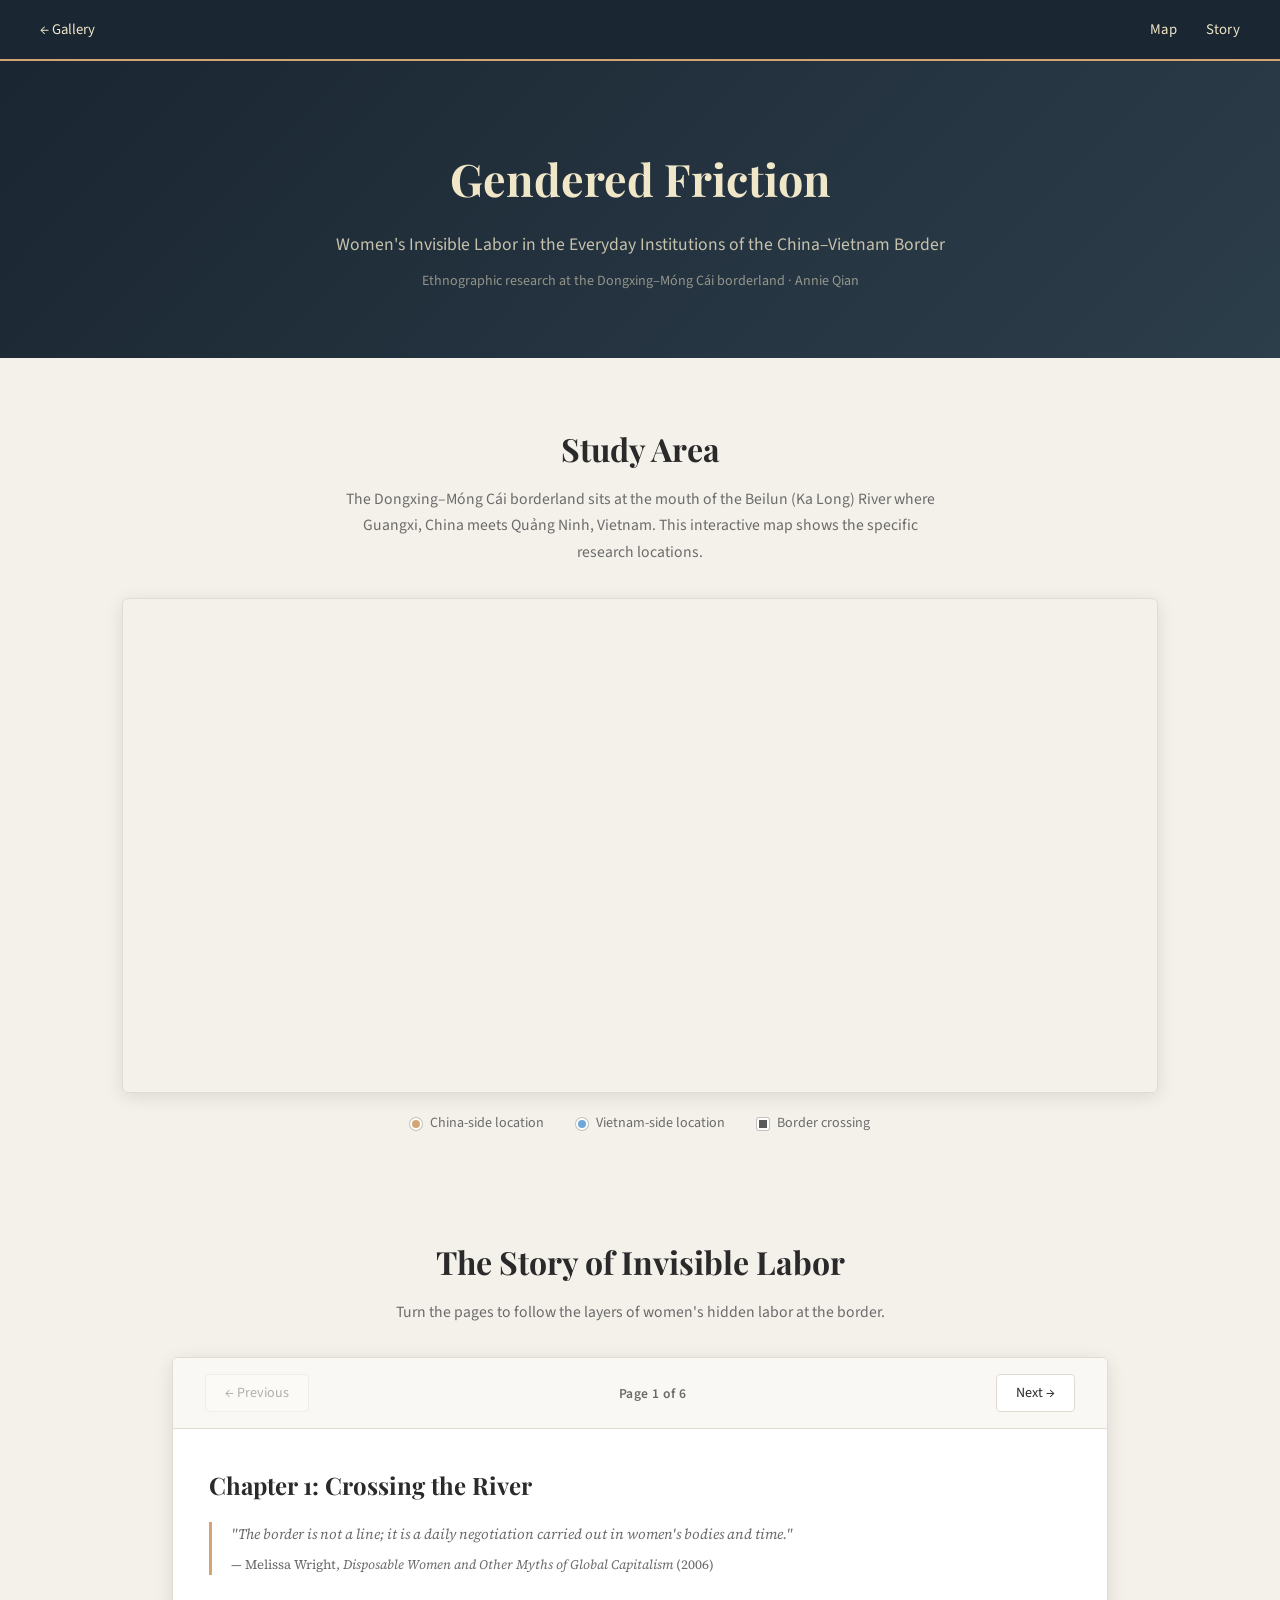
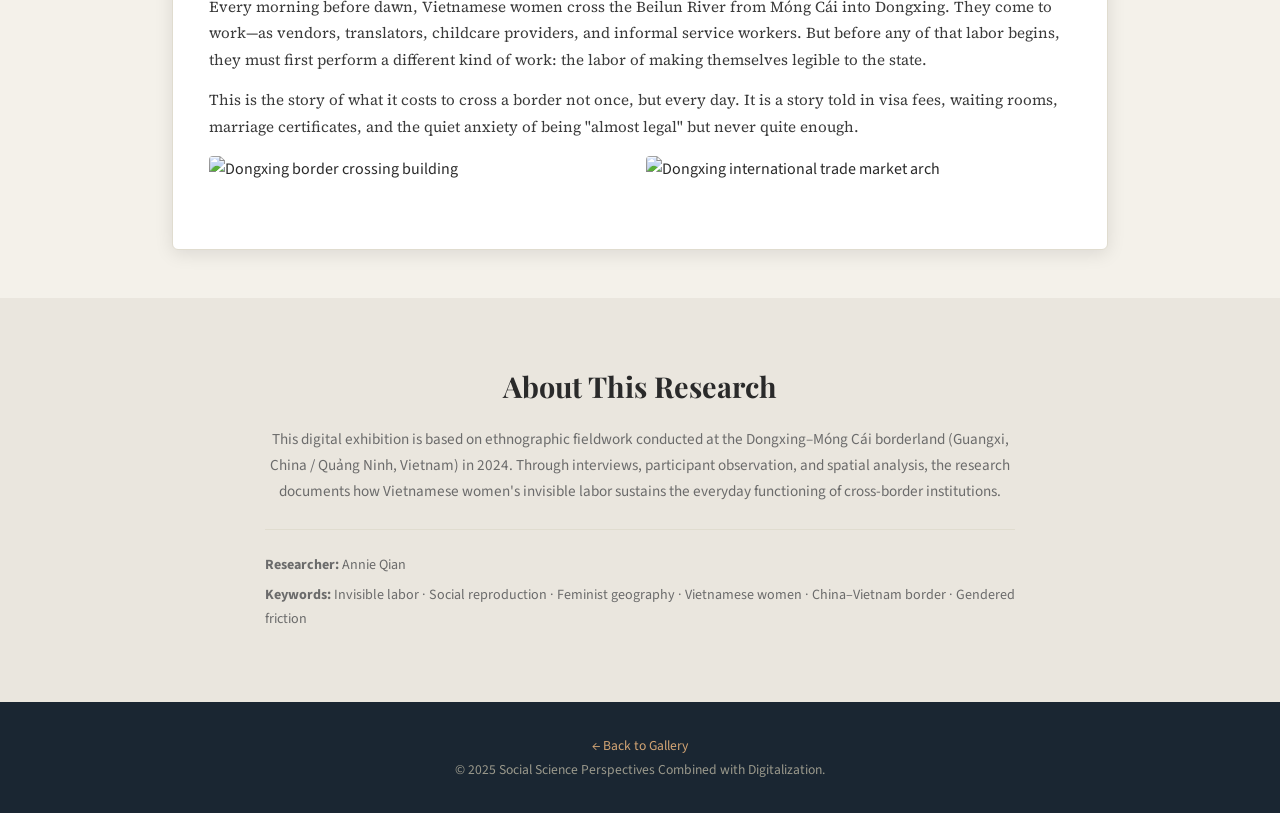
==== border-women.html @ a6c9d5c2 "Remove labeled composite, delete researcher photo, clean thesis images. - Delete fieldwork-researche" ====
<!DOCTYPE html>
<html lang="en">
<head>
    <meta charset="UTF-8">
    <meta name="viewport" content="width=device-width, initial-scale=1.0">
    <title>Gendered Friction — Women's Invisible Labor Along the China–Vietnam Border</title>
    <link rel="stylesheet" href="css/style.css">
    <link href="https://fonts.googleapis.com/css2?family=Playfair+Display:wght@400;600;700&family=Source+Sans+Pro:wght@300;400;600&family=Source+Serif+Pro:wght@400;600&display=swap" rel="stylesheet">
    <link href="https://unpkg.com/maplibre-gl@4.7.1/dist/maplibre-gl.css" rel="stylesheet" />
    <script src="https://unpkg.com/maplibre-gl@4.7.1/dist/maplibre-gl.js"></script>
</head>
<body class="project-page">
    <!-- Navigation -->
    <nav class="main-nav">
        <div class="nav-brand">
            <a href="index.html" class="back-link">&larr; Gallery</a>
        </div>
        <div class="nav-links">
            <a href="#map-section">Map</a>
            <a href="#story-section">Story</a>
        </div>
    </nav>

    <!-- Project Header -->
    <header class="project-hero">
        <div class="project-hero-content">
            <h1>Gendered Friction</h1>
            <p class="project-hero-sub">Women's Invisible Labor in the Everyday Institutions of the China–Vietnam Border</p>
            <p class="project-hero-meta">Ethnographic research at the Dongxing–Móng Cái borderland &middot; Annie Qian</p>
        </div>
    </header>

    <!-- Map Section -->
    <section id="map-section" class="map-section">
        <div class="section-header">
            <h2>Study Area</h2>
            <p>The Dongxing–Móng Cái borderland sits at the mouth of the Beilun (Ka Long) River where Guangxi, China meets Quảng Ninh, Vietnam. This interactive map shows the specific research locations.</p>
        </div>
        <div id="map" class="map-container"></div>
        <div class="map-legend">
            <div class="legend-item"><span class="legend-dot cn"></span> China-side location</div>
            <div class="legend-item"><span class="legend-dot vn"></span> Vietnam-side location</div>
            <div class="legend-item"><span class="legend-dot bridge"></span> Border crossing</div>
        </div>
    </section>

    <!-- Storytelling Section -->
    <section id="story-section" class="story-section">
        <div class="section-header">
            <h2>The Story of Invisible Labor</h2>
            <p>Turn the pages to follow the layers of women's hidden labor at the border.</p>
        </div>

        <div class="book-container">
            <div class="book-controls">
                <button class="book-btn book-prev" id="prevPage" disabled>&larr; Previous</button>
                <span class="book-progress" id="pageIndicator">Page 1 of 6</span>
                <button class="book-btn book-next" id="nextPage">Next &rarr;</button>
            </div>

            <div class="book-pages" id="bookPages">
                <!-- Page 1: Setting the Scene -->
                <div class="book-page active" data-page="1">
                    <div class="page-content">
                        <div class="page-text">
                            <h3>Chapter 1: Crossing the River</h3>
                            <p class="page-epigraph">"The border is not a line; it is a daily negotiation carried out in women's bodies and time."<br><span class="epigraph-attr">— Melissa Wright, <em>Disposable Women and Other Myths of Global Capitalism</em> (2006)</span></p>
                            <p>Every morning before dawn, Vietnamese women cross the Beilun River from Móng Cái into Dongxing. They come to work—as vendors, translators, childcare providers, and informal service workers. But before any of that labor begins, they must first perform a different kind of work: the labor of making themselves legible to the state.</p>
                            <p>This is the story of what it costs to cross a border not once, but every day. It is a story told in visa fees, waiting rooms, marriage certificates, and the quiet anxiety of being "almost legal" but never quite enough.</p>
                            <div class="page-photo-grid">
                                <img src="images/fieldwork-border-building.jpg" alt="Dongxing border crossing building">
                                <img src="images/fieldwork-market-arch.jpg" alt="Dongxing international trade market arch">
                            </div>
                        </div>
                    </div>
                </div>

                <!-- Page 2: Administrative Labor -->
                <div class="book-page" data-page="2">
                    <div class="page-content">
                        <div class="page-text">
                            <h3>Chapter 2: The Weight of Papers</h3>
                            <p class="page-epigraph">"Bureaucratic encounters are never neutral; they are sites where gender, race, and citizenship intersect to produce differential vulnerabilities."<br><span class="epigraph-attr">— Aihwa Ong, <em>Flexible Citizenship</em> (1999)</span></p>
                            <p>Administrative labor [行政劳动] is the first and most persistent form of invisible work. Vietnamese women must continuously renew visas, register temporary residence, obtain marriage certificates if married to Chinese men, and translate documents between languages. Each task requires its own queue, its own fee, its own set of intermediaries.</p>
                            <p>One interviewee, a woman who had lived in Dongxing for eight years, described spending three full days each quarter navigating the visa renewal process—days she could not work, could not earn, could not care for her children.</p>
                            <p class="page-quote">"Every three months, I lose three days. That's twelve days a year just to prove I'm allowed to be here. My husband doesn't understand why I'm always anxious when the date approaches."<br><span class="quote-attr">— Interviewee, Vietnamese woman married to Chinese man, Dongxing, 2024</span></p>
                            <p>Language brokering adds another dimension: women serve as unpaid translators for family members, fellow migrants, and even local businesses. This linguistic labor is never counted as "work," yet without it, cross-border commerce would grind to a halt.</p>
                        </div>
                        <div class="page-image">
                            <div class="page-photo-grid">
                                <img src="images/fieldwork-vendor-by-wall.jpg" alt="Vietnamese vendor sitting by the border wall">
                                <img src="images/fieldwork-women-buying.jpg" alt="Women buying goods from a street vendor">
                            </div>
                        </div>
                    </div>
                </div>

                <!-- Page 3: Reproductive & Care Labor -->
                <div class="book-page" data-page="3">
                    <div class="page-content">
                        <div class="page-text">
                            <h3>Chapter 3: Caring Across Borders</h3>
                            <p class="page-epigraph">"The work of social reproduction—of maintaining life itself—has always been feminized, devalued, and rendered invisible within capitalist economies."<br><span class="epigraph-attr">— Silvia Federici, <em>Revolution at Point Zero</em> (2012)</span></p>
                            <p>Reproductive labor [再生产劳动] encompasses the daily tasks of maintaining households, raising children, caring for the elderly, and building community networks that span the border. Vietnamese women married to Chinese men bear a double burden: they must meet the expectations of Chinese familial norms while maintaining transnational ties with their Vietnamese families.</p>
                            <p>Childcare arrangements are particularly complex. Women must navigate two educational systems, two languages, and two sets of cultural expectations. Those with children enrolled in Chinese schools must attend parent meetings, communicate with teachers in Mandarin, and help with homework in a language that may not be their strongest.</p>
                            <p class="page-quote">"I wake at 5 AM to prepare food for my mother-in-law, then take the children to school, then cross the bridge to check on my own mother in Móng Cái. By noon I haven't started my own work yet."<br><span class="quote-attr">— Interviewee, Vietnamese woman, Dongxing market vendor, 2024</span></p>
                        </div>
                    </div>
                </div>

                <!-- Page 4: Risk & Emotional Labor -->
                <div class="book-page" data-page="4">
                    <div class="page-content">
                        <div class="page-text">
                            <h3>Chapter 4: Living with Uncertainty</h3>
                            <p class="page-epigraph">"To be undocumented is to live in a state of permanent temporariness, where the future is always conditional and the present always precarious."<br><span class="epigraph-attr">— Nicholas De Genova, <em>Working the Boundaries</em> (2005)</span></p>
                            <p>Risk management labor [风险管理劳动] and emotional labor [情感劳动] form the hidden substrate of border life. Vietnamese women must constantly calculate: Which route is safest today? Will there be a crackdown? Can I afford the fine if caught working without the right permit? Should I invest in a more expensive but "safer" visa arrangement?</p>
                            <p>The emotional toll is immense. Women describe chronic anxiety about their legal status, fear of random enforcement, and the psychic weight of social stigma. In Dongxing, Vietnamese women—regardless of their actual activities—are frequently stereotyped and subjected to moral judgment by local Chinese residents.</p>
                            <p class="page-quote">"When the police car passes, my heart stops even though my papers are in order. You never know if 'in order' will be enough today."<br><span class="quote-attr">— Interviewee, Vietnamese cross-border trader, 2024</span></p>
                            <p>This constant vigilance—the need to be alert, composed, and strategically docile in the face of authority—is itself a form of labor. It drains energy, forecloses spontaneity, and shapes every decision from where to live to whom to trust.</p>
                            <div class="page-photo-grid single">
                                <img src="images/fieldwork-researcher-interviewing-vendor.jpg" alt="Researcher interviewing a Vietnamese vendor near the border">
                            </div>
                        </div>
                    </div>
                </div>

                <!-- Page 5: Voices from Huaxi Community -->
                <div class="book-page" data-page="5">
                    <div class="page-content">
                        <div class="page-text">
                            <h3>Chapter 5: Voices from Huaxi Community</h3>
                            <p class="page-epigraph">"The community center is where stories become strategies, where individual troubles are woven into collective knowledge."<br><span class="epigraph-attr">— Field notes, Huaxi Community, Dongxing, 2024</span></p>
                            <p>Huaxi Community [花溪社区] sits at the heart of Dongxing's everyday cross-border life. It is here that many Vietnamese women gather—not as traders at the port, but as neighbors, mothers, and wives trying to build a life on the Chinese side of the river. The community room, marked by its wall of photographs under the title "Harmonious Home" [和谐之家 / Nhà Hài Hoà], records years of women's activities: holiday celebrations, parenting workshops, language classes, and legal information sessions.</p>
                            <p>During fieldwork, interviews conducted in this space revealed how community networks function as an informal infrastructure of care. Women share practical knowledge about visa renewals, school enrollment, medical clinics, and trustworthy intermediaries. These conversations are themselves a form of labor: listening, translating experience, reassuring newcomers, and negotiating differences between Vietnamese and Chinese family expectations.</p>
                            <p class="page-quote">"When I first came here, I didn't know anything. The sisters in the community told me which office to go to, what papers to prepare, even how to talk to the staff. Without them, I would have been lost."<br><span class="quote-attr">— Interviewee, Vietnamese woman, Huaxi Community, Dongxing, 2024</span></p>
                            <div class="page-photo-grid single">
                                <img src="images/fieldwork-huaxi-wall.jpg" alt="Huaxi Community 'Harmonious Home' photo wall">
                            </div>
                        </div>
                        <div class="page-image">
                            <img src="images/fieldwork-huaxi-interview.jpg" alt="Group interview with Vietnamese women at Huaxi Community center">
                            <span class="img-caption">Group interview at the Huaxi Community center, where Vietnamese women share experiences of cross-border life under the "Harmonious Home" wall.</span>
                            <img src="images/fieldwork-dongxing-innovation-center.jpg" alt="Researchers at the China-Vietnam Dongxing innovation center" style="margin-top: 1.5rem;">
                            <span class="img-caption">At the China-Vietnam (Dongxing) Offshore Talent Innovation and Entrepreneurship Base, where cross-border professional opportunities are reshaping women's economic roles.</span>
                        </div>
                    </div>
                </div>

                <!-- Page 6: Agency & Differentiation -->
                <div class="book-page" data-page="6">
                    <div class="page-content">
                        <div class="page-text">
                            <h3>Chapter 6: Not One Story, But Many</h3>
                            <p class="page-epigraph">"We must resist the tendency to treat 'Third World women' as a homogeneous category defined solely by their oppression."<br><span class="epigraph-attr">— Chandra Mohanty, <em>Under Western Eyes</em> (1988)</span></p>
                            <p>Not all Vietnamese women at the border share the same experience. Their positions are differentiated by class, education, marital status, length of residence, and the specific nature of their cross-border activities. A woman married to a Chinese businessman navigates different institutions—and possesses different resources—than a daily vendor who returns to Móng Cái each evening.</p>
                            <p>Some women have leveraged their bilingual abilities into professional careers as interpreters or trade consultants. Others remain trapped in cycles of informal labor with no path to stability. The concept of "differentiated positions" [差异化位置] captures this spectrum without flattening it into a single narrative of victimhood.</p>
                            <p>Agency exists within constraint. Women develop sophisticated strategies: pooling information through WeChat groups, cultivating relationships with specific border officials, timing their crossings to avoid peak enforcement hours, and building reputations as reliable workers to secure repeat clients.</p>
                        </div>
                        <div class="page-image">
                            <div class="page-photo-grid">
                                <img src="images/fieldwork-vendor-goods-bags.jpg" alt="Vietnamese vendor goods displayed in bags">
                                <img src="images/fieldwork-vendor-goods-closeup.jpg" alt="Close-up of Vietnamese vendor goods">
                            </div>
                        </div>
                    </div>
                </div>

                <!-- Page 7: Gendered Friction -->
                <div class="book-page" data-page="7">
                    <div class="page-content">
                        <div class="page-photo-grid">
                            <img src="images/fieldwork-a-trade-space.png" alt="Border trade service space at Dongxing">
                            <img src="images/fieldwork-b-visa-ads.png" alt="Street vendors and cross-border services near the border gate">
                            <img src="images/fieldwork-c-vendors.png" alt="Vietnamese women vendors in Dongxing market">
                            <img src="images/fieldwork-d-streetscape.png" alt="Border stalls and passport service streetscape">
                        </div>
                        <div class="page-text">
                            <h3>Chapter 7: Gendered Friction</h3>
                            <p class="page-epigraph">"Friction reminds us that heterogeneous and unequal encounters can lead to new arrangements of culture and power."<br><span class="epigraph-attr">— Anna Tsing, <em>Friction: An Ethnography of Global Connection</em> (2005)</span></p>
                            <p>The concept of <strong>gendered friction</strong> [性别化摩擦] synthesizes the findings of this research. Drawing on Anna Tsing's notion of "friction" as the grip of worldly encounter, this study extends it to reveal how the resistances, delays, and costs of border-crossing are not distributed equally—they are absorbed disproportionately by women through their invisible labor.</p>
                            <p>Borders appear to function smoothly precisely because women's work—administrative, reproductive, emotional, risk-absorbing—oils the machinery of cross-border life. When a visa is renewed, a child is enrolled in school, a family is fed, a bribe is calculated, a smile is performed for an official—these are all acts of labor that make the border "work." Yet they remain systematically unrecognized by state accounting, economic statistics, and even the women's own families.</p>
                            <p>Gendered friction is not merely an academic concept. It is a call to make visible what has been rendered invisible—to count the uncounted costs of borders borne by women's bodies, time, and emotional reserves.</p>
                        </div>
                    </div>
                </div>
            </div>
        </div>
    </section>

    <!-- About Section -->
    <section class="about-section">
        <div class="about-content">
            <h2>About This Research</h2>
            <p>This digital exhibition is based on ethnographic fieldwork conducted at the Dongxing–Móng Cái borderland (Guangxi, China / Quảng Ninh, Vietnam) in 2024. Through interviews, participant observation, and spatial analysis, the research documents how Vietnamese women's invisible labor sustains the everyday functioning of cross-border institutions.</p>
            <div class="about-meta">
                <p><strong>Researcher:</strong> Annie Qian</p>
                <p><strong>Keywords:</strong> Invisible labor &middot; Social reproduction &middot; Feminist geography &middot; Vietnamese women &middot; China–Vietnam border &middot; Gendered friction</p>
            </div>
        </div>
    </section>

    <footer class="site-footer">
        <p><a href="index.html">&larr; Back to Gallery</a></p>
        <p>&copy; 2025 Social Science Perspectives Combined with Digitalization.</p>
    </footer>

    <script>
    // MapLibre Map
    const map = new maplibregl.Map({
        container: 'map',
        style: 'https://tiles.openfreemap.org/styles/positron',
        center: [107.972, 21.535],
        zoom: 12,
        maxZoom: 16,
        minZoom: 6,
        maxBounds: [[107.85, 21.42], [108.10, 21.65]],
        attributionControl: false
    });

    map.addControl(new maplibregl.NavigationControl({ visualizePitch: false }), 'top-right');
    map.addControl(new maplibregl.ScaleControl({ unit: 'metric' }), 'bottom-left');
    map.addControl(new maplibregl.AttributionControl({
        compact: true,
        customAttribution: '&copy; <a href="https://openfreemap.org/">OpenFreeMap</a> &middot; <a href="https://www.openstreetmap.org/copyright">OSM</a>'
    }), 'bottom-right');

    const landmarks = [
        { name: 'Dongxing', sub: '东兴市', lng: 107.9719, lat: 21.5547, side: 'cn' },
        { name: 'Móng Cái', sub: 'Quảng Ninh, Vietnam', lng: 107.9706, lat: 21.5267, side: 'vn' },
        { name: 'Beilun River Bridge', sub: '北仑河大桥 / Cầu Bắc Luân', lng: 107.9712, lat: 21.5318, side: 'bridge' },
        { name: 'Beilun Bridge II', sub: '北仑河二桥', lng: 108.0080, lat: 21.5125, side: 'bridge' },
        { name: 'Dongxing Port', sub: '东兴口岸', lng: 107.9718, lat: 21.5340, side: 'cn' },
        { name: 'Mong Cai Border Gate', sub: 'Cửa khẩu Móng Cái', lng: 107.9695, lat: 21.5290, side: 'vn' }
    ];

    map.on('load', () => {
        map.addSource('study-area', {
            type: 'geojson',
            data: { type: 'Feature', geometry: { type: 'Polygon', coordinates: [[[107.93,21.48],[108.05,21.48],[108.05,21.60],[107.93,21.60],[107.93,21.48]]] } }
        });
        map.addLayer({ id: 'study-fill', type: 'fill', source: 'study-area', paint: { 'fill-color': '#d4a574', 'fill-opacity': 0.1 } });
        map.addLayer({ id: 'study-outline', type: 'line', source: 'study-area', paint: { 'line-color': '#d4a574', 'line-width': 1.5, 'line-dasharray': [3,2] } });

        map.addSource('river', {
            type: 'geojson',
            data: { type: 'Feature', geometry: { type: 'LineString', coordinates: [[107.94,21.58],[107.955,21.555],[107.965,21.545],[107.970,21.535],[107.975,21.525],[107.99,21.515],[108.005,21.505],[108.020,21.498],[108.030,21.490]] } }
        });
        map.addLayer({ id: 'river-line', type: 'line', source: 'river', paint: { 'line-color': '#4a7a9a', 'line-width': 2, 'line-dasharray': [2,2] } });

        landmarks.forEach(p => {
            const el = document.createElement('div');
            el.className = 'map-marker ' + p.side;
            const popup = new maplibregl.Popup({ offset: 12, maxWidth: '240px' })
                .setHTML('<strong>' + p.name + '</strong><br><small>' + p.sub + '</small>');
            new maplibregl.Marker({ element: el }).setLngLat([p.lng, p.lat]).setPopup(popup).addTo(map);
        });
    });

    // Book page turning
    const pages = document.querySelectorAll('.book-page');
    const prevBtn = document.getElementById('prevPage');
    const nextBtn = document.getElementById('nextPage');
    const indicator = document.getElementById('pageIndicator');
    let currentPage = 1;
    const totalPages = pages.length;

    function showPage(n) {
        pages.forEach(p => p.classList.remove('active', 'exit-left', 'exit-right'));
        const target = document.querySelector('[data-page="' + n + '"]');
        if (target) {
            target.classList.add('active');
        }
        currentPage = n;
        prevBtn.disabled = (n === 1);
        nextBtn.disabled = (n === totalPages);
        indicator.textContent = 'Page ' + n + ' of ' + totalPages;
    }

    prevBtn.addEventListener('click', () => { if (currentPage > 1) showPage(currentPage - 1); });
    nextBtn.addEventListener('click', () => { if (currentPage < totalPages) showPage(currentPage + 1); });

    // Keyboard navigation
    document.addEventListener('keydown', (e) => {
        if (e.key === 'ArrowLeft' && currentPage > 1) showPage(currentPage - 1);
        if (e.key === 'ArrowRight' && currentPage < totalPages) showPage(currentPage + 1);
    });
    </script>
</body>
</html>
---- css/style.css ----
/* ==========================================================================
   Social Science Perspectives Combined with Digitalization
   Global Stylesheet
   ========================================================================== */

:root {
    --bg: #f4f1ea;
    --bg-dark: #1a2632;
    --ink: #2a2a2a;
    --muted: #6b6b6b;
    --accent: #d4a574;
    --accent-light: rgba(212, 165, 116, 0.15);
    --blue: #6fa8d8;
    --blue-light: rgba(111, 168, 216, 0.15);
    --neutral: #5a5a5a;
    --card-bg: #ffffff;
    --card-border: #e0dccf;
    --serif: 'Playfair Display', Georgia, serif;
    --sans: 'Source Sans Pro', -apple-system, BlinkMacSystemFont, sans-serif;
    --body-serif: 'Source Serif Pro', Georgia, serif;
    --shadow-sm: 0 2px 8px rgba(0,0,0,0.06);
    --shadow-md: 0 4px 18px rgba(0,0,0,0.10);
    --shadow-lg: 0 8px 32px rgba(0,0,0,0.14);
    --radius: 6px;
    --transition: 0.3s ease;
}

* { box-sizing: border-box; margin: 0; padding: 0; }
html { scroll-behavior: smooth; }
body {
    font-family: var(--sans);
    background: var(--bg);
    color: var(--ink);
    line-height: 1.7;
    min-height: 100vh;
}

/* Navigation */
.main-nav {
    display: flex;
    justify-content: space-between;
    align-items: center;
    padding: 1rem 2.5rem;
    background: var(--bg-dark);
    color: #f0e6c8;
    position: sticky;
    top: 0;
    z-index: 1000;
    border-bottom: 2px solid var(--accent);
}
.nav-brand { display: flex; align-items: center; gap: 0.6rem; font-family: var(--serif); }
.nav-icon { color: var(--accent); font-size: 1.1rem; }
.nav-title { font-size: 1rem; font-weight: 600; letter-spacing: 0.3px; }
.nav-links a {
    color: #f0e6c8;
    text-decoration: none;
    margin-left: 1.6rem;
    font-size: 0.92rem;
    letter-spacing: 0.3px;
    transition: color var(--transition);
}
.nav-links a:hover { color: var(--accent); }
.back-link {
    color: #f0e6c8 !important;
    text-decoration: none;
    font-family: var(--sans);
    font-size: 0.92rem;
    margin-left: 0 !important;
}
.back-link:hover { color: var(--accent) !important; }

/* Hero Section */
.hero {
    position: relative;
    min-height: 55vh;
    display: flex;
    align-items: center;
    justify-content: center;
    background: linear-gradient(135deg, #1a2632 0%, #2c3e4a 50%, #1a2632 100%);
    text-align: center;
    padding: 4rem 2rem;
}
.hero-overlay {
    position: absolute;
    inset: 0;
    background: radial-gradient(ellipse at center, transparent 0%, rgba(0,0,0,0.3) 100%);
}
.hero-content { position: relative; z-index: 1; max-width: 800px; }
.hero-content h1 {
    font-family: var(--serif);
    font-size: 2.8rem;
    font-weight: 700;
    color: #f0e6c8;
    line-height: 1.25;
    margin-bottom: 1rem;
}
.hero-subtitle {
    font-size: 1.15rem;
    color: rgba(240, 230, 200, 0.8);
    font-weight: 300;
    max-width: 600px;
    margin: 0 auto;
}

/* Introduction Section */
.intro-section {
    max-width: 780px;
    margin: 0 auto;
    padding: 4rem 2rem 3rem;
    text-align: center;
}
.intro-lead {
    font-family: var(--body-serif);
    font-size: 1.2rem;
    color: var(--ink);
    margin-bottom: 1rem;
    line-height: 1.8;
}
.intro-section p {
    color: var(--muted);
    font-size: 1rem;
    line-height: 1.7;
}

/* Section Header */
.section-header {
    text-align: center;
    margin-bottom: 2rem;
    padding: 0 2rem;
}
.section-header h2 {
    font-family: var(--serif);
    font-size: 2rem;
    font-weight: 700;
    color: var(--ink);
    margin-bottom: 0.6rem;
}
.section-header p {
    color: var(--muted);
    font-size: 0.98rem;
    max-width: 600px;
    margin: 0 auto;
}

/* Globe Section */
.globe-section {
    padding: 4rem 0 5rem;
    background: #ece5d8;
    border-top: 1px solid #d6cdbf;
    border-bottom: 1px solid #d6cdbf;
}
.globe-section .section-header h2 {
    color: #2c2823;
}
.globe-section .section-header p {
    color: #6c6358;
}
.globe-container {
    position: relative;
    max-width: 800px;
    margin: 0 auto;
    padding: 0 2rem;
}
#globe-canvas {
    width: 100%;
    height: auto;
    display: block;
    cursor: grab;
    background: transparent;
}
#globe-canvas svg {
    display: block;
    width: 100%;
    height: auto;
}
#globe-canvas:active { cursor: grabbing; }
#globe-canvas:active { cursor: grabbing; }

/* Projects Section */
.projects-section {
    padding: 4rem 2rem;
    max-width: 1100px;
    margin: 0 auto;
}
.projects-grid {
    display: grid;
    grid-template-columns: 1fr;
    gap: 2rem;
}
.project-card {
    display: grid;
    grid-template-columns: 320px 1fr;
    background: var(--card-bg);
    border: 1px solid var(--card-border);
    border-radius: var(--radius);
    overflow: hidden;
    text-decoration: none;
    color: var(--ink);
    box-shadow: var(--shadow-sm);
    transition: transform var(--transition), box-shadow var(--transition);
}
.project-card:hover {
    transform: translateY(-4px);
    box-shadow: var(--shadow-lg);
}
.project-thumb {
    overflow: hidden;
    height: 100%;
    min-height: 220px;
}
.project-thumb img {
    width: 100%;
    height: 100%;
    object-fit: cover;
    transition: transform 0.5s ease;
}
.project-card:hover .project-thumb img { transform: scale(1.05); }
.project-info {
    padding: 2rem;
    display: flex;
    flex-direction: column;
    justify-content: center;
}
.project-info h3 {
    font-family: var(--serif);
    font-size: 1.6rem;
    font-weight: 700;
    margin-bottom: 0.4rem;
}
.project-tagline {
    font-size: 0.95rem;
    color: var(--accent);
    font-weight: 600;
    margin-bottom: 1rem;
}
.project-desc {
    font-size: 0.92rem;
    color: var(--muted);
    line-height: 1.65;
    margin-bottom: 1.2rem;
}
.project-cta {
    font-size: 0.9rem;
    font-weight: 600;
    color: var(--accent);
    letter-spacing: 0.3px;
}

/* Project Hero */
.project-hero {
    background: linear-gradient(135deg, #1a2632, #2c3e4a);
    padding: 5rem 2rem 4rem;
    text-align: center;
}
.project-hero-content { max-width: 750px; margin: 0 auto; }
.project-hero-content h1 {
    font-family: var(--serif);
    font-size: 2.8rem;
    color: #f0e6c8;
    margin-bottom: 0.8rem;
}
.project-hero-sub {
    font-size: 1.1rem;
    color: rgba(240,230,200,0.8);
    margin-bottom: 0.6rem;
}
.project-hero-meta {
    font-size: 0.88rem;
    color: rgba(240,230,200,0.55);
}

/* Map Section */
.map-section {
    padding: 4rem 2rem 2rem;
    max-width: 1100px;
    margin: 0 auto;
}
.map-container {
    width: 100%;
    height: 55vh;
    min-height: 420px;
    border-radius: var(--radius);
    border: 1px solid var(--card-border);
    box-shadow: var(--shadow-md);
}
.map-legend {
    display: flex;
    gap: 2rem;
    justify-content: center;
    padding: 1.2rem;
    flex-wrap: wrap;
}
.legend-item { display: flex; align-items: center; gap: 0.5rem; font-size: 0.88rem; color: var(--muted); }
.legend-dot {
    width: 12px; height: 12px;
    border-radius: 50%;
    border: 2px solid #fff;
    box-shadow: 0 0 0 1px rgba(0,0,0,0.2);
}
.legend-dot.cn { background: var(--accent); }
.legend-dot.vn { background: var(--blue); }
.legend-dot.bridge { background: var(--neutral); border-radius: 2px; }
.map-marker {
    width: 14px; height: 14px;
    border-radius: 50%;
    border: 2px solid #fff;
    box-shadow: 0 0 0 1px rgba(0,0,0,0.3), 0 2px 6px rgba(0,0,0,0.2);
    cursor: pointer;
}
.map-marker.cn { background: var(--accent); }
.map-marker.vn { background: var(--blue); }
.map-marker.bridge { background: var(--neutral); border-radius: 3px; }

/* Story Section */
.story-section {
    padding: 3rem 2rem;
    max-width: 1000px;
    margin: 0 auto;
}
.book-container {
    background: var(--card-bg);
    border: 1px solid var(--card-border);
    border-radius: var(--radius);
    box-shadow: var(--shadow-md);
    overflow: hidden;
}
.book-controls {
    display: flex;
    justify-content: space-between;
    align-items: center;
    padding: 1rem 2rem;
    background: #faf8f4;
    border-bottom: 1px solid var(--card-border);
}
.book-btn {
    font-family: var(--sans);
    font-size: 0.88rem;
    padding: 0.5rem 1.2rem;
    border: 1px solid var(--card-border);
    background: var(--card-bg);
    color: var(--ink);
    border-radius: 4px;
    cursor: pointer;
    transition: all var(--transition);
}
.book-btn:hover:not(:disabled) {
    background: var(--accent);
    color: #fff;
    border-color: var(--accent);
}
.book-btn:disabled { opacity: 0.35; cursor: not-allowed; }
.book-progress {
    font-size: 0.85rem;
    color: var(--muted);
    font-weight: 600;
    letter-spacing: 0.5px;
}
.book-pages { position: relative; min-height: 420px; }
.book-page {
    display: none;
    padding: 2.25rem;
    animation: fadeIn 0.4s ease;
}
.book-page.active { display: block; }

@keyframes fadeIn {
    from { opacity: 0; transform: translateX(20px); }
    to { opacity: 1; transform: translateX(0); }
}

.page-content {
    display: grid;
    grid-template-columns: 1fr;
    gap: 1.5rem;
    align-items: start;
}
.page-content:has(.page-image) { grid-template-columns: 1fr; }
.page-text h3 {
    font-family: var(--serif);
    font-size: 1.5rem;
    font-weight: 700;
    margin-bottom: 1rem;
    color: var(--ink);
}
.page-text p {
    font-family: var(--body-serif);
    font-size: 0.95rem;
    line-height: 1.75;
    margin-bottom: 0.85rem;
    color: #3a3a3a;
}
.page-epigraph {
    font-style: italic;
    color: var(--muted) !important;
    border-left: 3px solid var(--accent);
    padding-left: 1.2rem;
    margin-bottom: 1.15rem !important;
    font-size: 0.9rem !important;
    line-height: 1.7 !important;
}
.epigraph-attr {
    display: block;
    margin-top: 0.4rem;
    font-style: normal;
    font-size: 0.82rem;
    color: var(--muted);
}
.page-quote {
    background: var(--accent-light);
    border-radius: 4px;
    padding: 0.9rem 1.1rem;
    font-style: italic;
    font-size: 0.93rem !important;
    margin: 0.85rem 0 !important;
}
.quote-attr {
    display: block;
    margin-top: 0.5rem;
    font-style: normal;
    font-size: 0.8rem;
    color: var(--muted);
}
.page-image {
    margin: 1rem 0;
}
.page-image img {
    width: 100%;
    height: auto;
    border-radius: var(--radius);
    box-shadow: var(--shadow-sm);
    margin-bottom: 0.5rem;
}
.page-image img:last-child {
    margin-bottom: 0;
}
.img-caption {
    display: block;
    font-size: 0.8rem;
    color: var(--muted);
    margin-top: 0.35rem;
    margin-bottom: 0.5rem;
    line-height: 1.45;
}

.page-photo-grid {
    display: grid;
    grid-template-columns: repeat(2, 1fr);
    gap: 0.75rem;
    margin: 1rem 0;
}
.page-photo-grid img {
    width: 100%;
    height: auto;
    border-radius: 4px;
    display: block;
}
.page-photo-grid.single {
    grid-template-columns: 1fr;
    max-width: 680px;
    margin-left: auto;
    margin-right: auto;
}
.page-photo-grid.single img {
    height: auto;
}

/* About & Footer */
.about-section {
    padding: 4rem 2rem;
    background: #eae6de;
}
.about-content {
    max-width: 750px;
    margin: 0 auto;
    text-align: center;
}
.about-content h2 {
    font-family: var(--serif);
    font-size: 1.8rem;
    margin-bottom: 1rem;
}
.about-content p {
    font-size: 0.95rem;
    color: var(--muted);
    line-height: 1.7;
    margin-bottom: 0.8rem;
}
.about-meta {
    margin-top: 1.5rem;
    padding-top: 1.5rem;
    border-top: 1px solid var(--card-border);
    text-align: left;
}
.about-meta p { font-size: 0.88rem; margin-bottom: 0.4rem; }
.site-footer {
    text-align: center;
    padding: 2rem;
    background: var(--bg-dark);
    color: rgba(240, 230, 200, 0.6);
    font-size: 0.85rem;
}
.site-footer a { color: var(--accent); text-decoration: none; }
.site-footer a:hover { text-decoration: underline; }

/* Responsive */
@media (max-width: 900px) {
    .project-card { grid-template-columns: 1fr; }
    .project-thumb { min-height: 200px; max-height: 250px; }
    .page-content:has(.page-image) { grid-template-columns: 1fr; }
}
@media (max-width: 700px) {
    .main-nav { padding: 0.8rem 1.2rem; flex-wrap: wrap; gap: 0.4rem; }
    .nav-links a { margin-left: 0.8rem; font-size: 0.85rem; }
    .hero-content h1 { font-size: 1.8rem; }
    .hero { min-height: 40vh; padding: 3rem 1.5rem; }
    .project-hero-content h1 { font-size: 2rem; }
    #globe-canvas { height: 350px; }
    .book-page { padding: 1.5rem; }
    .book-controls { padding: 0.8rem 1rem; }
    .page-content:has(.page-image) { grid-template-columns: 1fr; }
    .map-container { height: 45vh; }
}
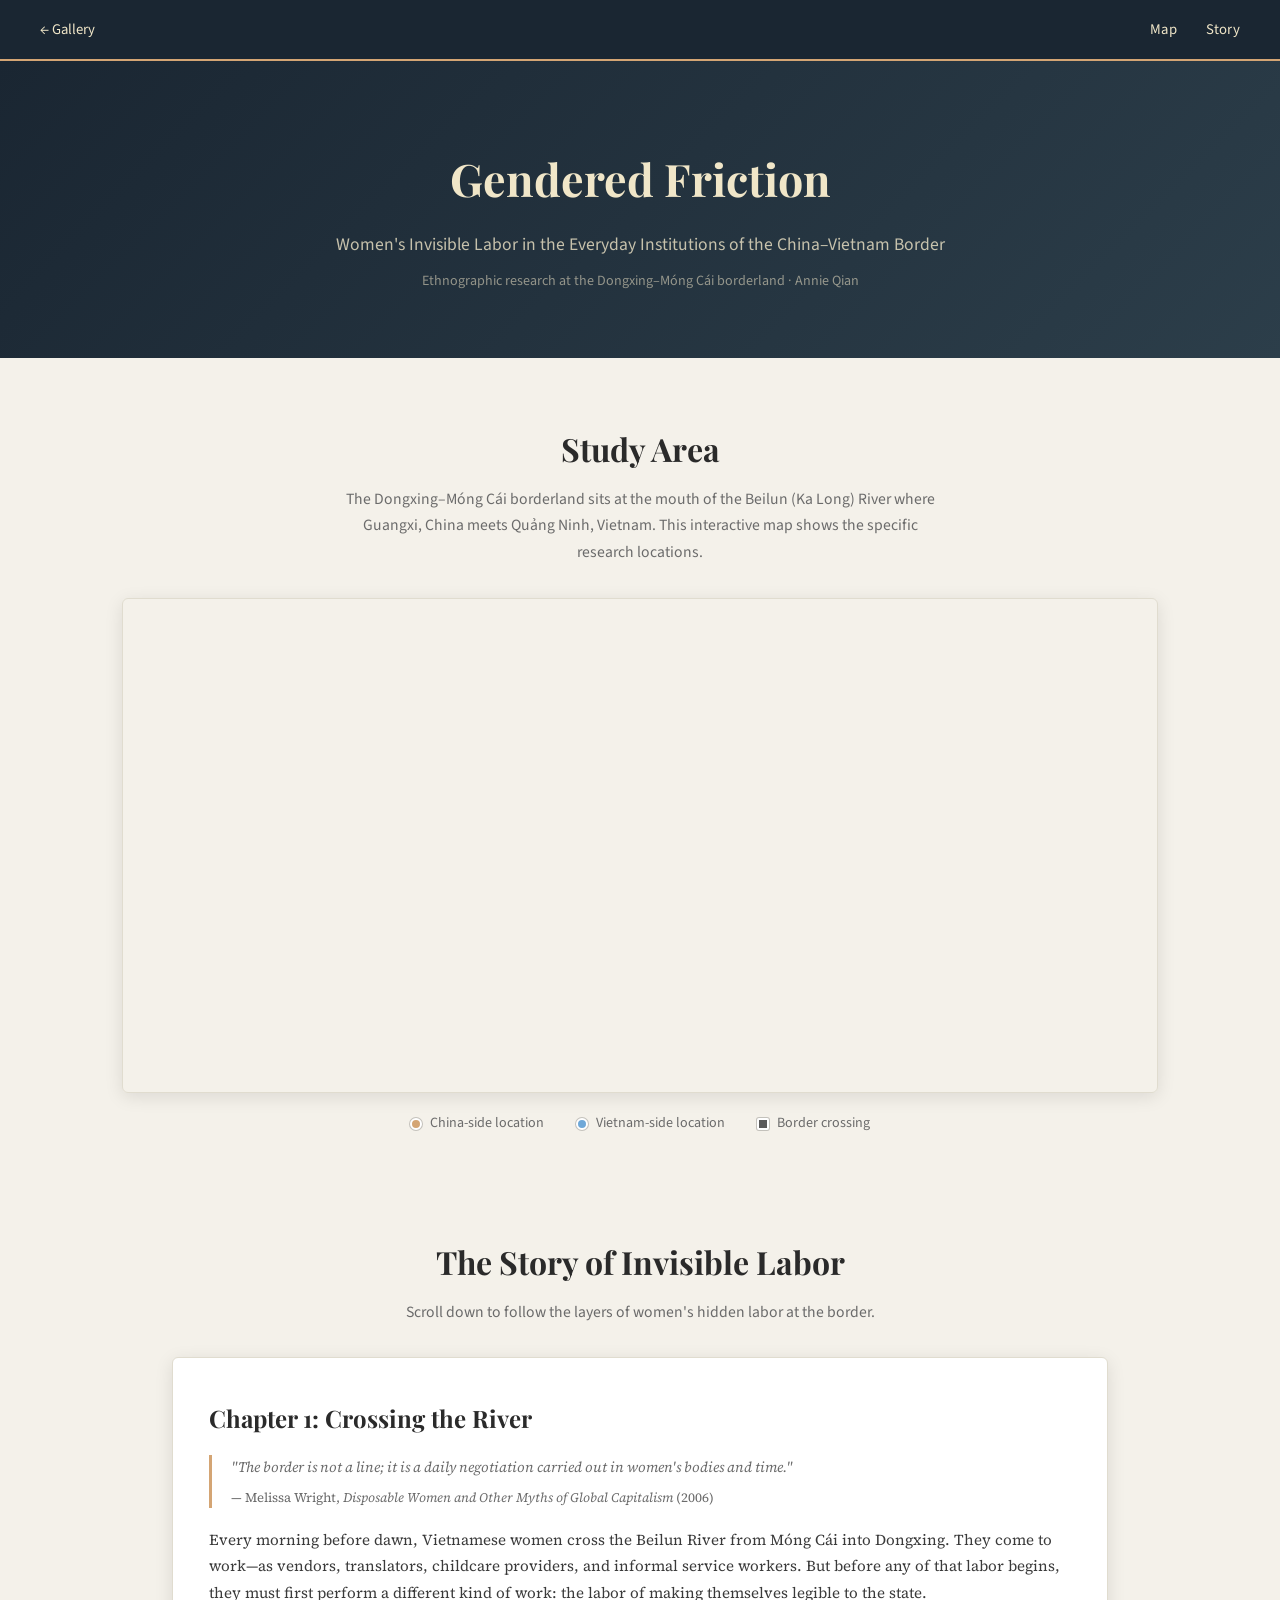
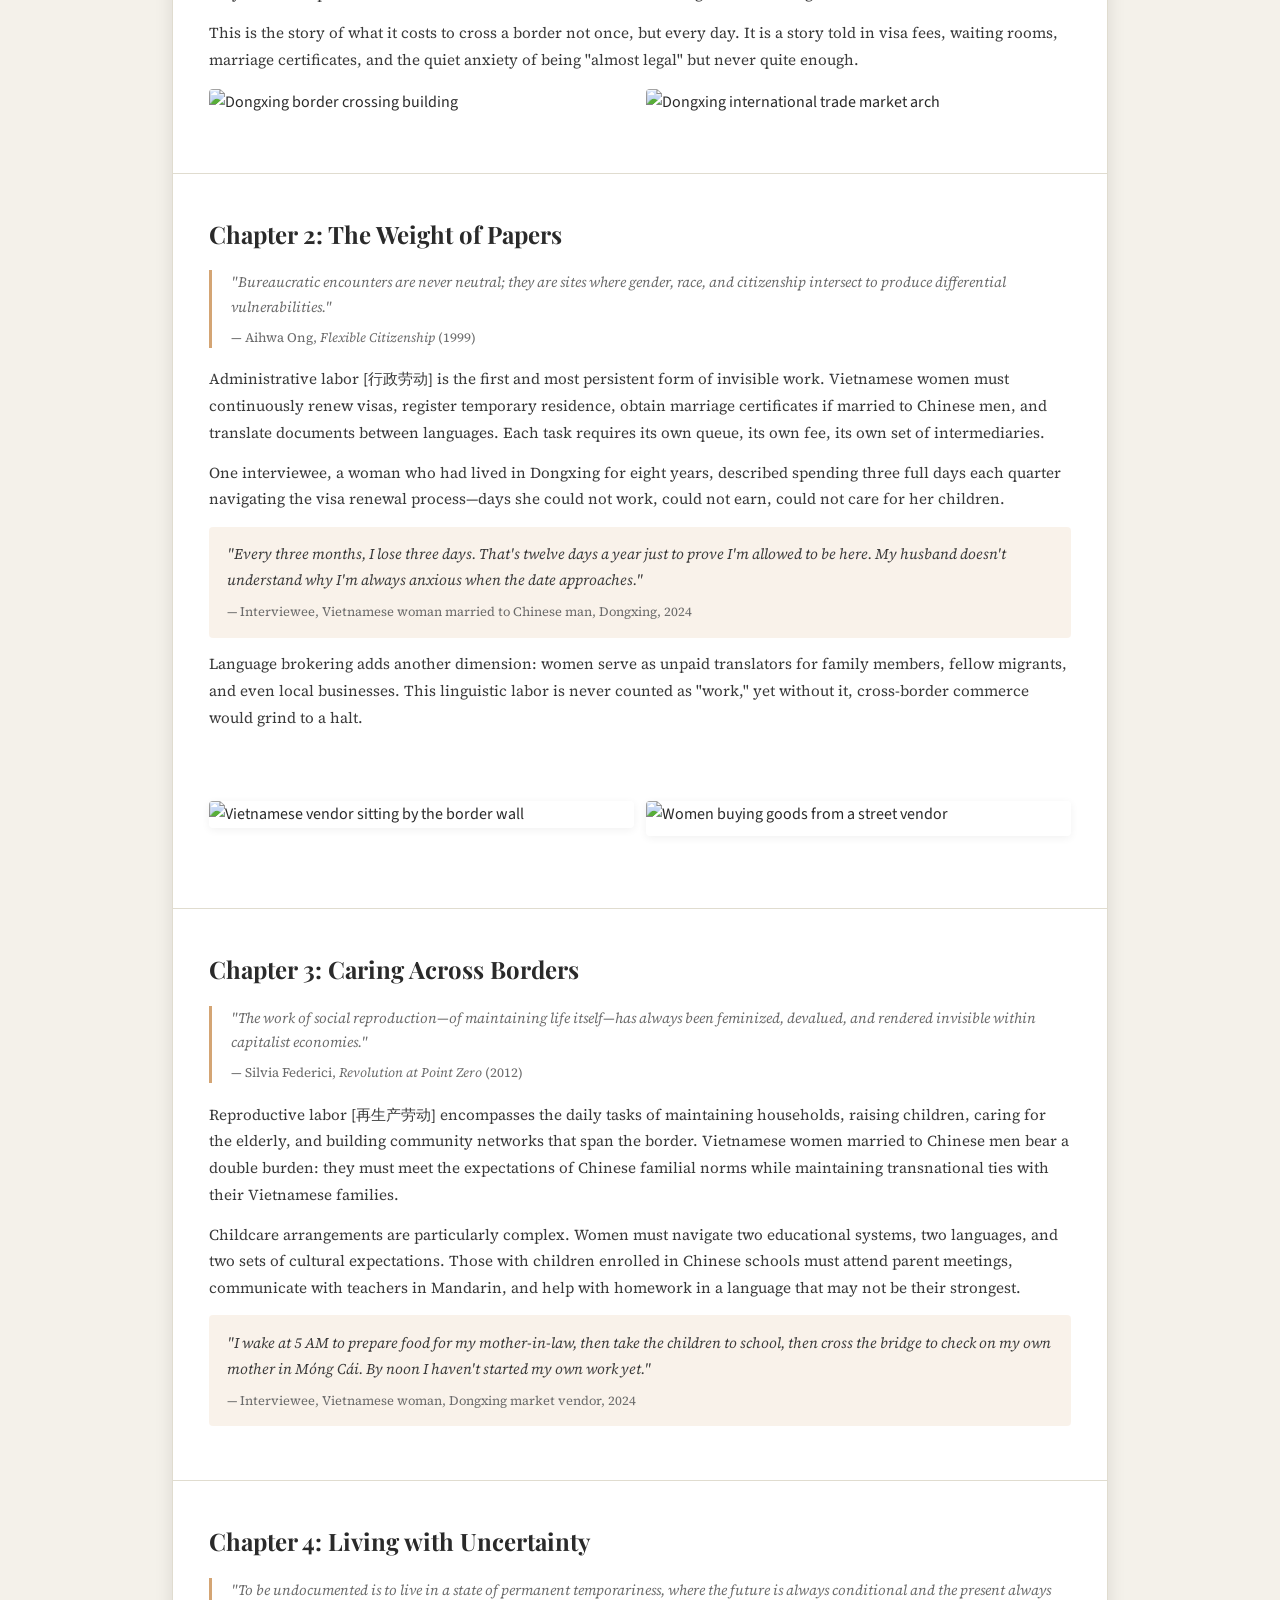
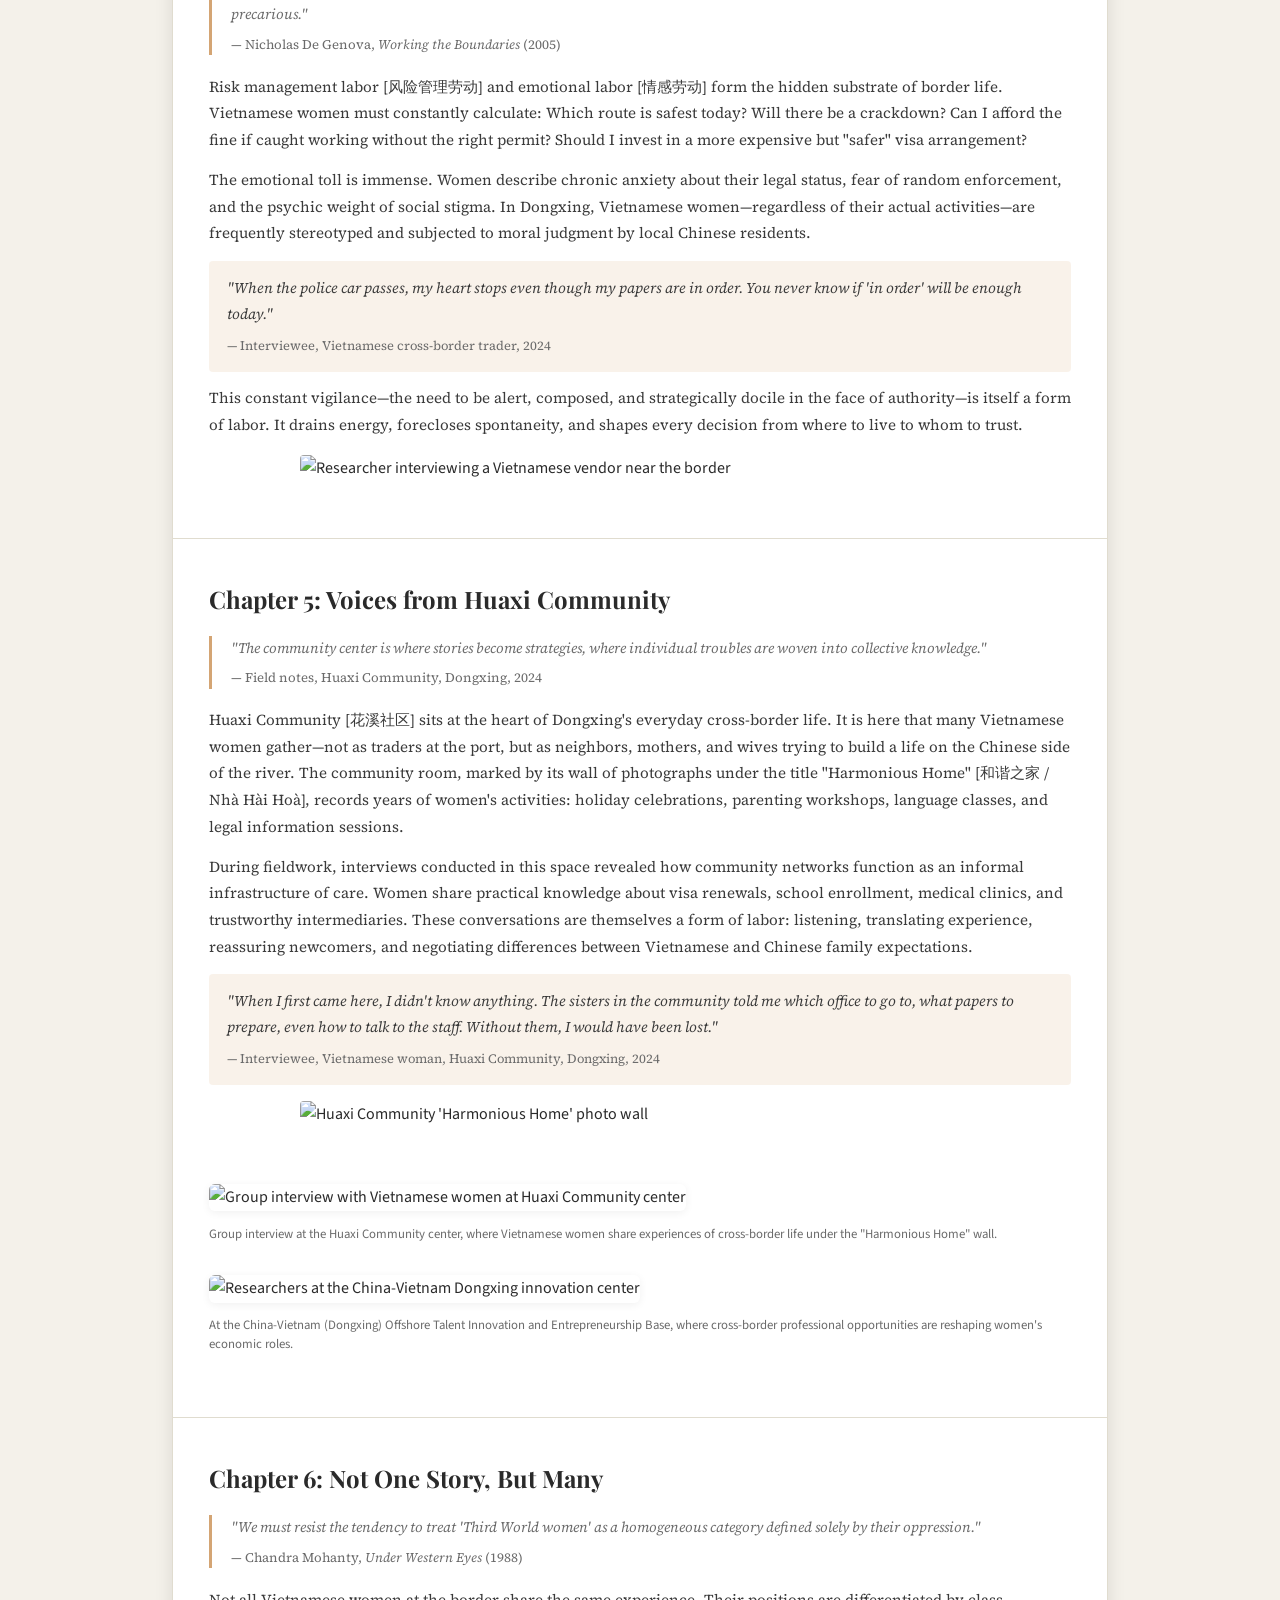
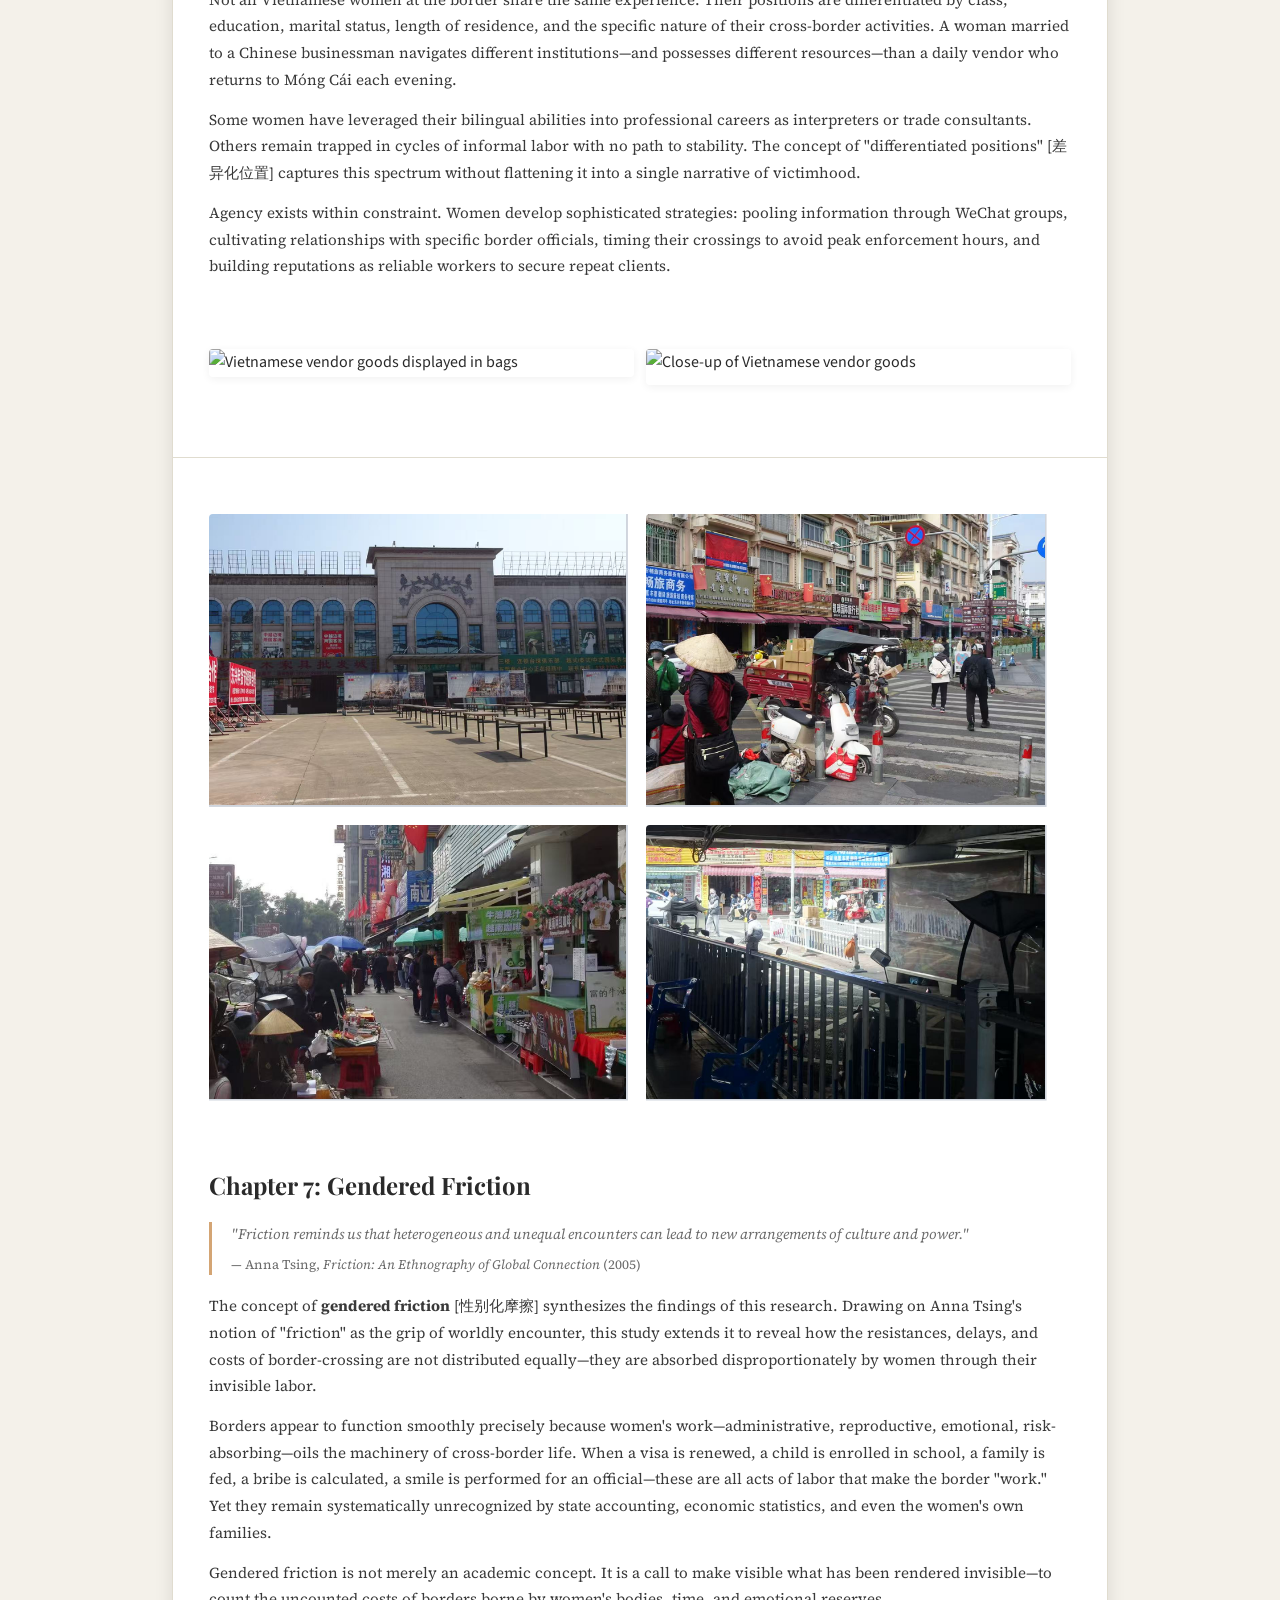
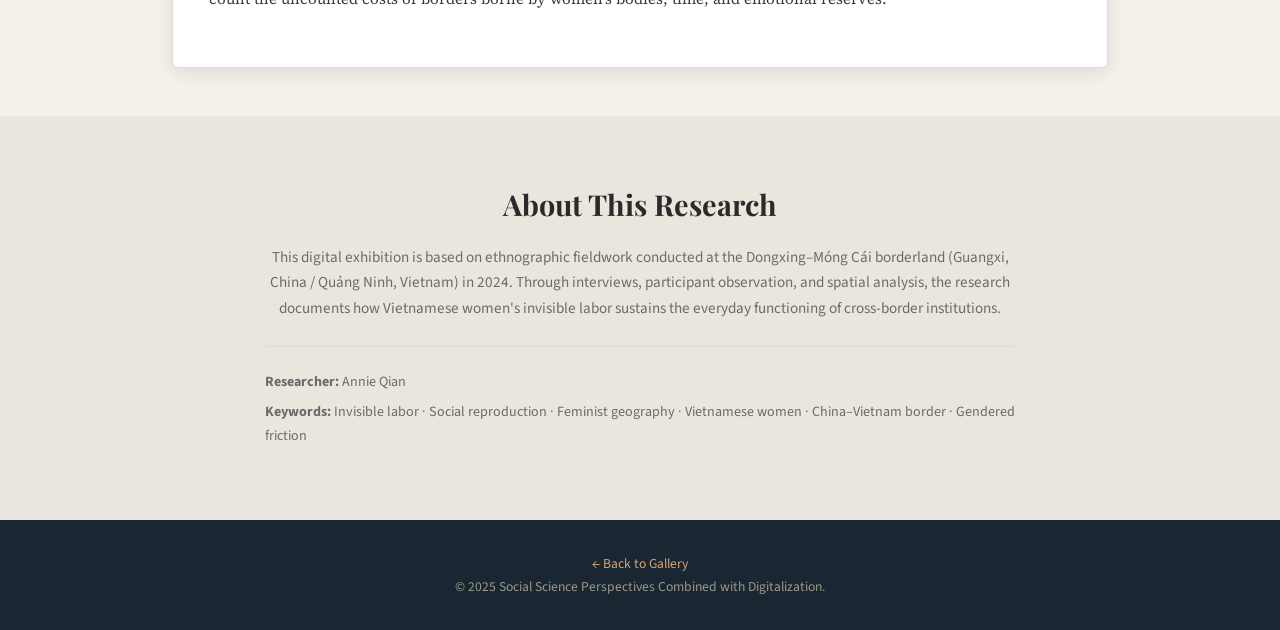
==== commit 14f82589: "Convert storytelling to continuous vertical scroll. - Replace paginated book layout with a single sc" ====
--- a/border-women.html
+++ b/border-women.html
@@ -48,19 +48,13 @@
     <section id="story-section" class="story-section">
         <div class="section-header">
             <h2>The Story of Invisible Labor</h2>
-            <p>Turn the pages to follow the layers of women's hidden labor at the border.</p>
-        </div>
-
-        <div class="book-container">
-            <div class="book-controls">
-                <button class="book-btn book-prev" id="prevPage" disabled>&larr; Previous</button>
-                <span class="book-progress" id="pageIndicator">Page 1 of 6</span>
-                <button class="book-btn book-next" id="nextPage">Next &rarr;</button>
-            </div>
-
-            <div class="book-pages" id="bookPages">
+            <p>Scroll down to follow the layers of women's hidden labor at the border.</p>
+        </div>
+
+        <div class="story-container">
+            <div class="story-chapters">
                 <!-- Page 1: Setting the Scene -->
-                <div class="book-page active" data-page="1">
+                <article class="story-chapter">
                     <div class="page-content">
                         <div class="page-text">
                             <h3>Chapter 1: Crossing the River</h3>
@@ -73,10 +67,10 @@
                             </div>
                         </div>
                     </div>
-                </div>
+                </article>
 
                 <!-- Page 2: Administrative Labor -->
-                <div class="book-page" data-page="2">
+                <article class="story-chapter">
                     <div class="page-content">
                         <div class="page-text">
                             <h3>Chapter 2: The Weight of Papers</h3>
@@ -93,10 +87,10 @@
                             </div>
                         </div>
                     </div>
-                </div>
+                </article>
 
                 <!-- Page 3: Reproductive & Care Labor -->
-                <div class="book-page" data-page="3">
+                <article class="story-chapter">
                     <div class="page-content">
                         <div class="page-text">
                             <h3>Chapter 3: Caring Across Borders</h3>
@@ -106,10 +100,10 @@
                             <p class="page-quote">"I wake at 5 AM to prepare food for my mother-in-law, then take the children to school, then cross the bridge to check on my own mother in Móng Cái. By noon I haven't started my own work yet."<br><span class="quote-attr">— Interviewee, Vietnamese woman, Dongxing market vendor, 2024</span></p>
                         </div>
                     </div>
-                </div>
+                </article>
 
                 <!-- Page 4: Risk & Emotional Labor -->
-                <div class="book-page" data-page="4">
+                <article class="story-chapter">
                     <div class="page-content">
                         <div class="page-text">
                             <h3>Chapter 4: Living with Uncertainty</h3>
@@ -123,10 +117,10 @@
                             </div>
                         </div>
                     </div>
-                </div>
+                </article>
 
                 <!-- Page 5: Voices from Huaxi Community -->
-                <div class="book-page" data-page="5">
+                <article class="story-chapter">
                     <div class="page-content">
                         <div class="page-text">
                             <h3>Chapter 5: Voices from Huaxi Community</h3>
@@ -145,10 +139,10 @@
                             <span class="img-caption">At the China-Vietnam (Dongxing) Offshore Talent Innovation and Entrepreneurship Base, where cross-border professional opportunities are reshaping women's economic roles.</span>
                         </div>
                     </div>
-                </div>
+                </article>
 
                 <!-- Page 6: Agency & Differentiation -->
-                <div class="book-page" data-page="6">
+                <article class="story-chapter">
                     <div class="page-content">
                         <div class="page-text">
                             <h3>Chapter 6: Not One Story, But Many</h3>
@@ -164,10 +158,10 @@
                             </div>
                         </div>
                     </div>
-                </div>
+                </article>
 
                 <!-- Page 7: Gendered Friction -->
-                <div class="book-page" data-page="7">
+                <article class="story-chapter">
                     <div class="page-content">
                         <div class="page-photo-grid">
                             <img src="images/fieldwork-a-trade-space.png" alt="Border trade service space at Dongxing">
@@ -183,7 +177,7 @@
                             <p>Gendered friction is not merely an academic concept. It is a call to make visible what has been rendered invisible—to count the uncounted costs of borders borne by women's bodies, time, and emotional reserves.</p>
                         </div>
                     </div>
-                </div>
+                </article>
             </div>
         </div>
     </section>
@@ -257,34 +251,7 @@
         });
     });
 
-    // Book page turning
-    const pages = document.querySelectorAll('.book-page');
-    const prevBtn = document.getElementById('prevPage');
-    const nextBtn = document.getElementById('nextPage');
-    const indicator = document.getElementById('pageIndicator');
-    let currentPage = 1;
-    const totalPages = pages.length;
-
-    function showPage(n) {
-        pages.forEach(p => p.classList.remove('active', 'exit-left', 'exit-right'));
-        const target = document.querySelector('[data-page="' + n + '"]');
-        if (target) {
-            target.classList.add('active');
-        }
-        currentPage = n;
-        prevBtn.disabled = (n === 1);
-        nextBtn.disabled = (n === totalPages);
-        indicator.textContent = 'Page ' + n + ' of ' + totalPages;
-    }
-
-    prevBtn.addEventListener('click', () => { if (currentPage > 1) showPage(currentPage - 1); });
-    nextBtn.addEventListener('click', () => { if (currentPage < totalPages) showPage(currentPage + 1); });
-
-    // Keyboard navigation
-    document.addEventListener('keydown', (e) => {
-        if (e.key === 'ArrowLeft' && currentPage > 1) showPage(currentPage - 1);
-        if (e.key === 'ArrowRight' && currentPage < totalPages) showPage(currentPage + 1);
-    });
+    // Story chapters are displayed as a continuous vertical scroll.
     </script>
 </body>
 </html>
--- a/css/style.css
+++ b/css/style.css
@@ -317,55 +317,23 @@
     max-width: 1000px;
     margin: 0 auto;
 }
-.book-container {
+.story-container {
     background: var(--card-bg);
     border: 1px solid var(--card-border);
     border-radius: var(--radius);
     box-shadow: var(--shadow-md);
     overflow: hidden;
 }
-.book-controls {
-    display: flex;
-    justify-content: space-between;
-    align-items: center;
-    padding: 1rem 2rem;
-    background: #faf8f4;
+.story-chapters {
+    position: relative;
+}
+.story-chapter {
+    display: block;
+    padding: 2.5rem 2.25rem;
     border-bottom: 1px solid var(--card-border);
 }
-.book-btn {
-    font-family: var(--sans);
-    font-size: 0.88rem;
-    padding: 0.5rem 1.2rem;
-    border: 1px solid var(--card-border);
-    background: var(--card-bg);
-    color: var(--ink);
-    border-radius: 4px;
-    cursor: pointer;
-    transition: all var(--transition);
-}
-.book-btn:hover:not(:disabled) {
-    background: var(--accent);
-    color: #fff;
-    border-color: var(--accent);
-}
-.book-btn:disabled { opacity: 0.35; cursor: not-allowed; }
-.book-progress {
-    font-size: 0.85rem;
-    color: var(--muted);
-    font-weight: 600;
-    letter-spacing: 0.5px;
-}
-.book-pages { position: relative; min-height: 420px; }
-.book-page {
-    display: none;
-    padding: 2.25rem;
-    animation: fadeIn 0.4s ease;
-}
-.book-page.active { display: block; }
-
-@keyframes fadeIn {
-    from { opacity: 0; transform: translateX(20px); }
-    to { opacity: 1; transform: translateX(0); }
+.story-chapter:last-child {
+    border-bottom: none;
 }
 
 .page-content {
@@ -515,8 +483,7 @@
     .hero { min-height: 40vh; padding: 3rem 1.5rem; }
     .project-hero-content h1 { font-size: 2rem; }
     #globe-canvas { height: 350px; }
-    .book-page { padding: 1.5rem; }
-    .book-controls { padding: 0.8rem 1rem; }
+    .story-chapter { padding: 1.5rem; }
     .page-content:has(.page-image) { grid-template-columns: 1fr; }
     .map-container { height: 45vh; }
 }
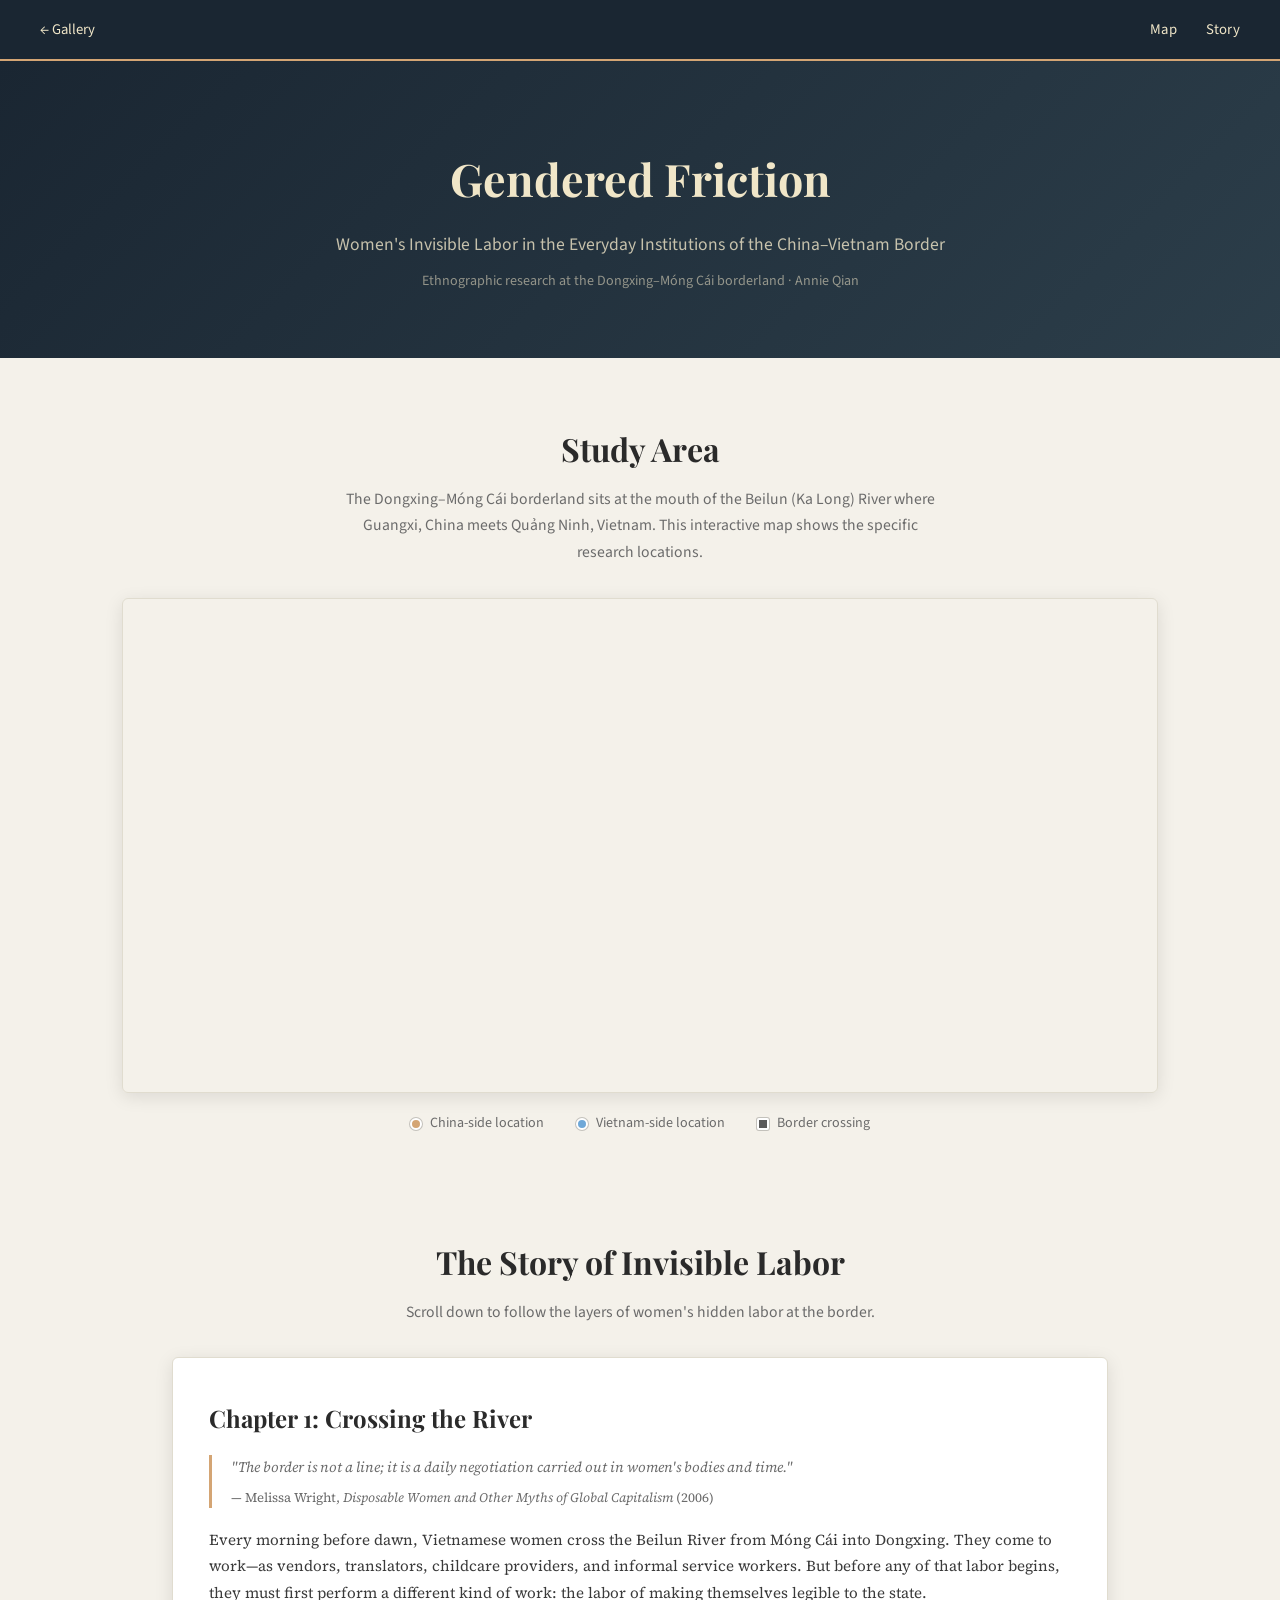
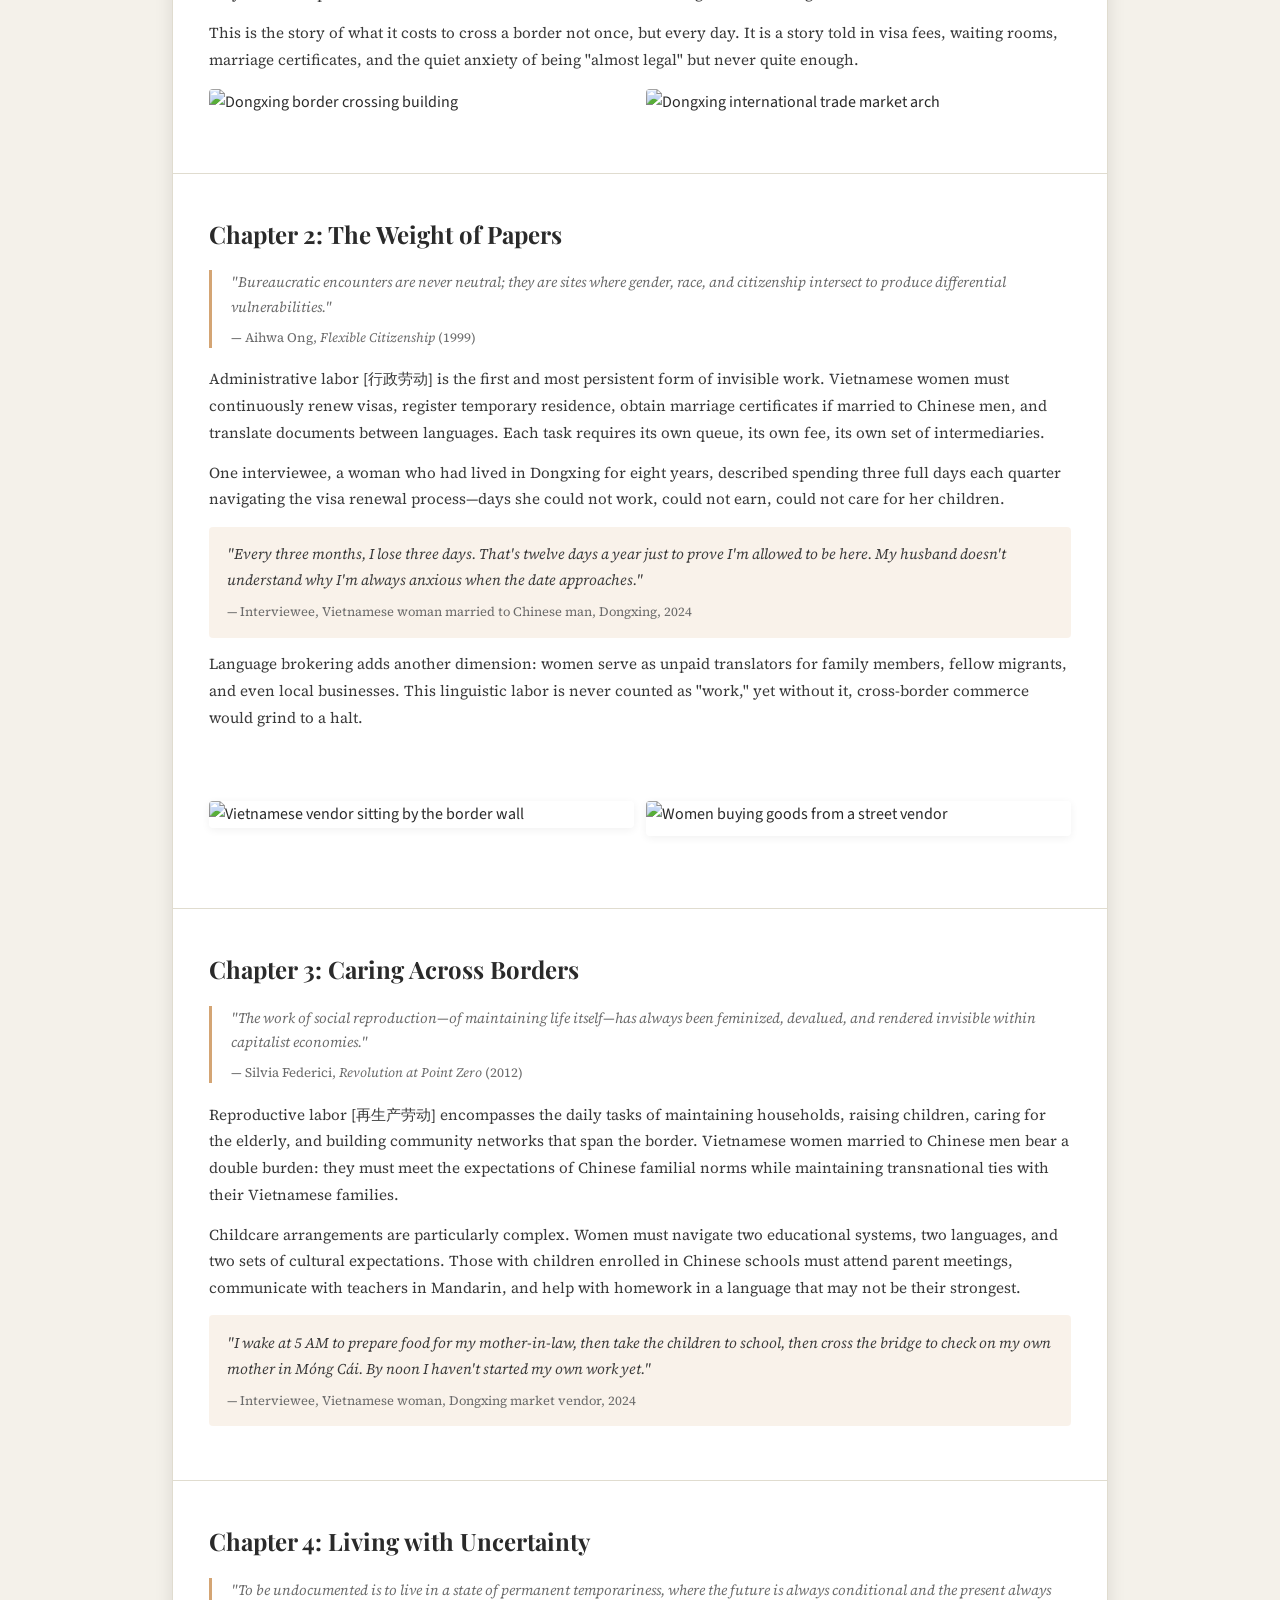
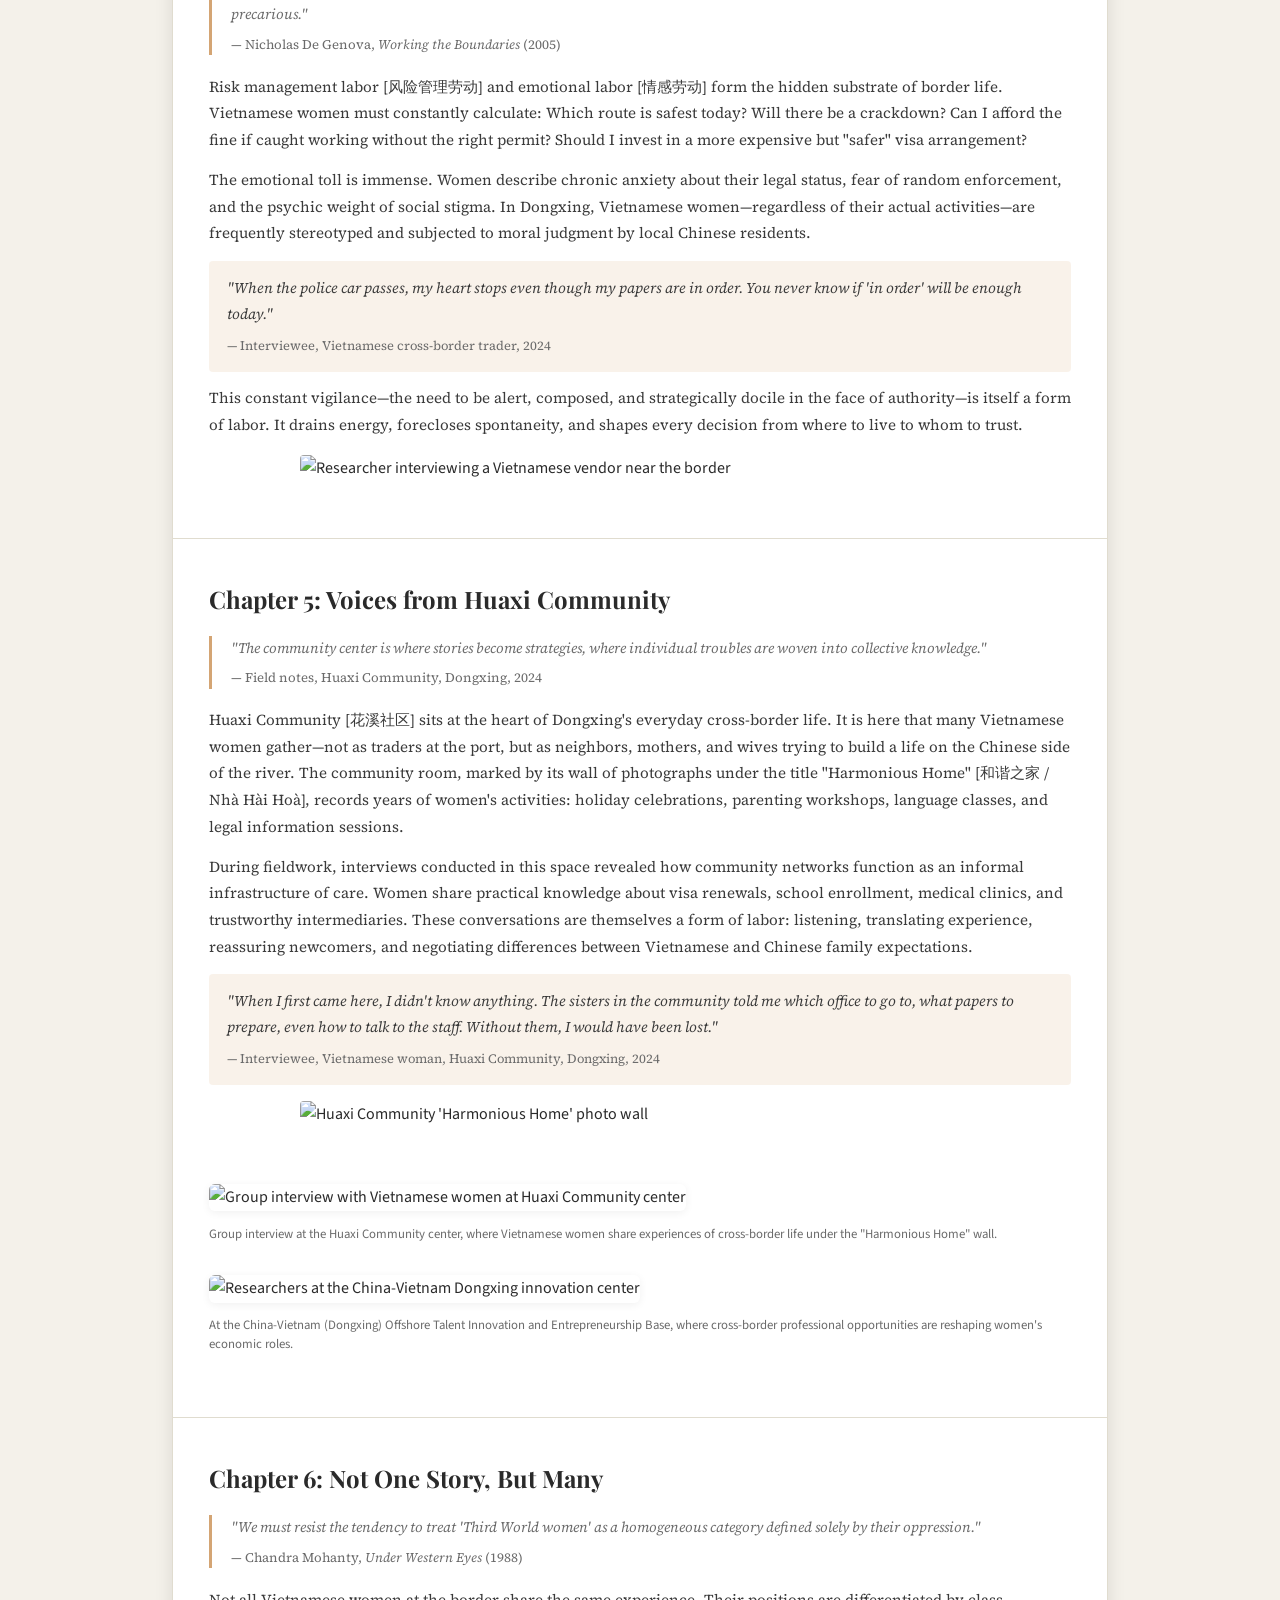
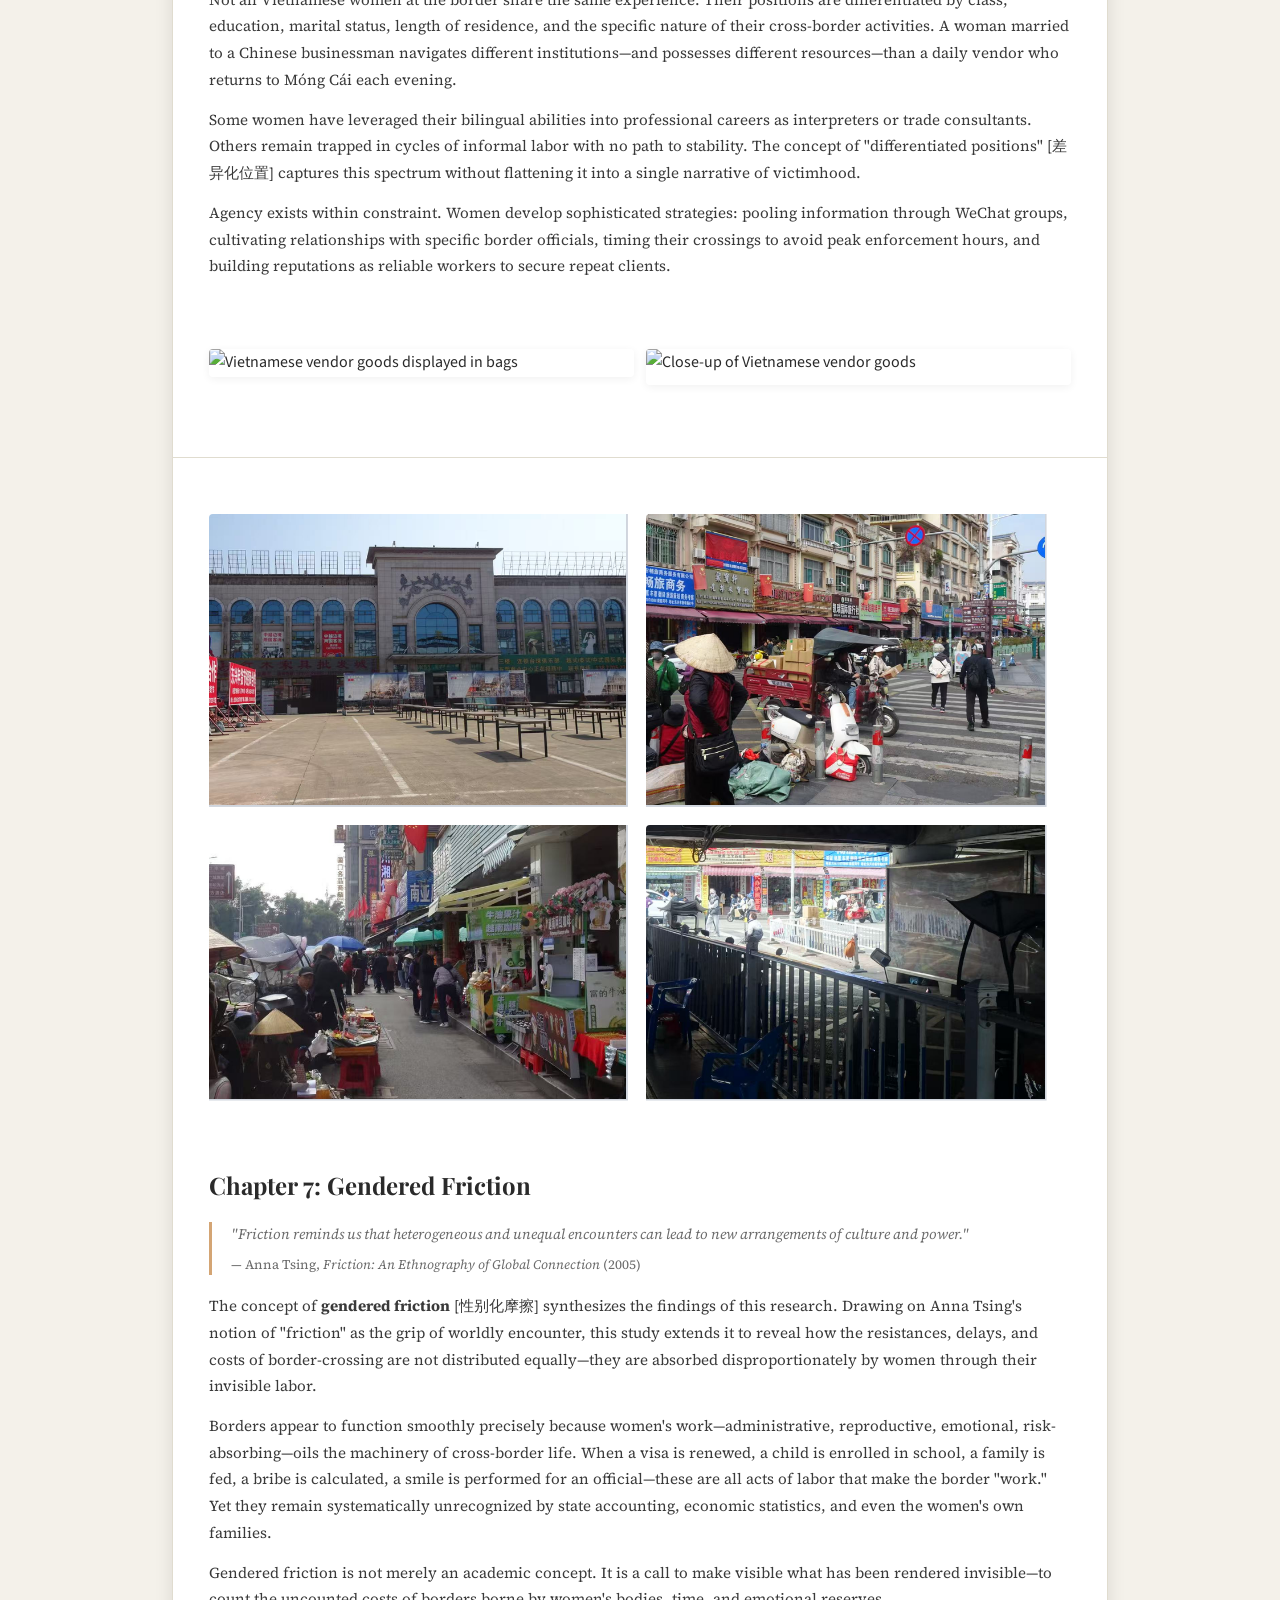
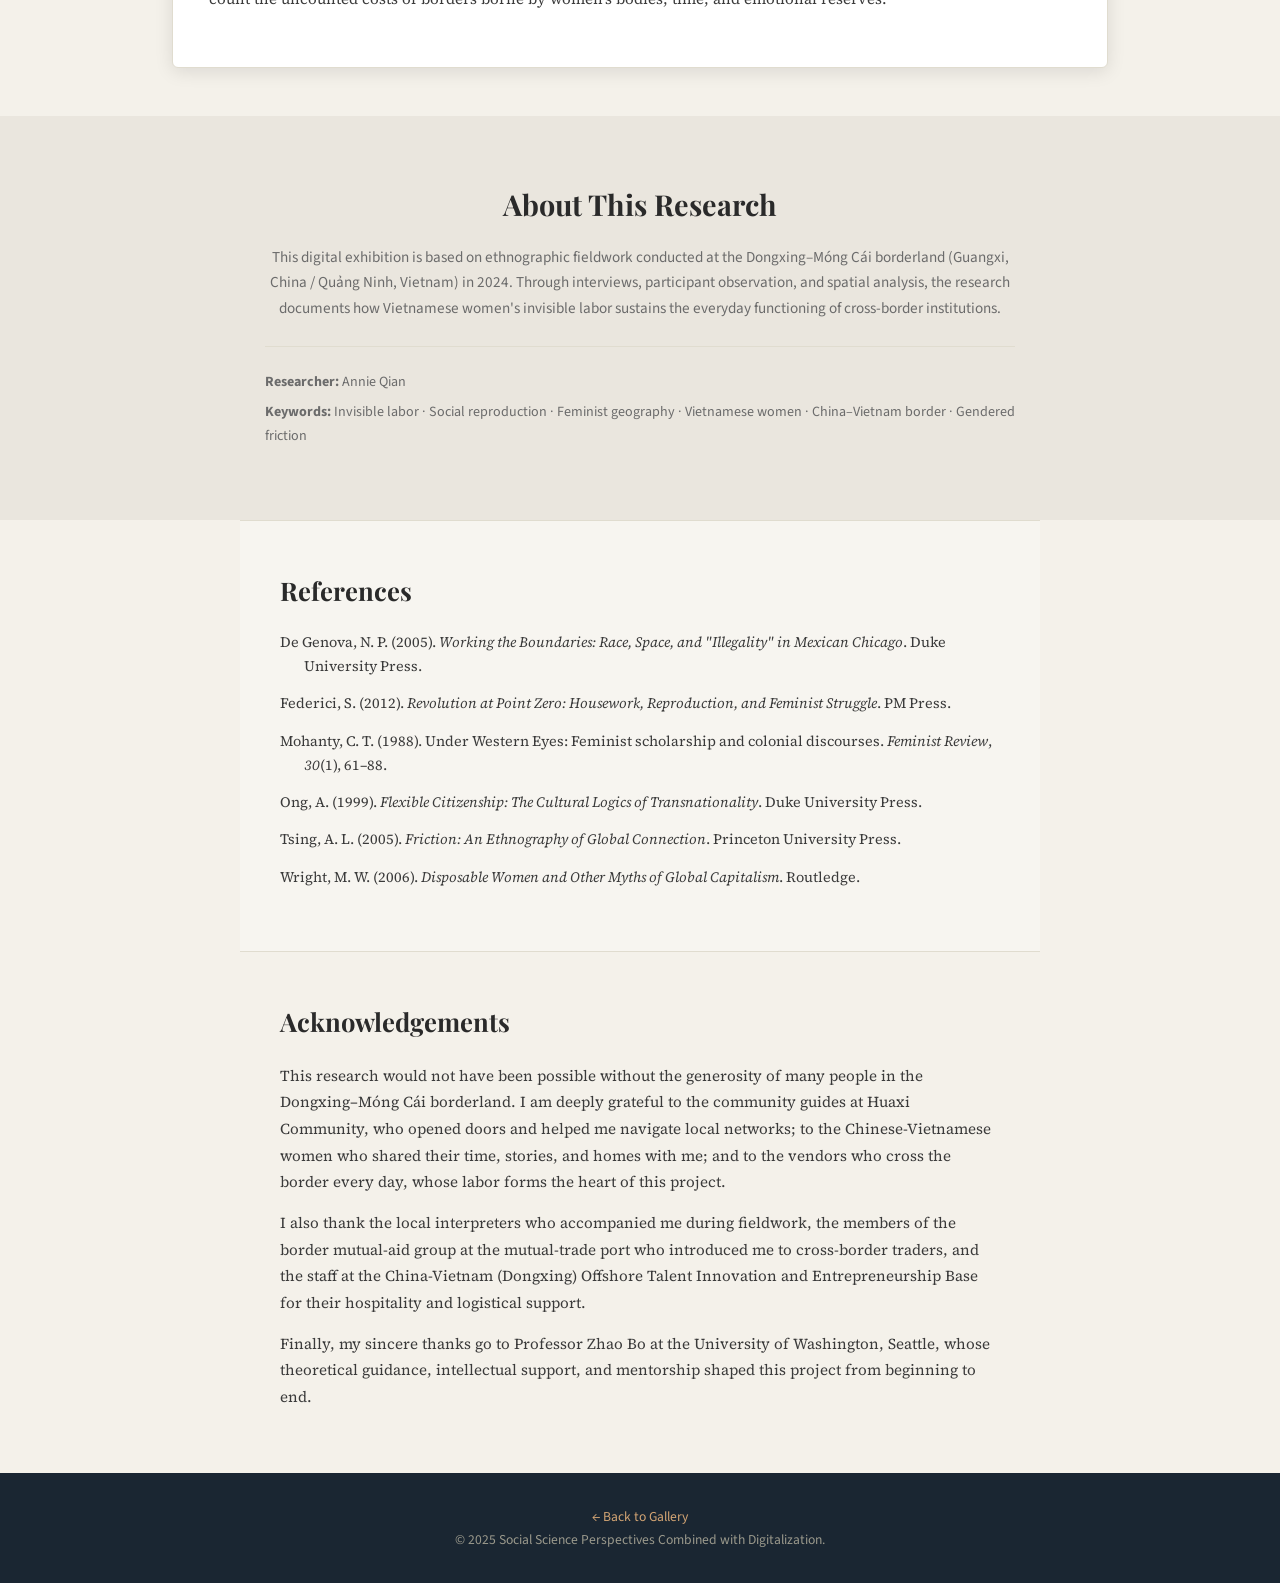
==== commit 1684035d: "Add References and Acknowledgements sections. - List cited works in a hanging-indent reference list " ====
--- a/border-women.html
+++ b/border-women.html
@@ -194,6 +194,31 @@
         </div>
     </section>
 
+    <!-- References -->
+    <section id="references" class="references-section">
+        <div class="references-content">
+            <h2>References</h2>
+            <ul class="reference-list">
+                <li>De Genova, N. P. (2005). <em>Working the Boundaries: Race, Space, and "Illegality" in Mexican Chicago</em>. Duke University Press.</li>
+                <li>Federici, S. (2012). <em>Revolution at Point Zero: Housework, Reproduction, and Feminist Struggle</em>. PM Press.</li>
+                <li>Mohanty, C. T. (1988). Under Western Eyes: Feminist scholarship and colonial discourses. <em>Feminist Review</em>, <em>30</em>(1), 61–88.</li>
+                <li>Ong, A. (1999). <em>Flexible Citizenship: The Cultural Logics of Transnationality</em>. Duke University Press.</li>
+                <li>Tsing, A. L. (2005). <em>Friction: An Ethnography of Global Connection</em>. Princeton University Press.</li>
+                <li>Wright, M. W. (2006). <em>Disposable Women and Other Myths of Global Capitalism</em>. Routledge.</li>
+            </ul>
+        </div>
+    </section>
+
+    <!-- Acknowledgements -->
+    <section id="acknowledgements" class="acknowledgements-section">
+        <div class="acknowledgements-content">
+            <h2>Acknowledgements</h2>
+            <p>This research would not have been possible without the generosity of many people in the Dongxing–Móng Cái borderland. I am deeply grateful to the community guides at Huaxi Community, who opened doors and helped me navigate local networks; to the Chinese-Vietnamese women who shared their time, stories, and homes with me; and to the vendors who cross the border every day, whose labor forms the heart of this project.</p>
+            <p>I also thank the local interpreters who accompanied me during fieldwork, the members of the border mutual-aid group at the mutual-trade port who introduced me to cross-border traders, and the staff at the China-Vietnam (Dongxing) Offshore Talent Innovation and Entrepreneurship Base for their hospitality and logistical support.</p>
+            <p>Finally, my sincere thanks go to Professor Zhao Bo at the University of Washington, Seattle, whose theoretical guidance, intellectual support, and mentorship shaped this project from beginning to end.</p>
+        </div>
+    </section>
+
     <footer class="site-footer">
         <p><a href="index.html">&larr; Back to Gallery</a></p>
         <p>&copy; 2025 Social Science Perspectives Combined with Digitalization.</p>
--- a/css/style.css
+++ b/css/style.css
@@ -470,6 +470,46 @@
 .site-footer a { color: var(--accent); text-decoration: none; }
 .site-footer a:hover { text-decoration: underline; }
 
+/* References & Acknowledgements */
+.references-section,
+.acknowledgements-section {
+    padding: 3rem 2rem;
+    max-width: 800px;
+    margin: 0 auto;
+}
+.references-section { background: #f7f5f0; border-top: 1px solid var(--card-border); }
+.acknowledgements-section { background: #f4f1ea; border-top: 1px solid var(--card-border); }
+.references-content,
+.acknowledgements-content { max-width: 720px; margin: 0 auto; }
+.references-content h2,
+.acknowledgements-content h2 {
+    font-family: var(--serif);
+    font-size: 1.6rem;
+    margin-bottom: 1.2rem;
+    color: var(--ink);
+}
+.reference-list {
+    list-style: none;
+    padding: 0;
+}
+.reference-list li {
+    font-family: var(--body-serif);
+    font-size: 0.9rem;
+    line-height: 1.65;
+    margin-bottom: 0.85rem;
+    padding-left: 1.5rem;
+    text-indent: -1.5rem;
+    color: #3a3a3a;
+}
+.reference-list li em { font-style: italic; }
+.acknowledgements-content p {
+    font-family: var(--body-serif);
+    font-size: 0.95rem;
+    line-height: 1.75;
+    margin-bottom: 0.9rem;
+    color: #3a3a3a;
+}
+
 /* Responsive */
 @media (max-width: 900px) {
     .project-card { grid-template-columns: 1fr; }
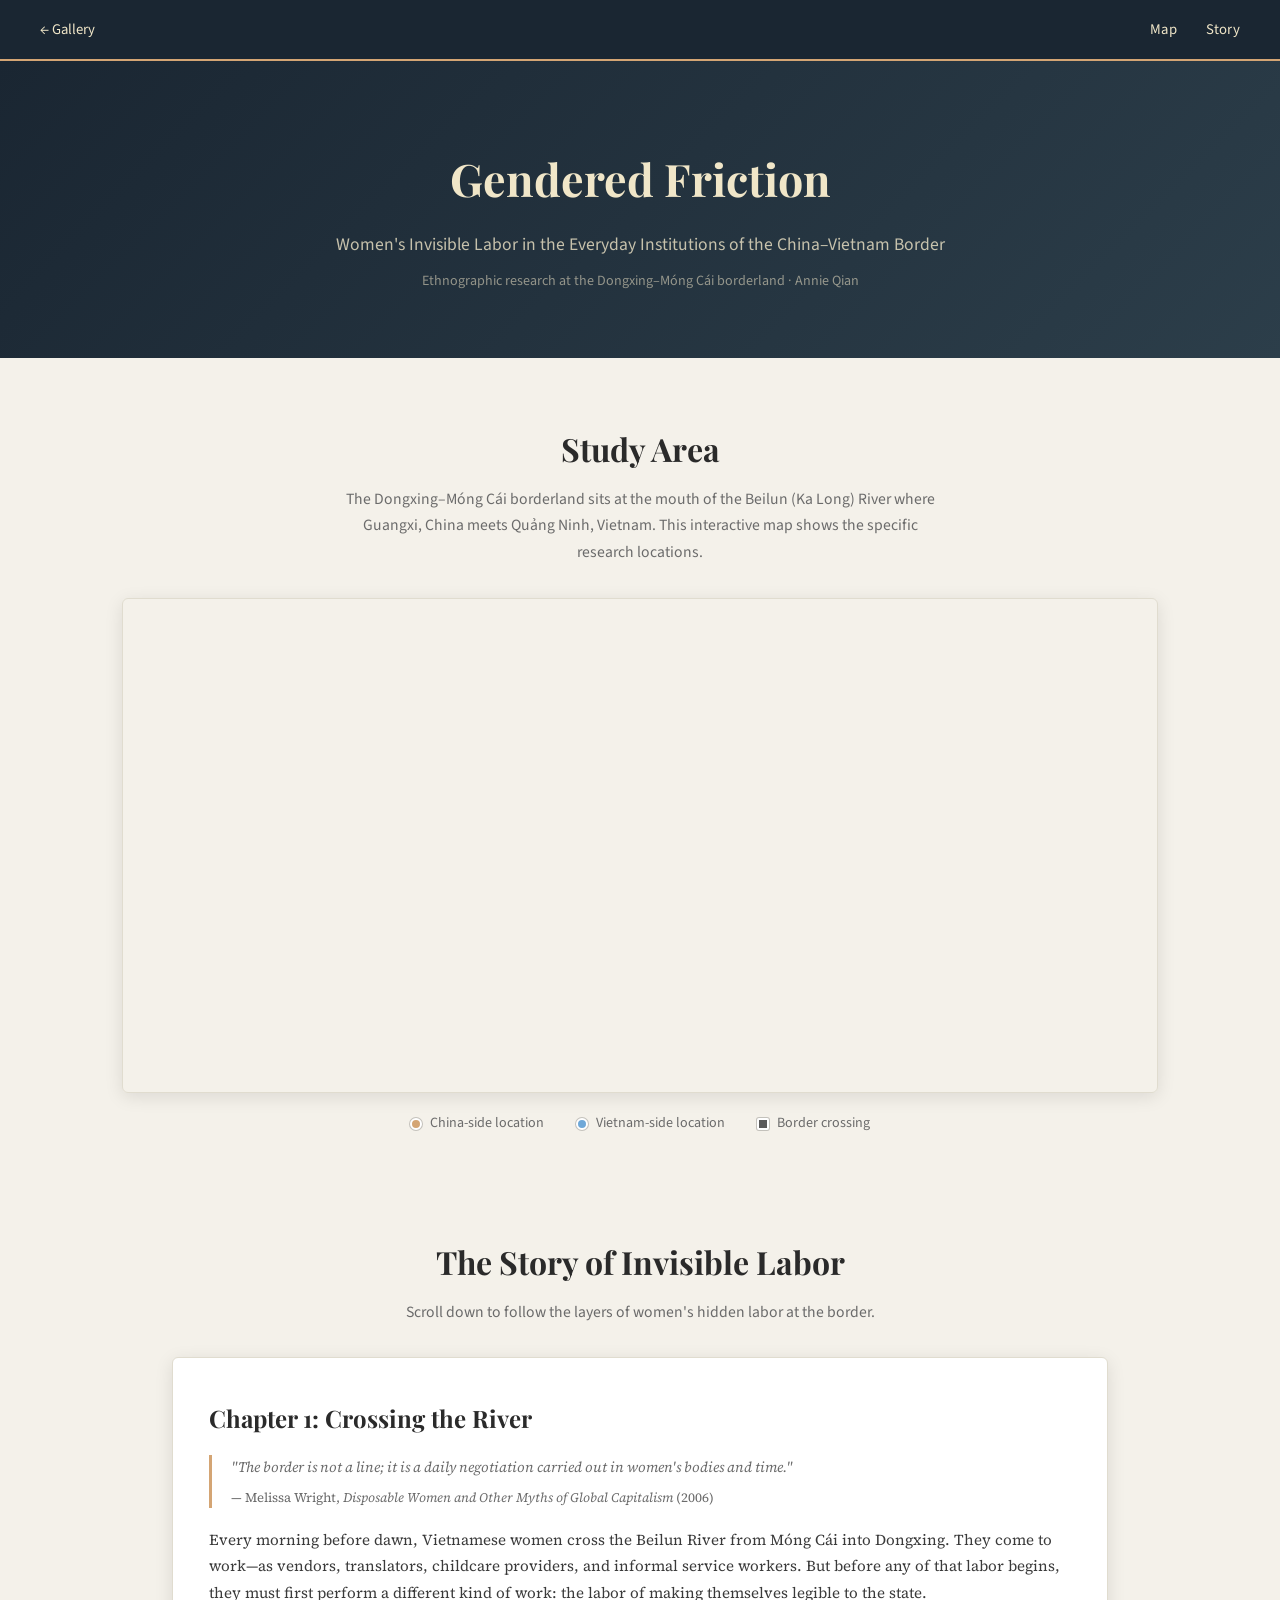
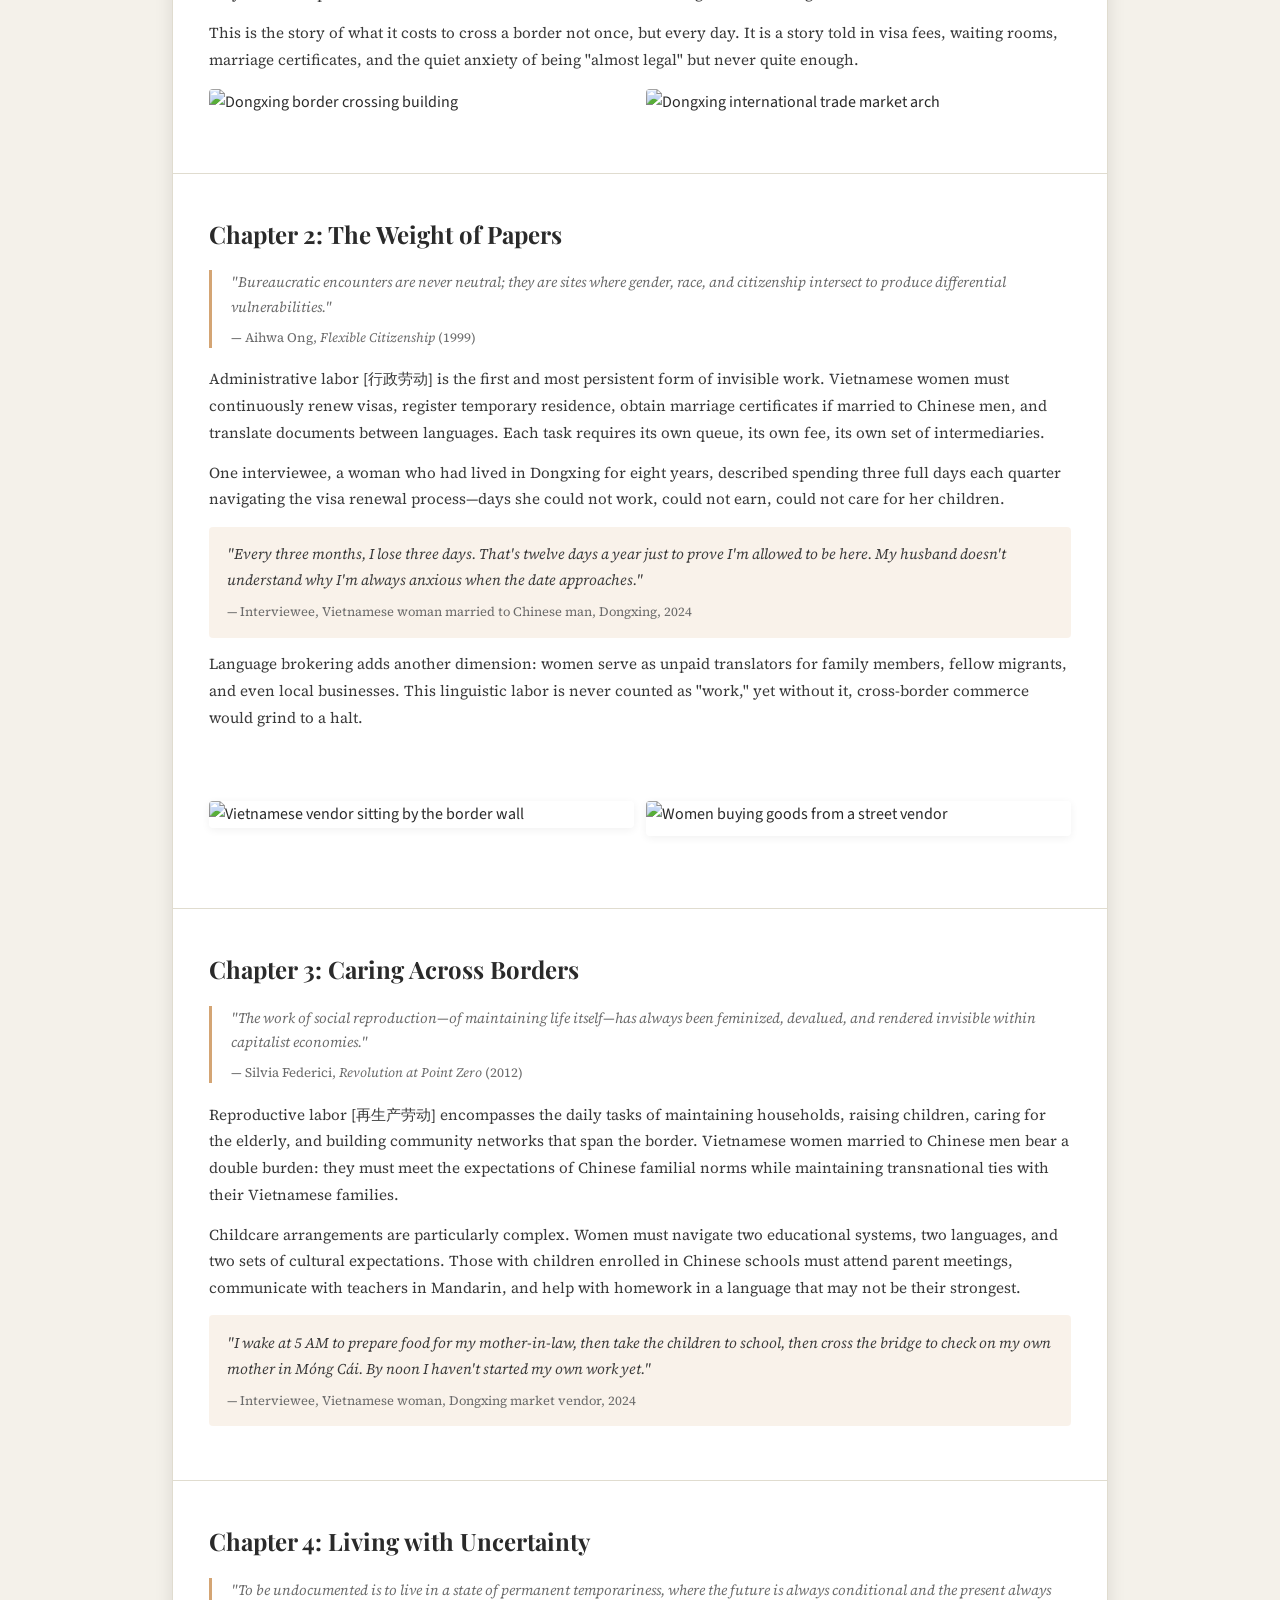
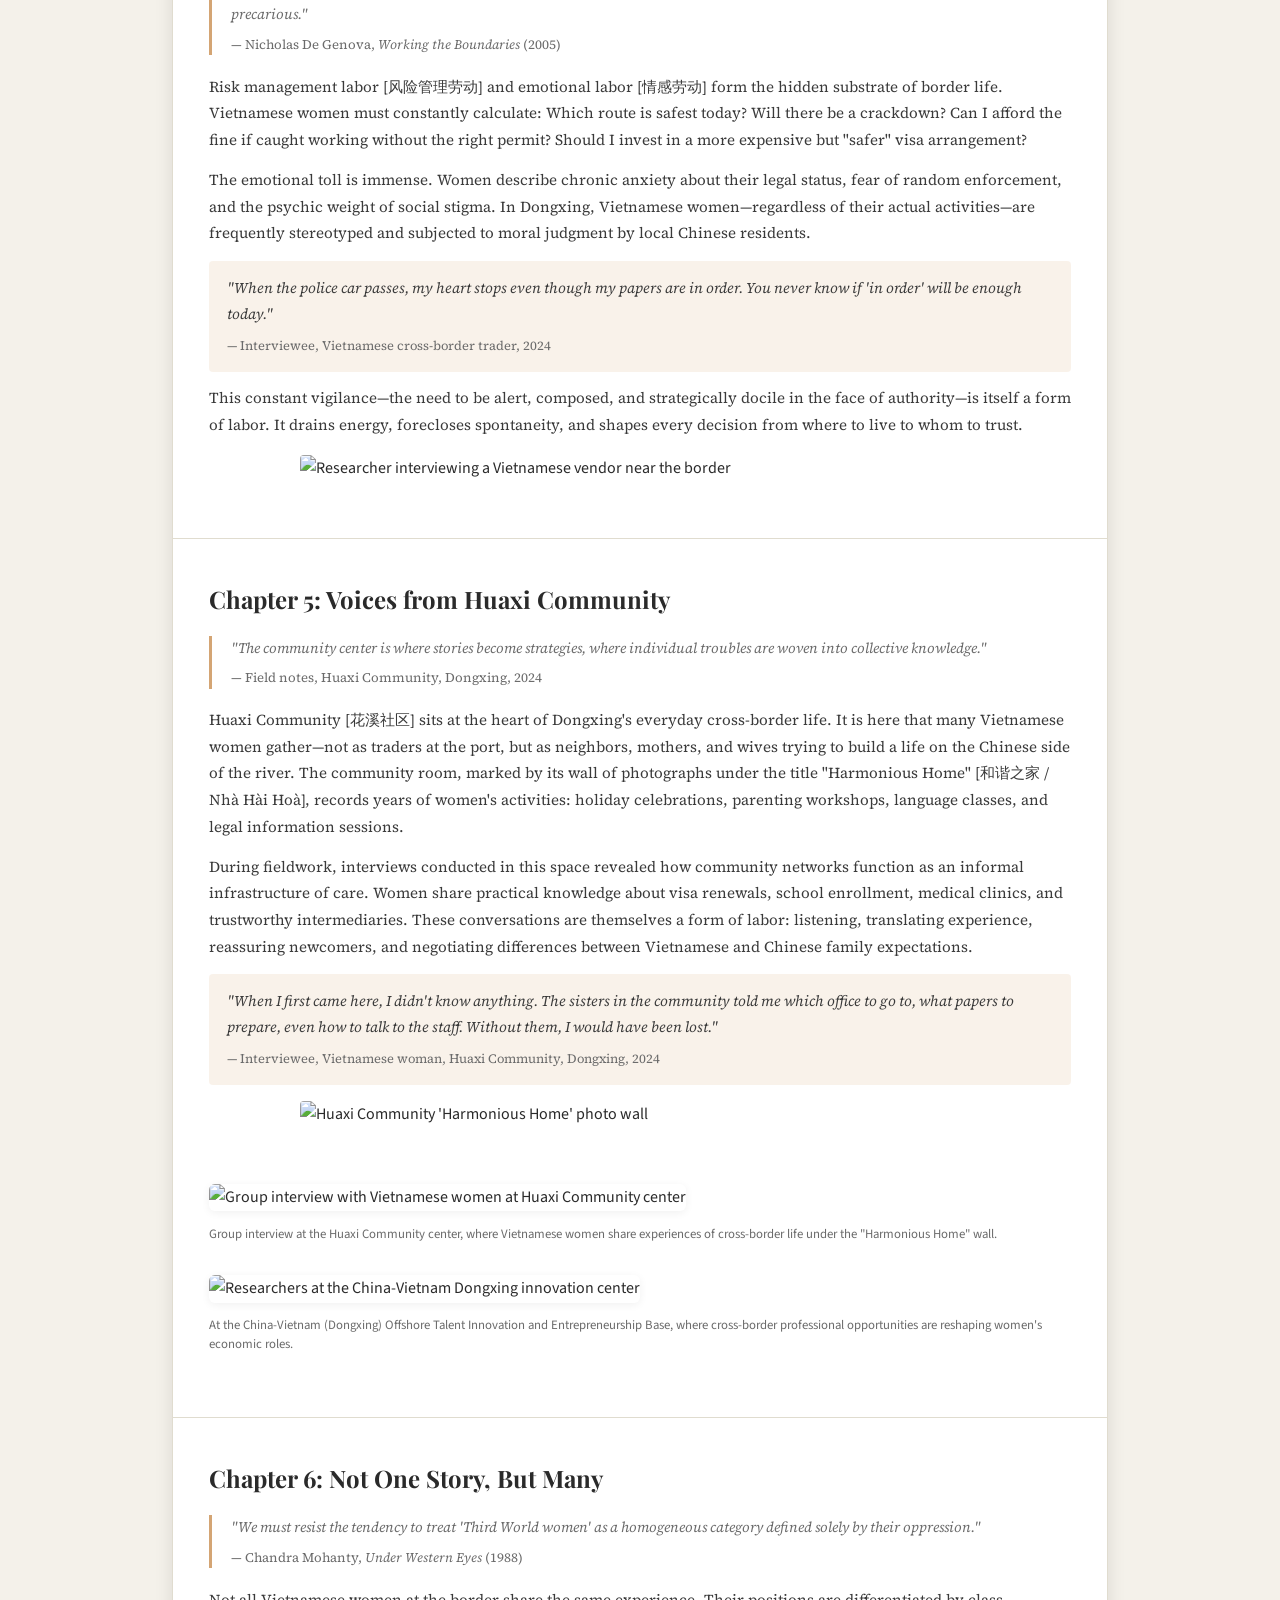
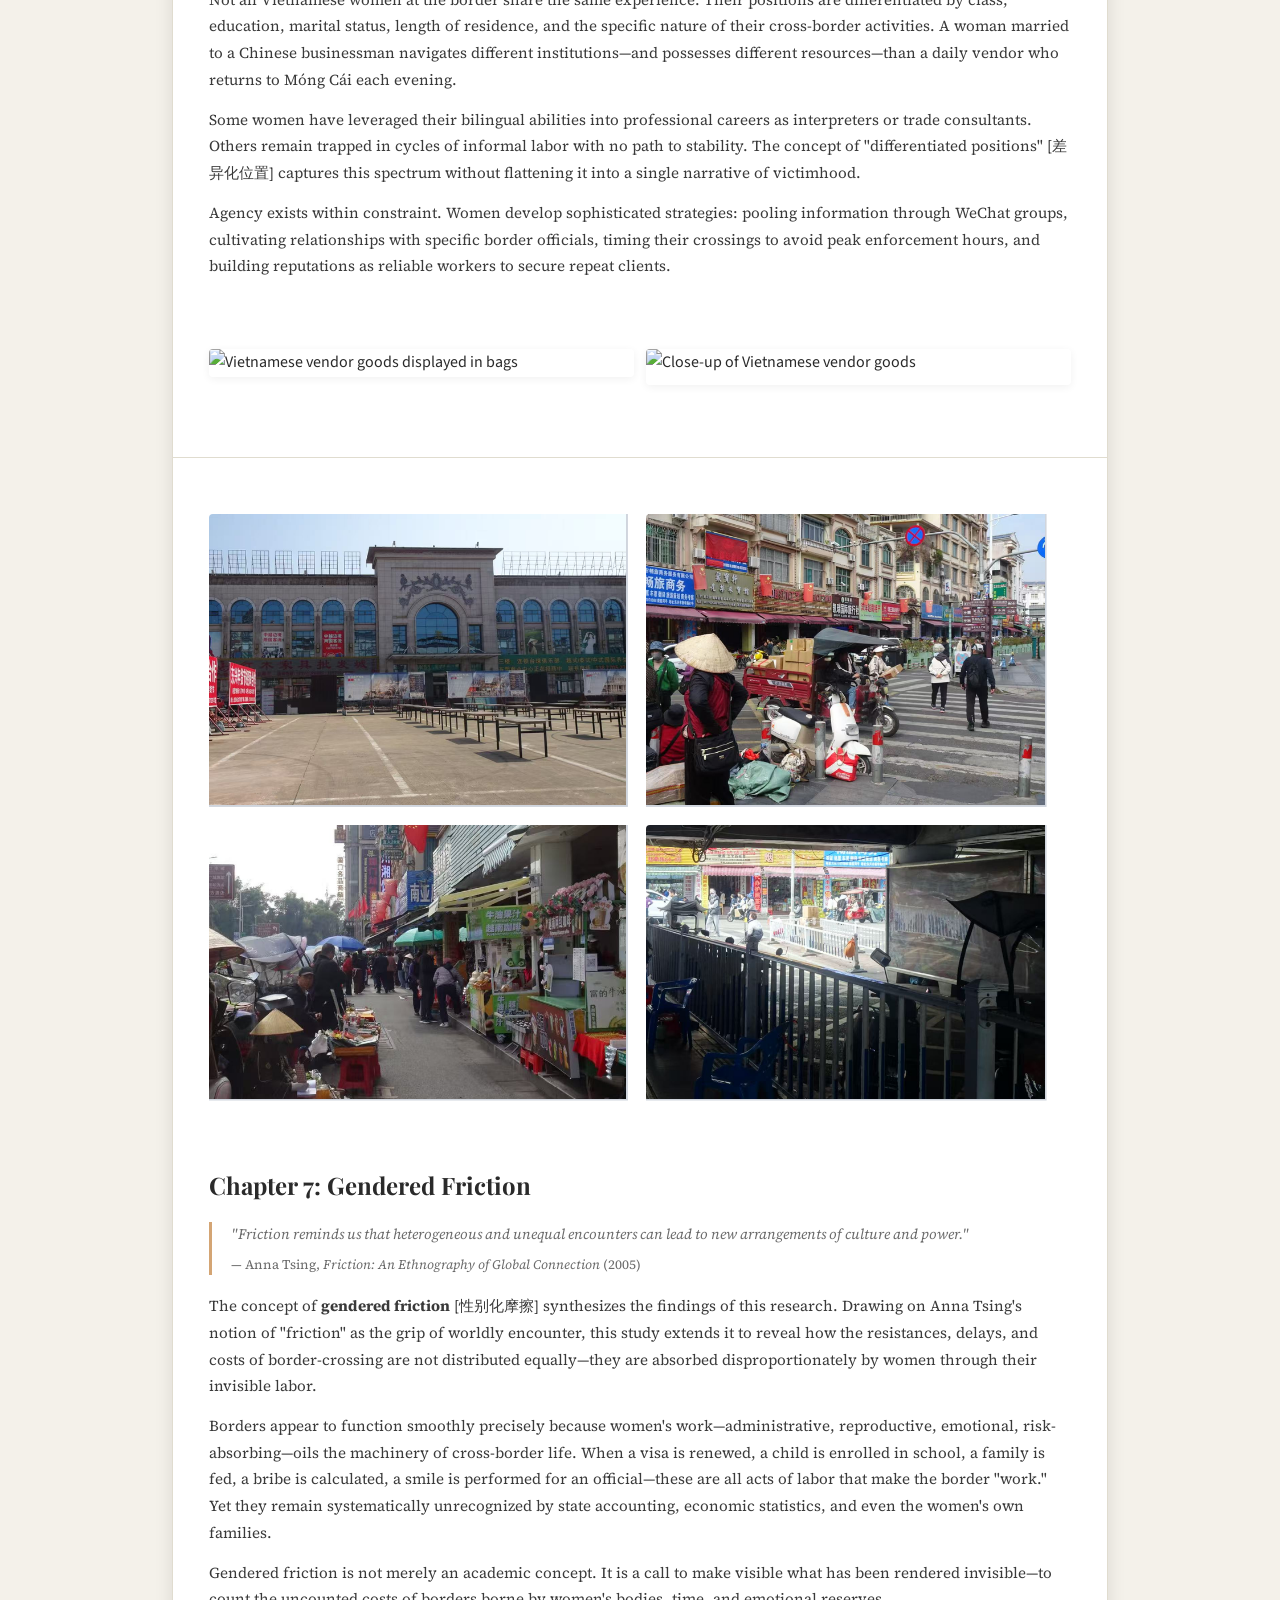
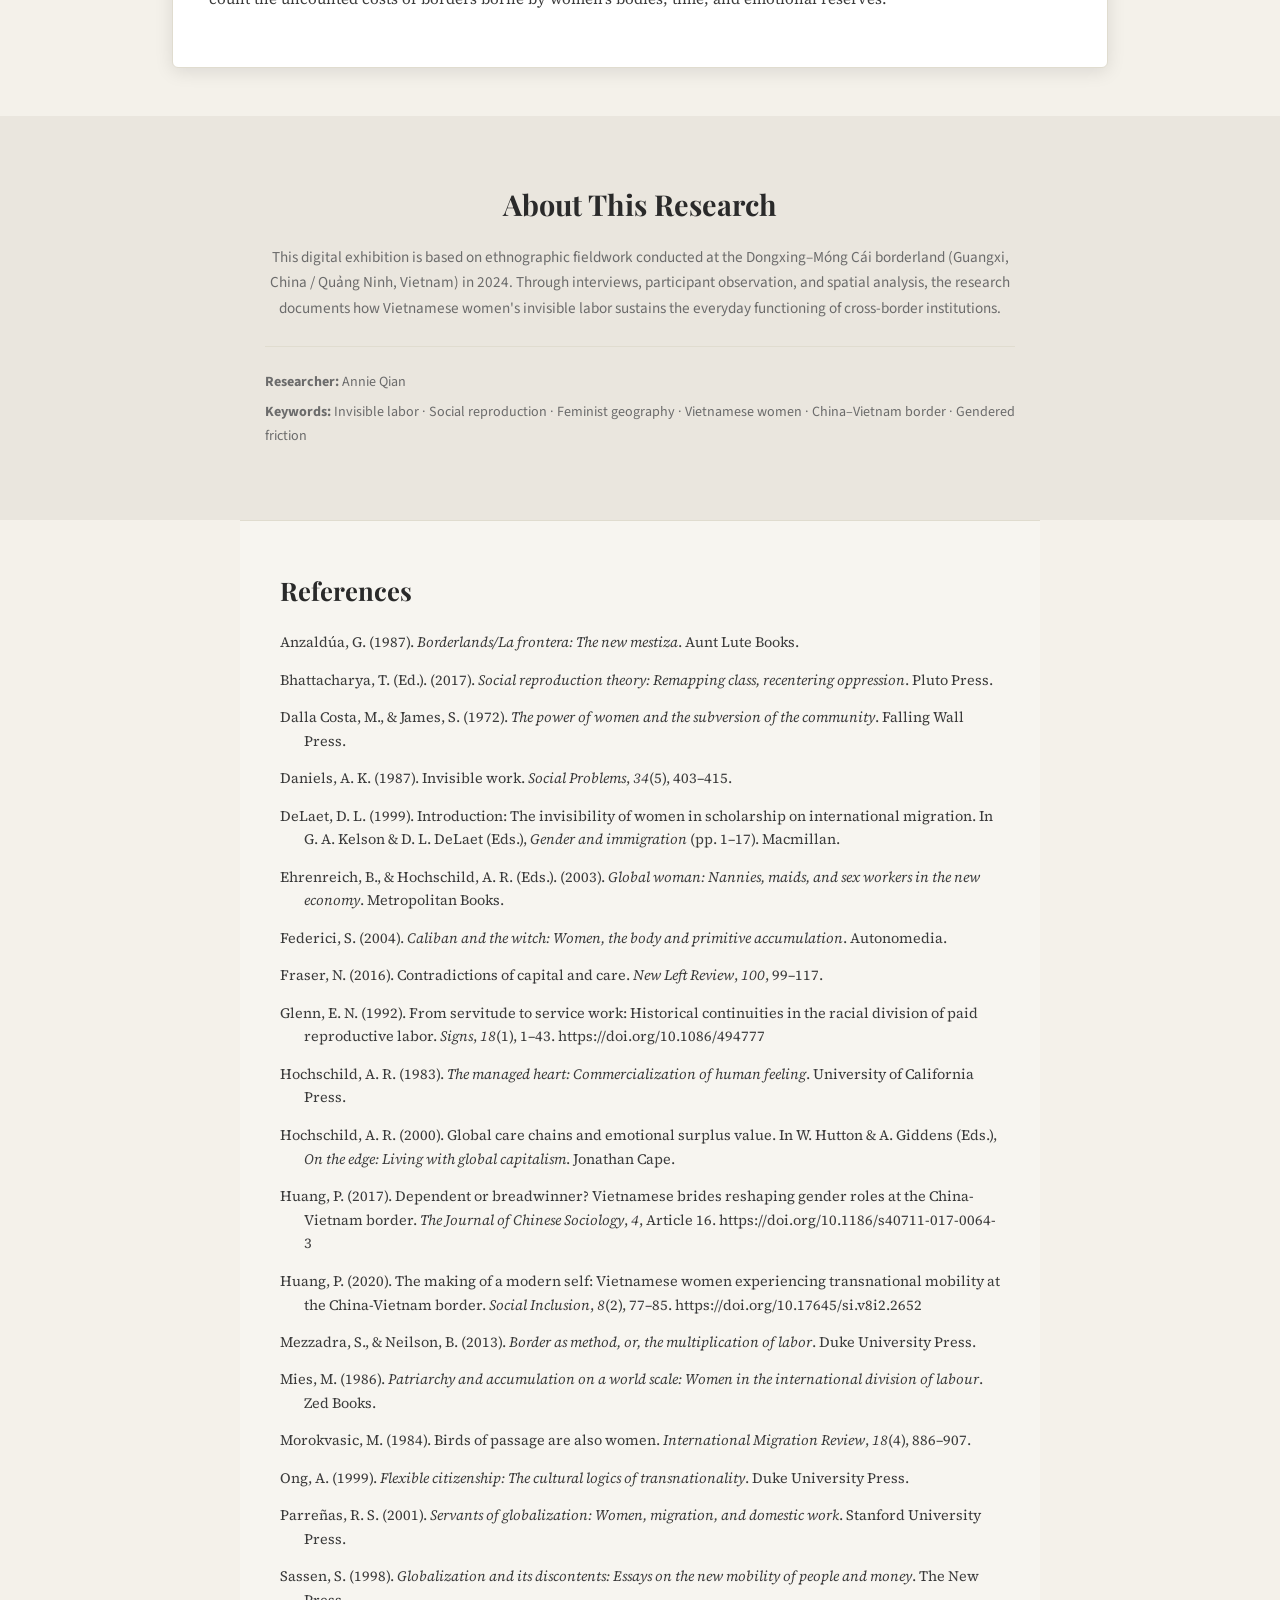
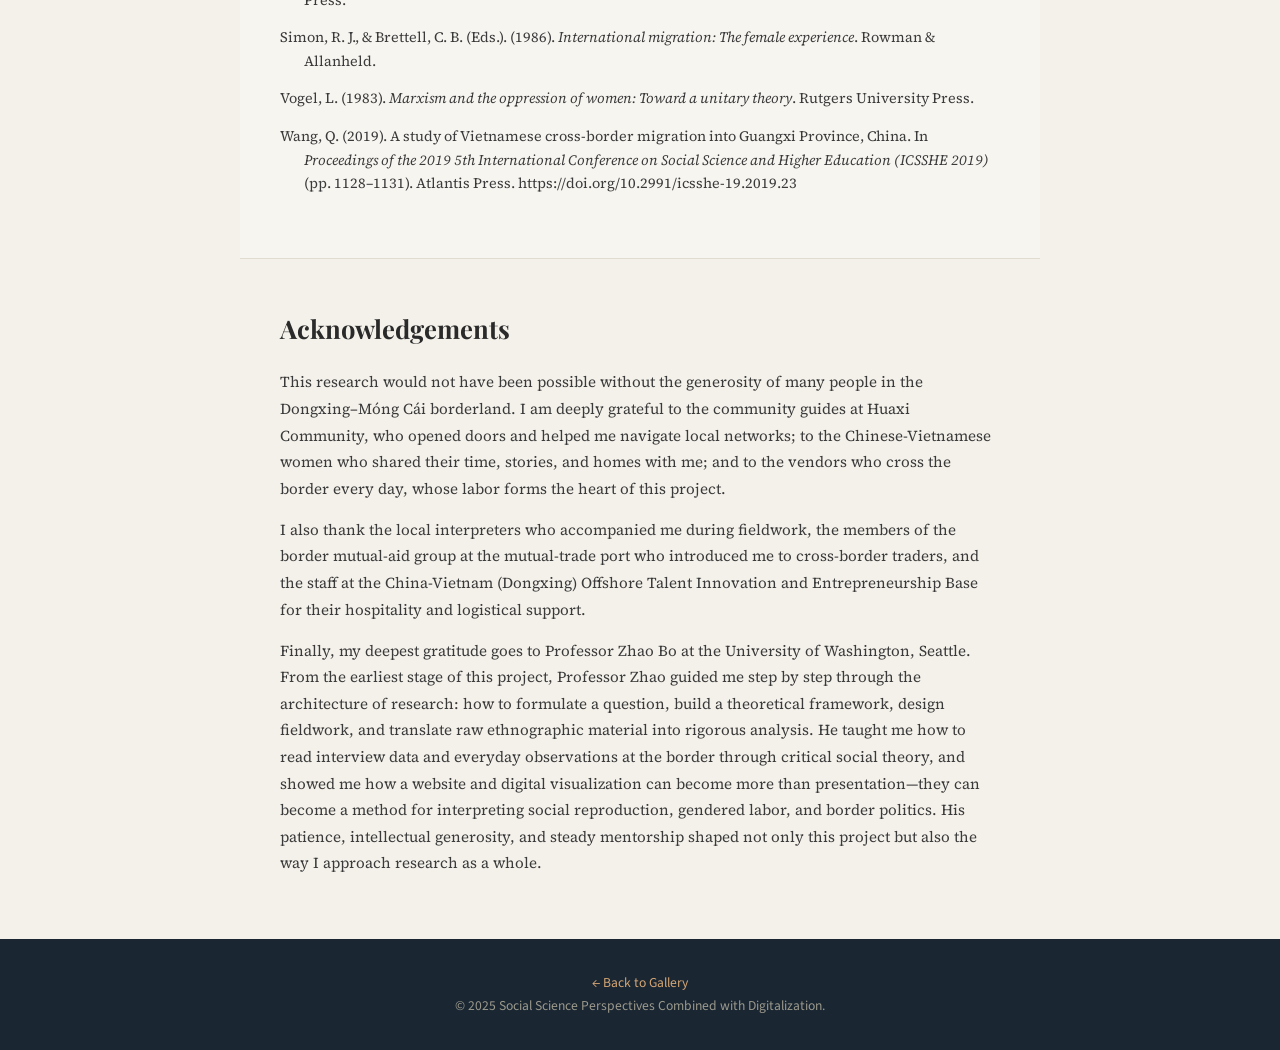
==== commit 687d3af7: "Expand Acknowledgements for Professor Zhao Bo. - Add detailed thanks for research design, theoretica" ====
--- a/border-women.html
+++ b/border-women.html
@@ -199,12 +199,28 @@
         <div class="references-content">
             <h2>References</h2>
             <ul class="reference-list">
-                <li>De Genova, N. P. (2005). <em>Working the Boundaries: Race, Space, and "Illegality" in Mexican Chicago</em>. Duke University Press.</li>
-                <li>Federici, S. (2012). <em>Revolution at Point Zero: Housework, Reproduction, and Feminist Struggle</em>. PM Press.</li>
-                <li>Mohanty, C. T. (1988). Under Western Eyes: Feminist scholarship and colonial discourses. <em>Feminist Review</em>, <em>30</em>(1), 61–88.</li>
-                <li>Ong, A. (1999). <em>Flexible Citizenship: The Cultural Logics of Transnationality</em>. Duke University Press.</li>
-                <li>Tsing, A. L. (2005). <em>Friction: An Ethnography of Global Connection</em>. Princeton University Press.</li>
-                <li>Wright, M. W. (2006). <em>Disposable Women and Other Myths of Global Capitalism</em>. Routledge.</li>
+                <li>Anzaldúa, G. (1987). <em>Borderlands/La frontera: The new mestiza</em>. Aunt Lute Books.</li>
+                <li>Bhattacharya, T. (Ed.). (2017). <em>Social reproduction theory: Remapping class, recentering oppression</em>. Pluto Press.</li>
+                <li>Dalla Costa, M., &amp; James, S. (1972). <em>The power of women and the subversion of the community</em>. Falling Wall Press.</li>
+                <li>Daniels, A. K. (1987). Invisible work. <em>Social Problems</em>, <em>34</em>(5), 403–415.</li>
+                <li>DeLaet, D. L. (1999). Introduction: The invisibility of women in scholarship on international migration. In G. A. Kelson &amp; D. L. DeLaet (Eds.), <em>Gender and immigration</em> (pp. 1–17). Macmillan.</li>
+                <li>Ehrenreich, B., &amp; Hochschild, A. R. (Eds.). (2003). <em>Global woman: Nannies, maids, and sex workers in the new economy</em>. Metropolitan Books.</li>
+                <li>Federici, S. (2004). <em>Caliban and the witch: Women, the body and primitive accumulation</em>. Autonomedia.</li>
+                <li>Fraser, N. (2016). Contradictions of capital and care. <em>New Left Review</em>, <em>100</em>, 99–117.</li>
+                <li>Glenn, E. N. (1992). From servitude to service work: Historical continuities in the racial division of paid reproductive labor. <em>Signs</em>, <em>18</em>(1), 1–43. https://doi.org/10.1086/494777</li>
+                <li>Hochschild, A. R. (1983). <em>The managed heart: Commercialization of human feeling</em>. University of California Press.</li>
+                <li>Hochschild, A. R. (2000). Global care chains and emotional surplus value. In W. Hutton &amp; A. Giddens (Eds.), <em>On the edge: Living with global capitalism</em>. Jonathan Cape.</li>
+                <li>Huang, P. (2017). Dependent or breadwinner? Vietnamese brides reshaping gender roles at the China-Vietnam border. <em>The Journal of Chinese Sociology</em>, <em>4</em>, Article 16. https://doi.org/10.1186/s40711-017-0064-3</li>
+                <li>Huang, P. (2020). The making of a modern self: Vietnamese women experiencing transnational mobility at the China-Vietnam border. <em>Social Inclusion</em>, <em>8</em>(2), 77–85. https://doi.org/10.17645/si.v8i2.2652</li>
+                <li>Mezzadra, S., &amp; Neilson, B. (2013). <em>Border as method, or, the multiplication of labor</em>. Duke University Press.</li>
+                <li>Mies, M. (1986). <em>Patriarchy and accumulation on a world scale: Women in the international division of labour</em>. Zed Books.</li>
+                <li>Morokvasic, M. (1984). Birds of passage are also women. <em>International Migration Review</em>, <em>18</em>(4), 886–907.</li>
+                <li>Ong, A. (1999). <em>Flexible citizenship: The cultural logics of transnationality</em>. Duke University Press.</li>
+                <li>Parreñas, R. S. (2001). <em>Servants of globalization: Women, migration, and domestic work</em>. Stanford University Press.</li>
+                <li>Sassen, S. (1998). <em>Globalization and its discontents: Essays on the new mobility of people and money</em>. The New Press.</li>
+                <li>Simon, R. J., &amp; Brettell, C. B. (Eds.). (1986). <em>International migration: The female experience</em>. Rowman &amp; Allanheld.</li>
+                <li>Vogel, L. (1983). <em>Marxism and the oppression of women: Toward a unitary theory</em>. Rutgers University Press.</li>
+                <li>Wang, Q. (2019). A study of Vietnamese cross-border migration into Guangxi Province, China. In <em>Proceedings of the 2019 5th International Conference on Social Science and Higher Education (ICSSHE 2019)</em> (pp. 1128–1131). Atlantis Press. https://doi.org/10.2991/icsshe-19.2019.23</li>
             </ul>
         </div>
     </section>
@@ -215,7 +231,7 @@
             <h2>Acknowledgements</h2>
             <p>This research would not have been possible without the generosity of many people in the Dongxing–Móng Cái borderland. I am deeply grateful to the community guides at Huaxi Community, who opened doors and helped me navigate local networks; to the Chinese-Vietnamese women who shared their time, stories, and homes with me; and to the vendors who cross the border every day, whose labor forms the heart of this project.</p>
             <p>I also thank the local interpreters who accompanied me during fieldwork, the members of the border mutual-aid group at the mutual-trade port who introduced me to cross-border traders, and the staff at the China-Vietnam (Dongxing) Offshore Talent Innovation and Entrepreneurship Base for their hospitality and logistical support.</p>
-            <p>Finally, my sincere thanks go to Professor Zhao Bo at the University of Washington, Seattle, whose theoretical guidance, intellectual support, and mentorship shaped this project from beginning to end.</p>
+            <p>Finally, my deepest gratitude goes to Professor Zhao Bo at the University of Washington, Seattle. From the earliest stage of this project, Professor Zhao guided me step by step through the architecture of research: how to formulate a question, build a theoretical framework, design fieldwork, and translate raw ethnographic material into rigorous analysis. He taught me how to read interview data and everyday observations at the border through critical social theory, and showed me how a website and digital visualization can become more than presentation—they can become a method for interpreting social reproduction, gendered labor, and border politics. His patience, intellectual generosity, and steady mentorship shaped not only this project but also the way I approach research as a whole.</p>
         </div>
     </section>
 
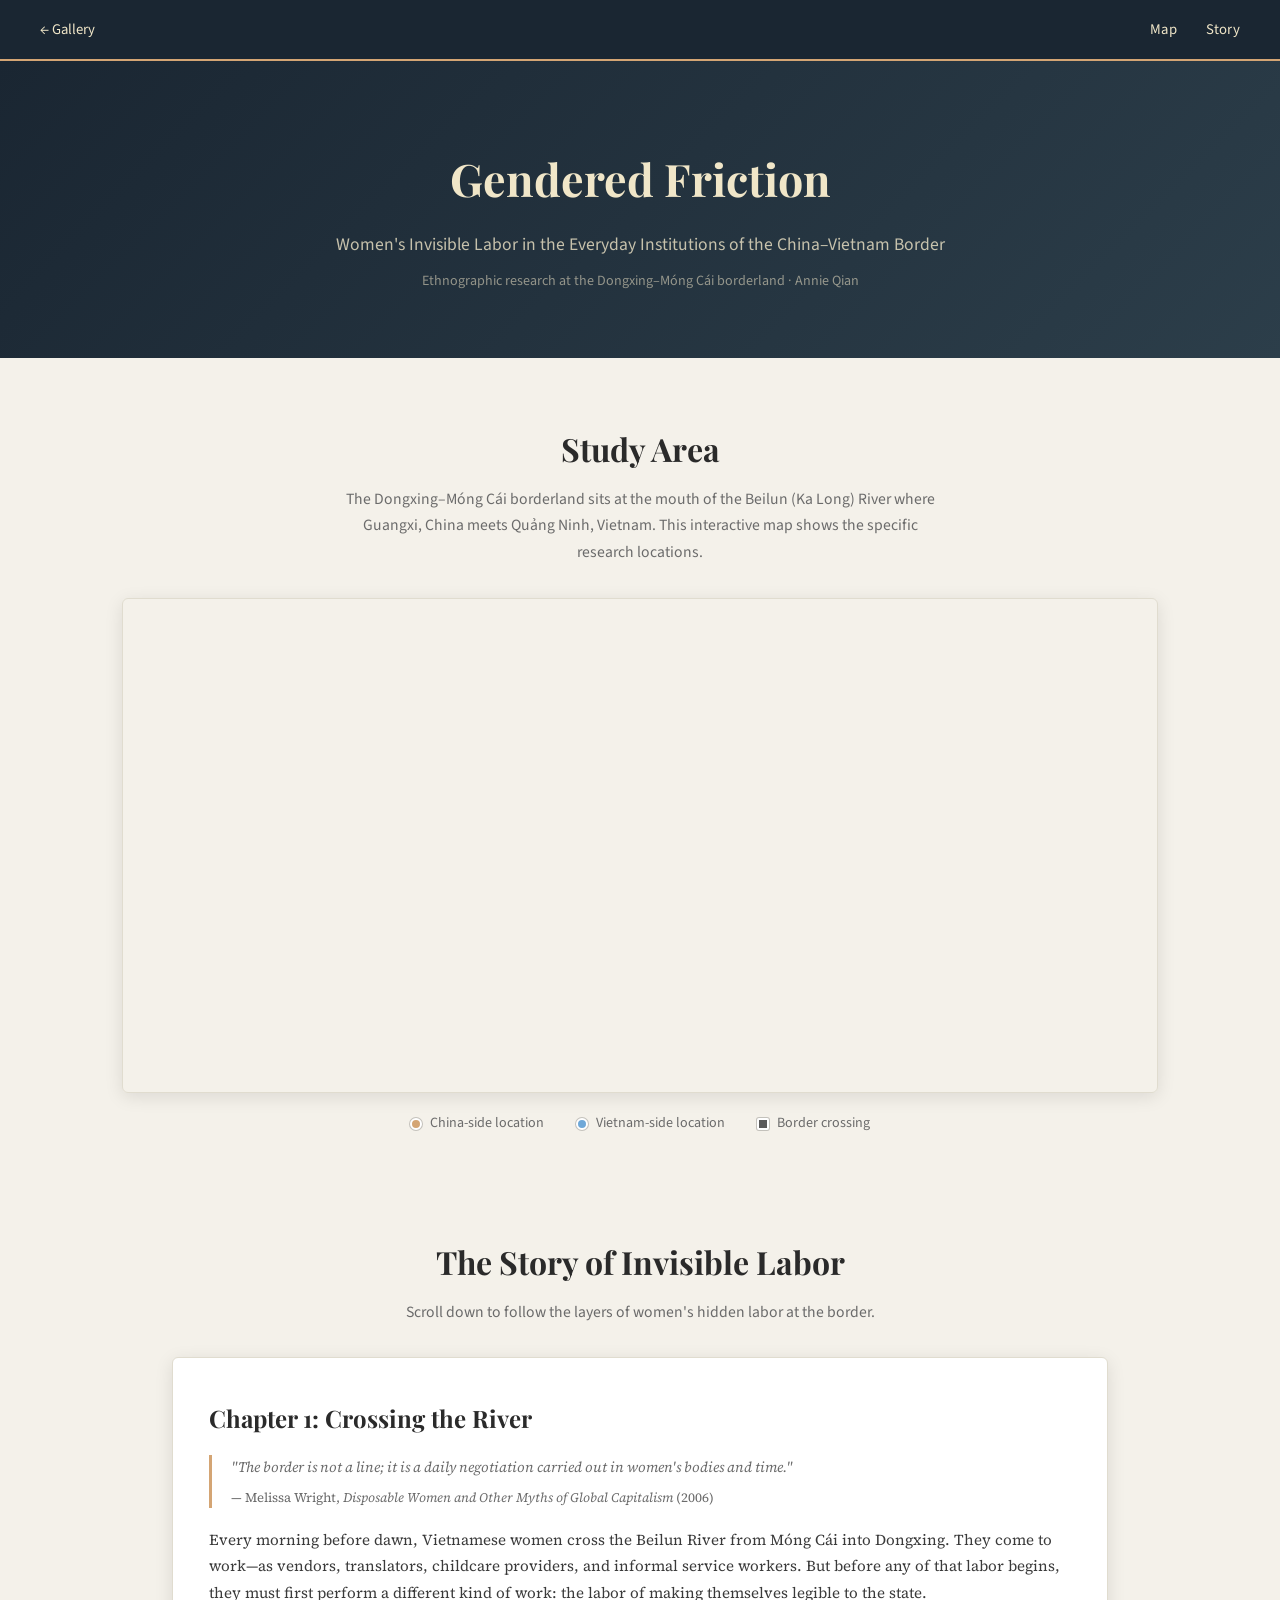
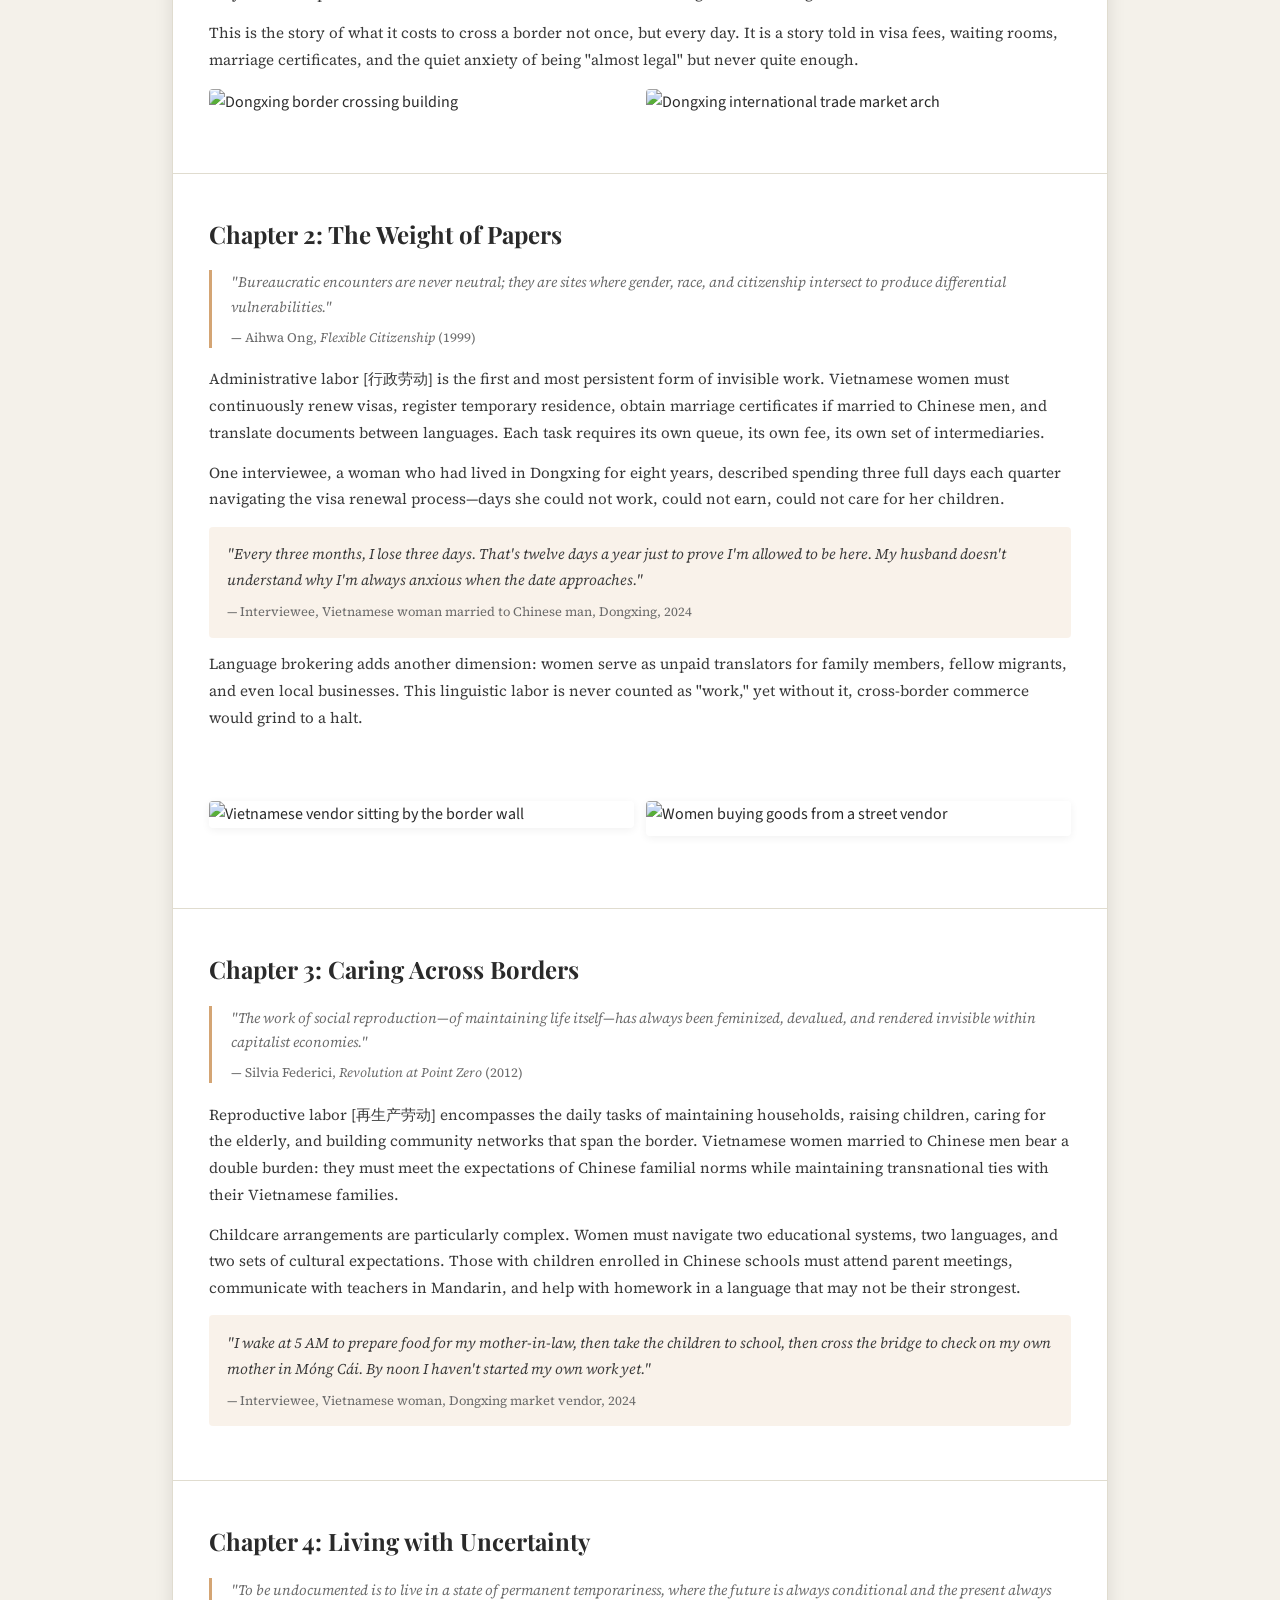
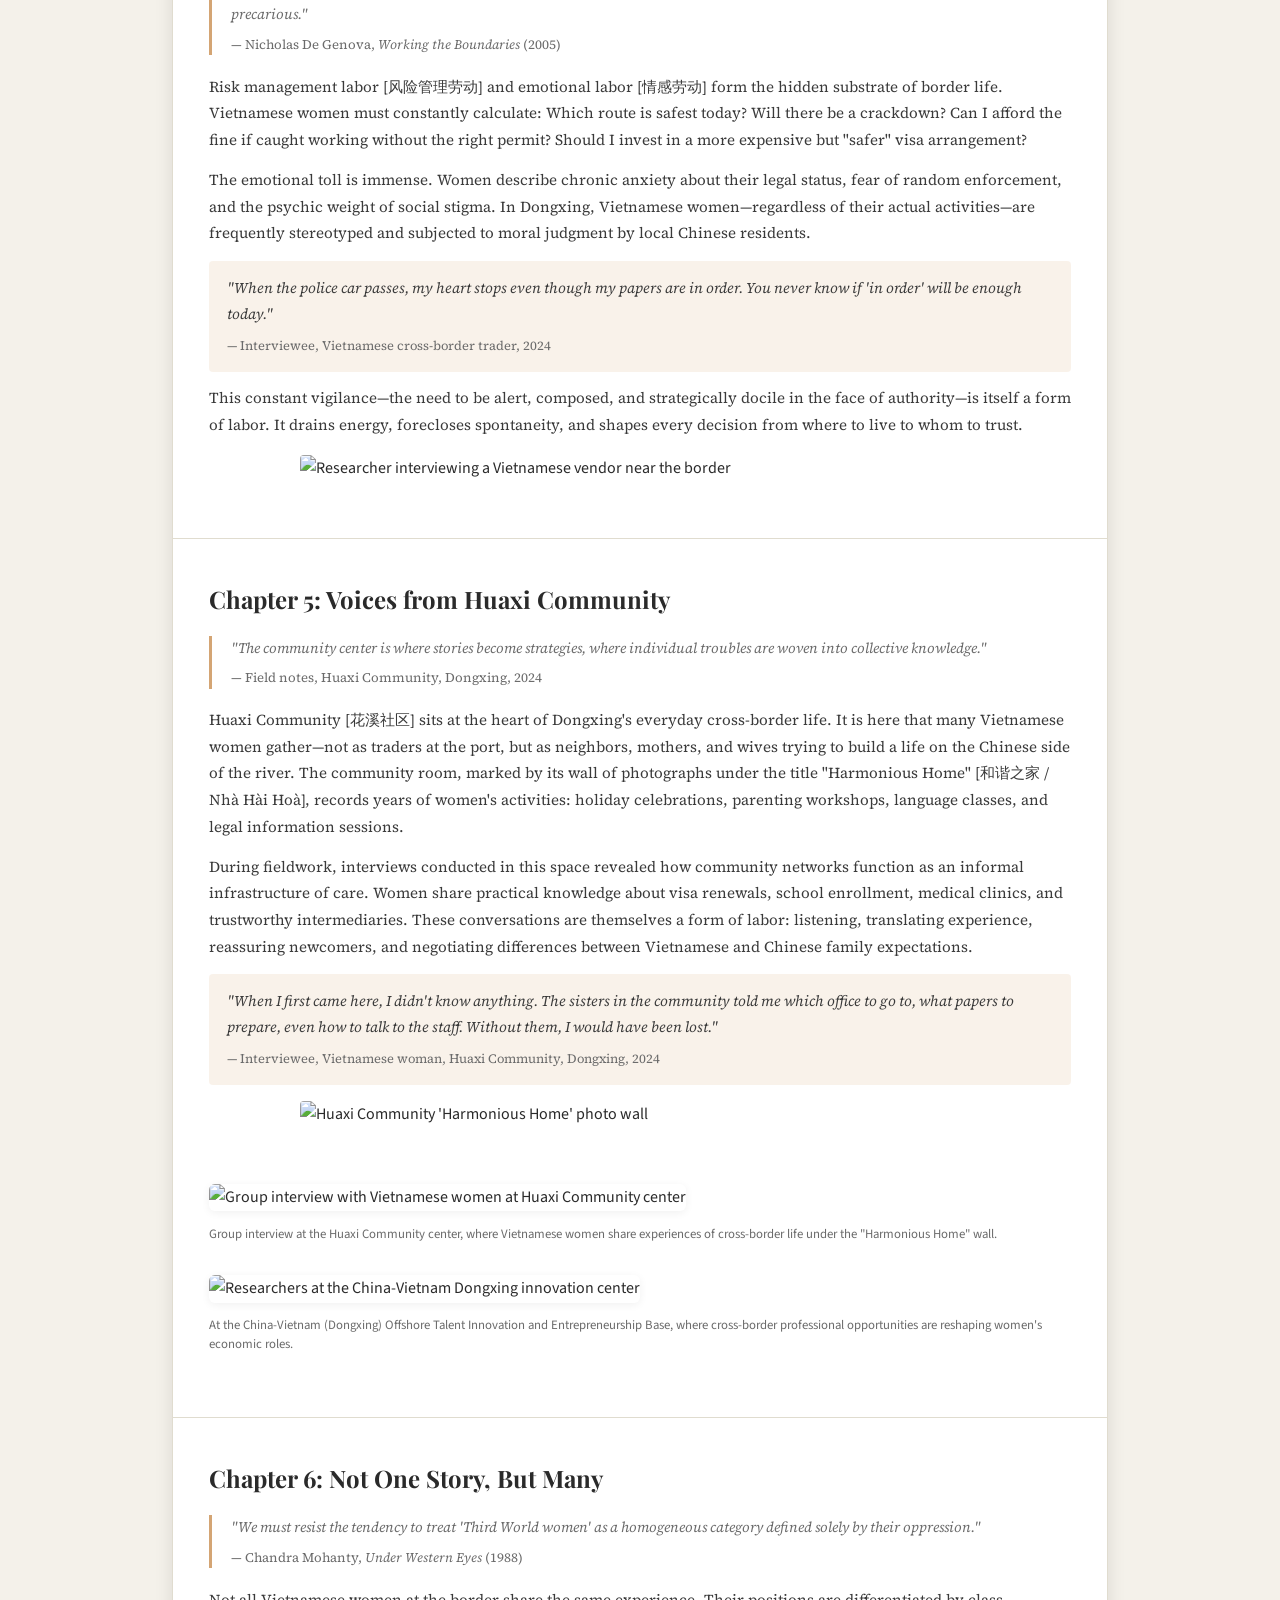
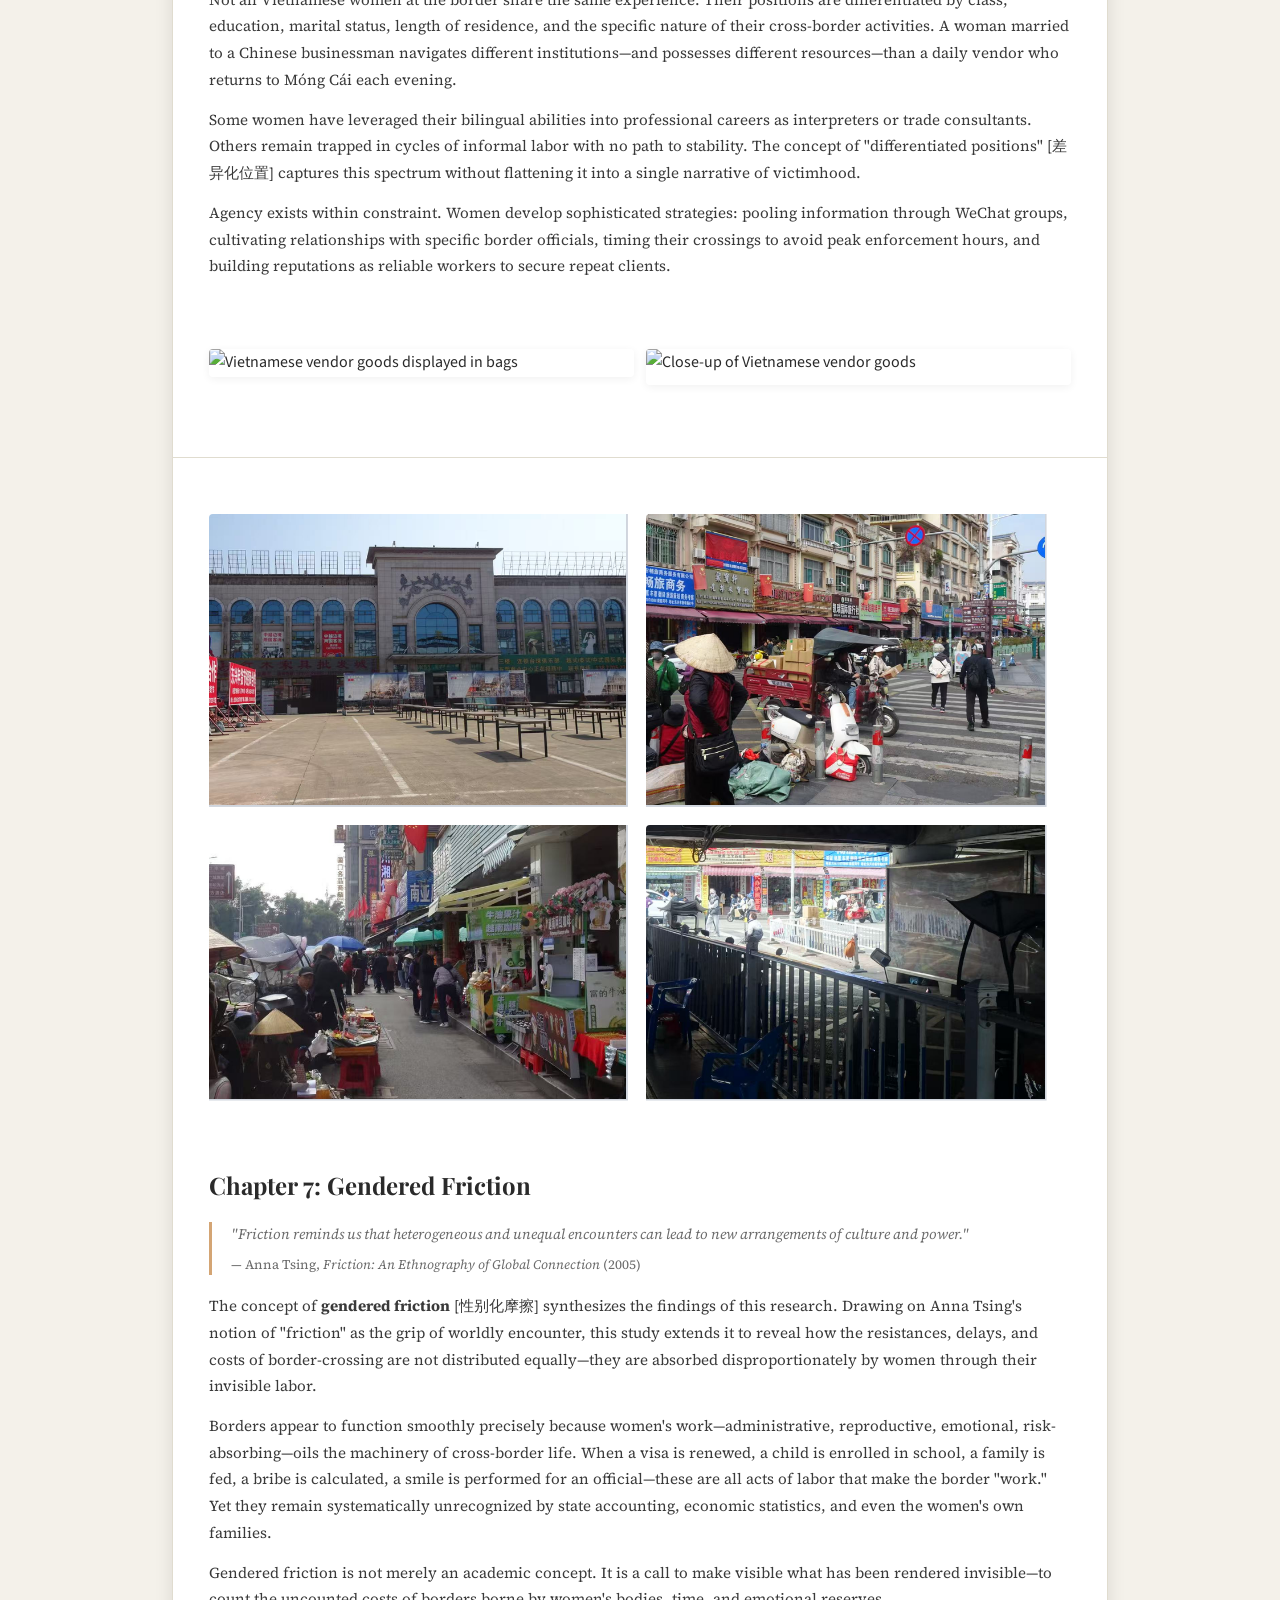
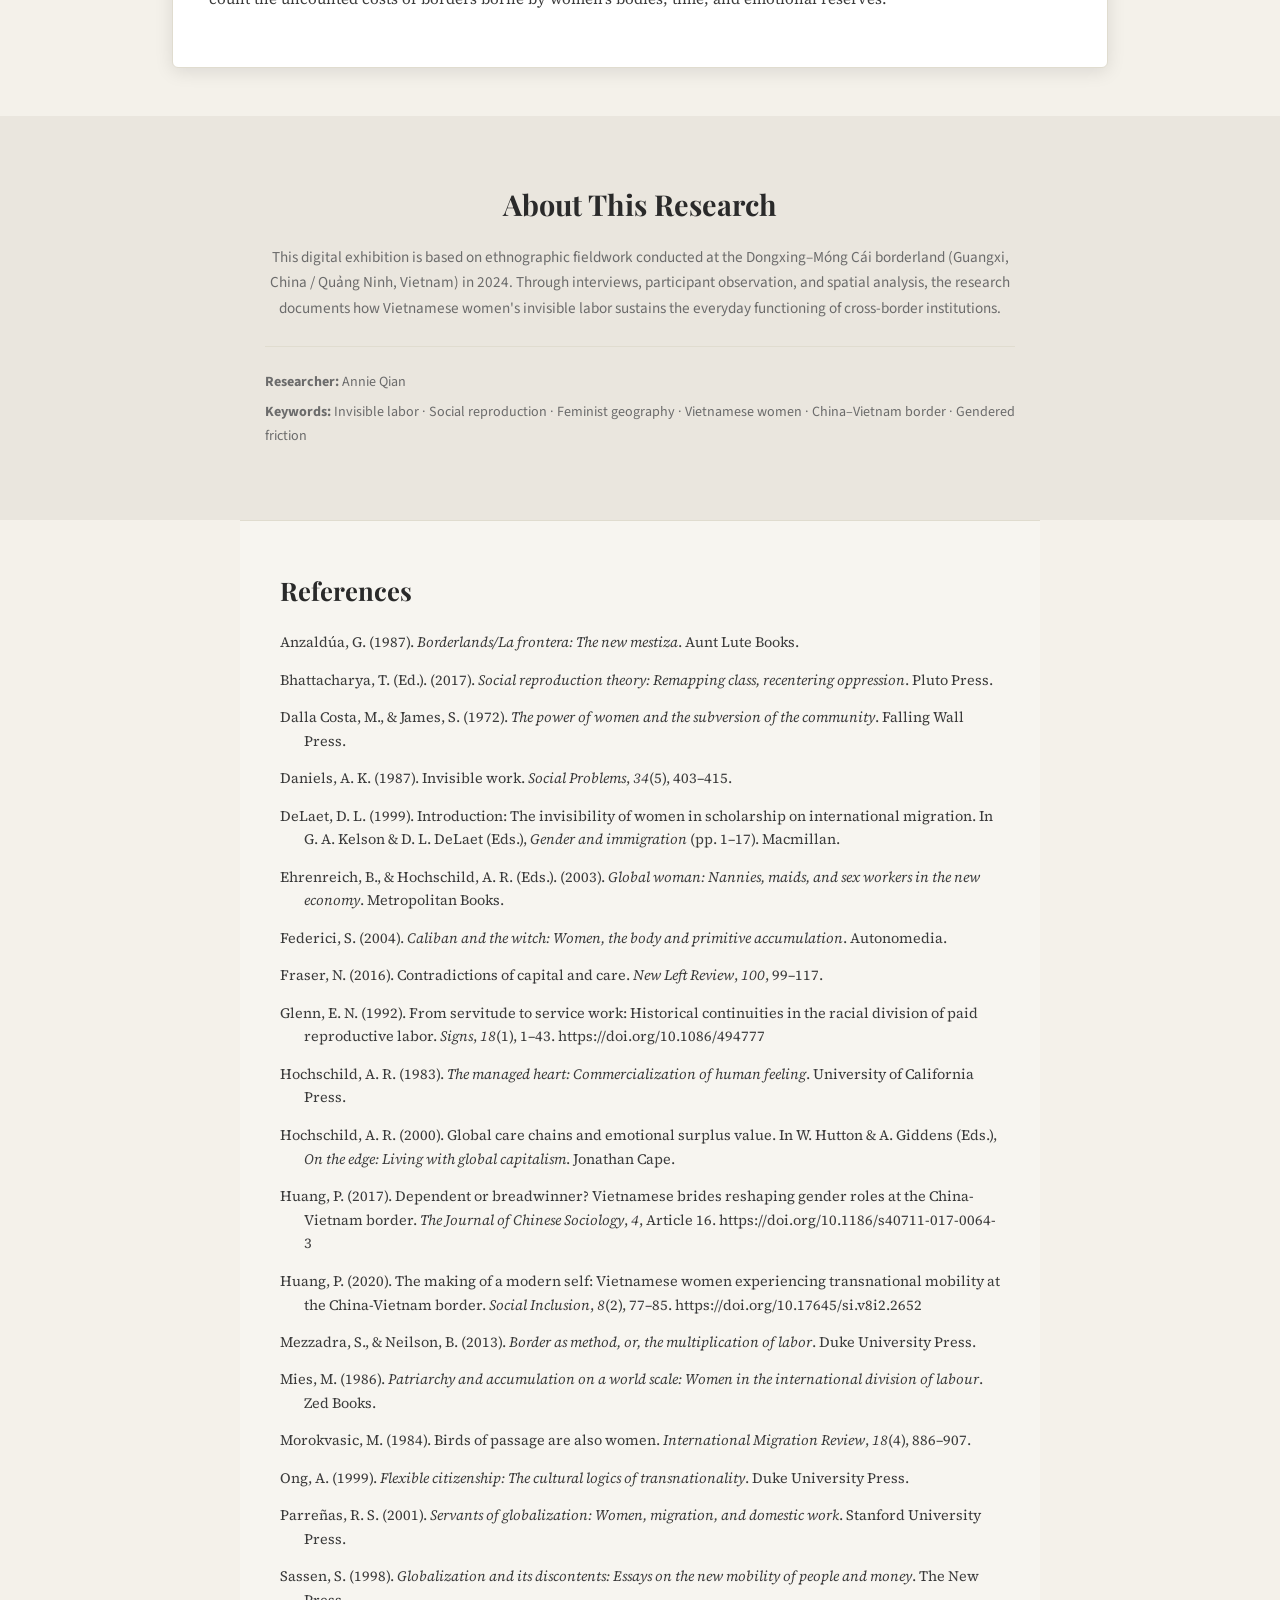
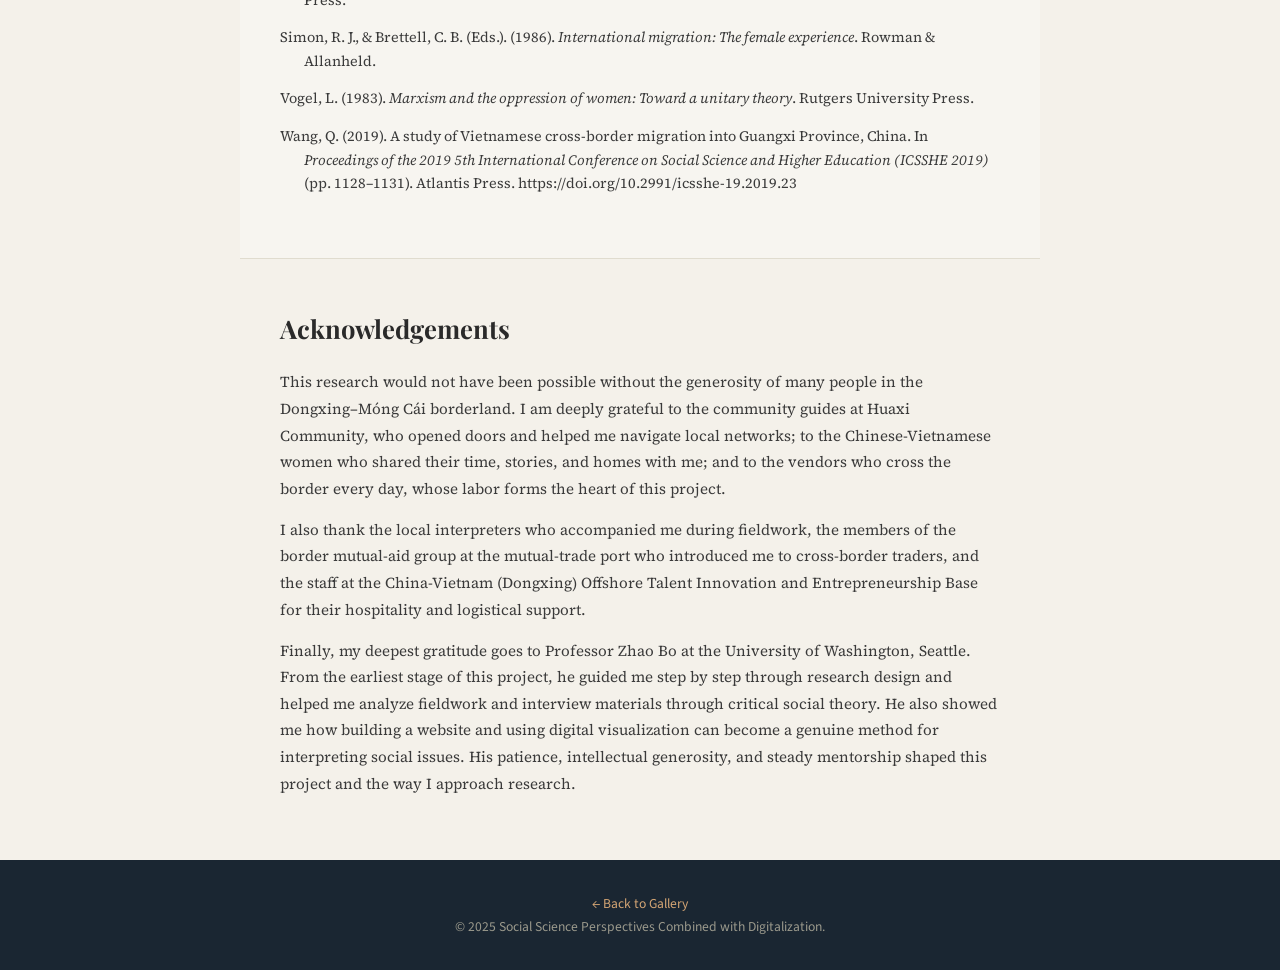
==== commit 4583b66c: "Shorten Professor Zhao Bo acknowledgement while keeping sincerity. 🤖 Generated with [Qoder][https://" ====
--- a/border-women.html
+++ b/border-women.html
@@ -231,7 +231,7 @@
             <h2>Acknowledgements</h2>
             <p>This research would not have been possible without the generosity of many people in the Dongxing–Móng Cái borderland. I am deeply grateful to the community guides at Huaxi Community, who opened doors and helped me navigate local networks; to the Chinese-Vietnamese women who shared their time, stories, and homes with me; and to the vendors who cross the border every day, whose labor forms the heart of this project.</p>
             <p>I also thank the local interpreters who accompanied me during fieldwork, the members of the border mutual-aid group at the mutual-trade port who introduced me to cross-border traders, and the staff at the China-Vietnam (Dongxing) Offshore Talent Innovation and Entrepreneurship Base for their hospitality and logistical support.</p>
-            <p>Finally, my deepest gratitude goes to Professor Zhao Bo at the University of Washington, Seattle. From the earliest stage of this project, Professor Zhao guided me step by step through the architecture of research: how to formulate a question, build a theoretical framework, design fieldwork, and translate raw ethnographic material into rigorous analysis. He taught me how to read interview data and everyday observations at the border through critical social theory, and showed me how a website and digital visualization can become more than presentation—they can become a method for interpreting social reproduction, gendered labor, and border politics. His patience, intellectual generosity, and steady mentorship shaped not only this project but also the way I approach research as a whole.</p>
+            <p>Finally, my deepest gratitude goes to Professor Zhao Bo at the University of Washington, Seattle. From the earliest stage of this project, he guided me step by step through research design and helped me analyze fieldwork and interview materials through critical social theory. He also showed me how building a website and using digital visualization can become a genuine method for interpreting social issues. His patience, intellectual generosity, and steady mentorship shaped this project and the way I approach research.</p>
         </div>
     </section>
 
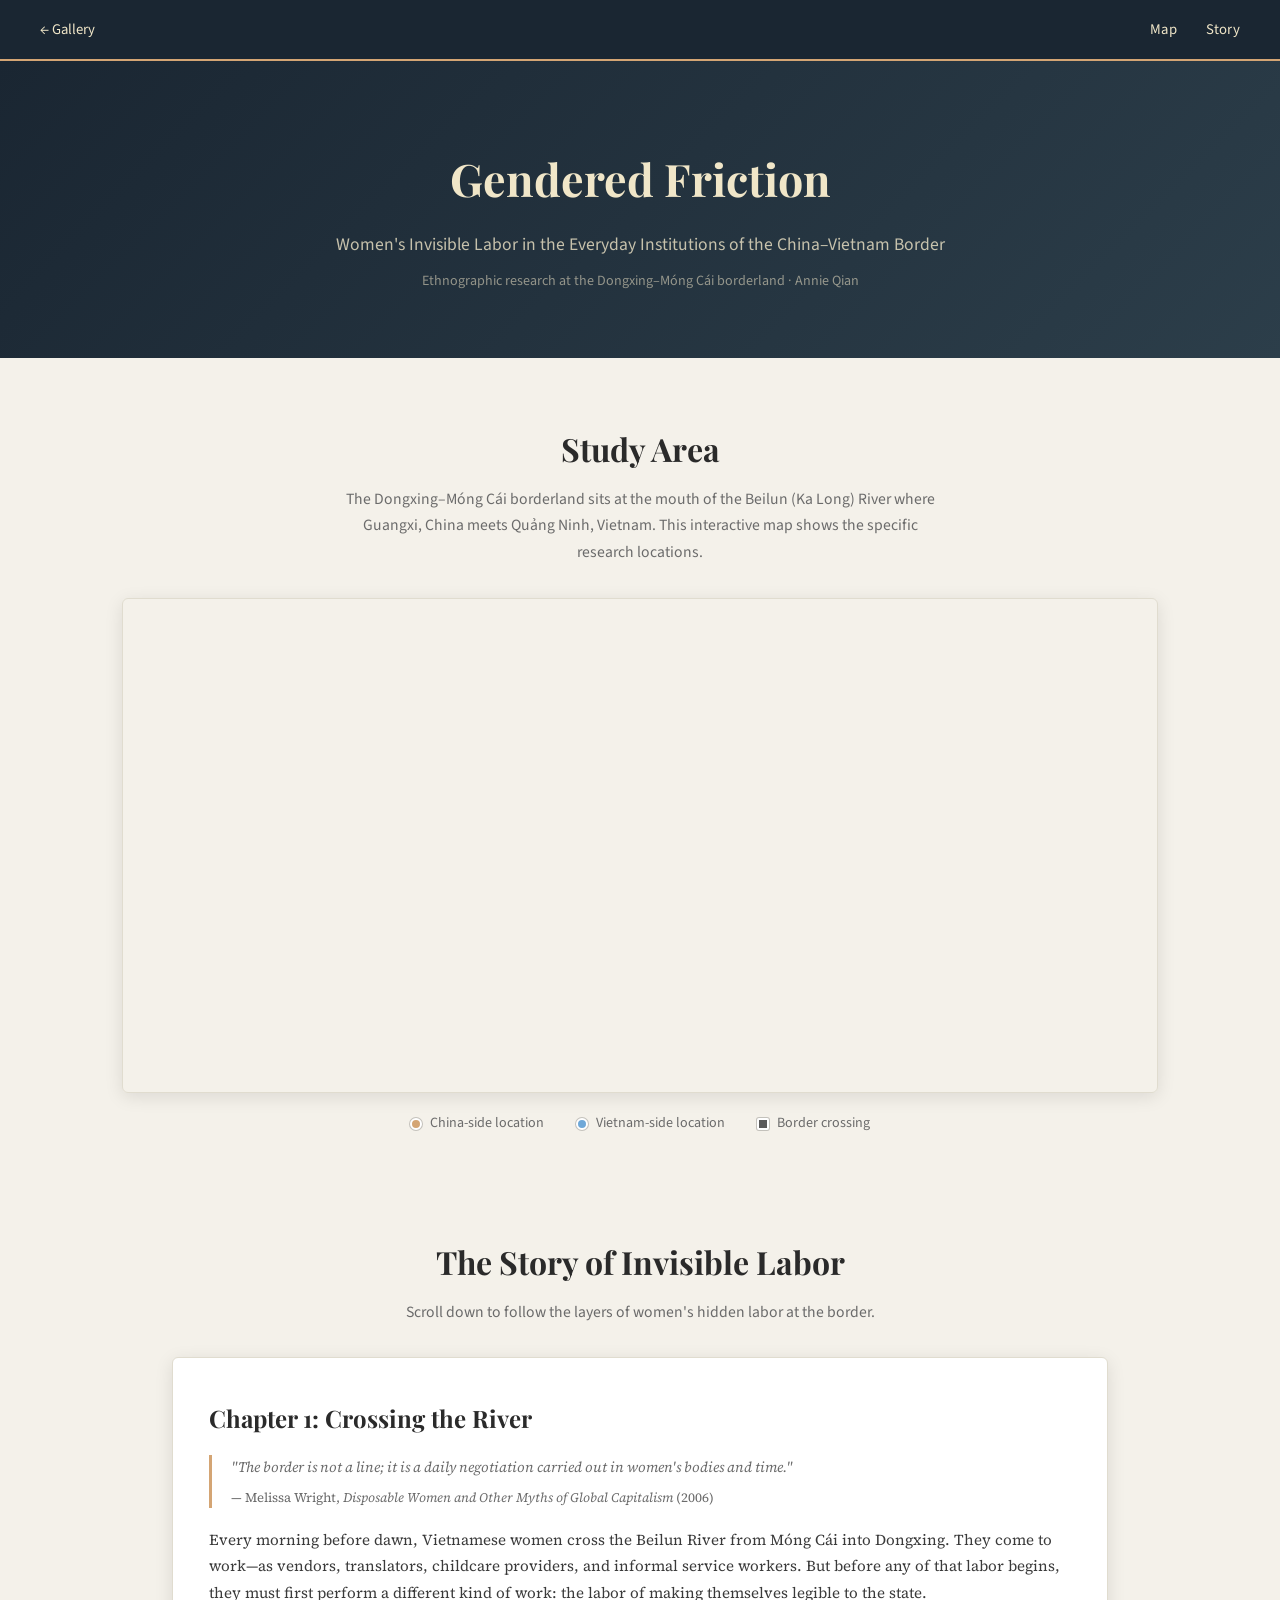
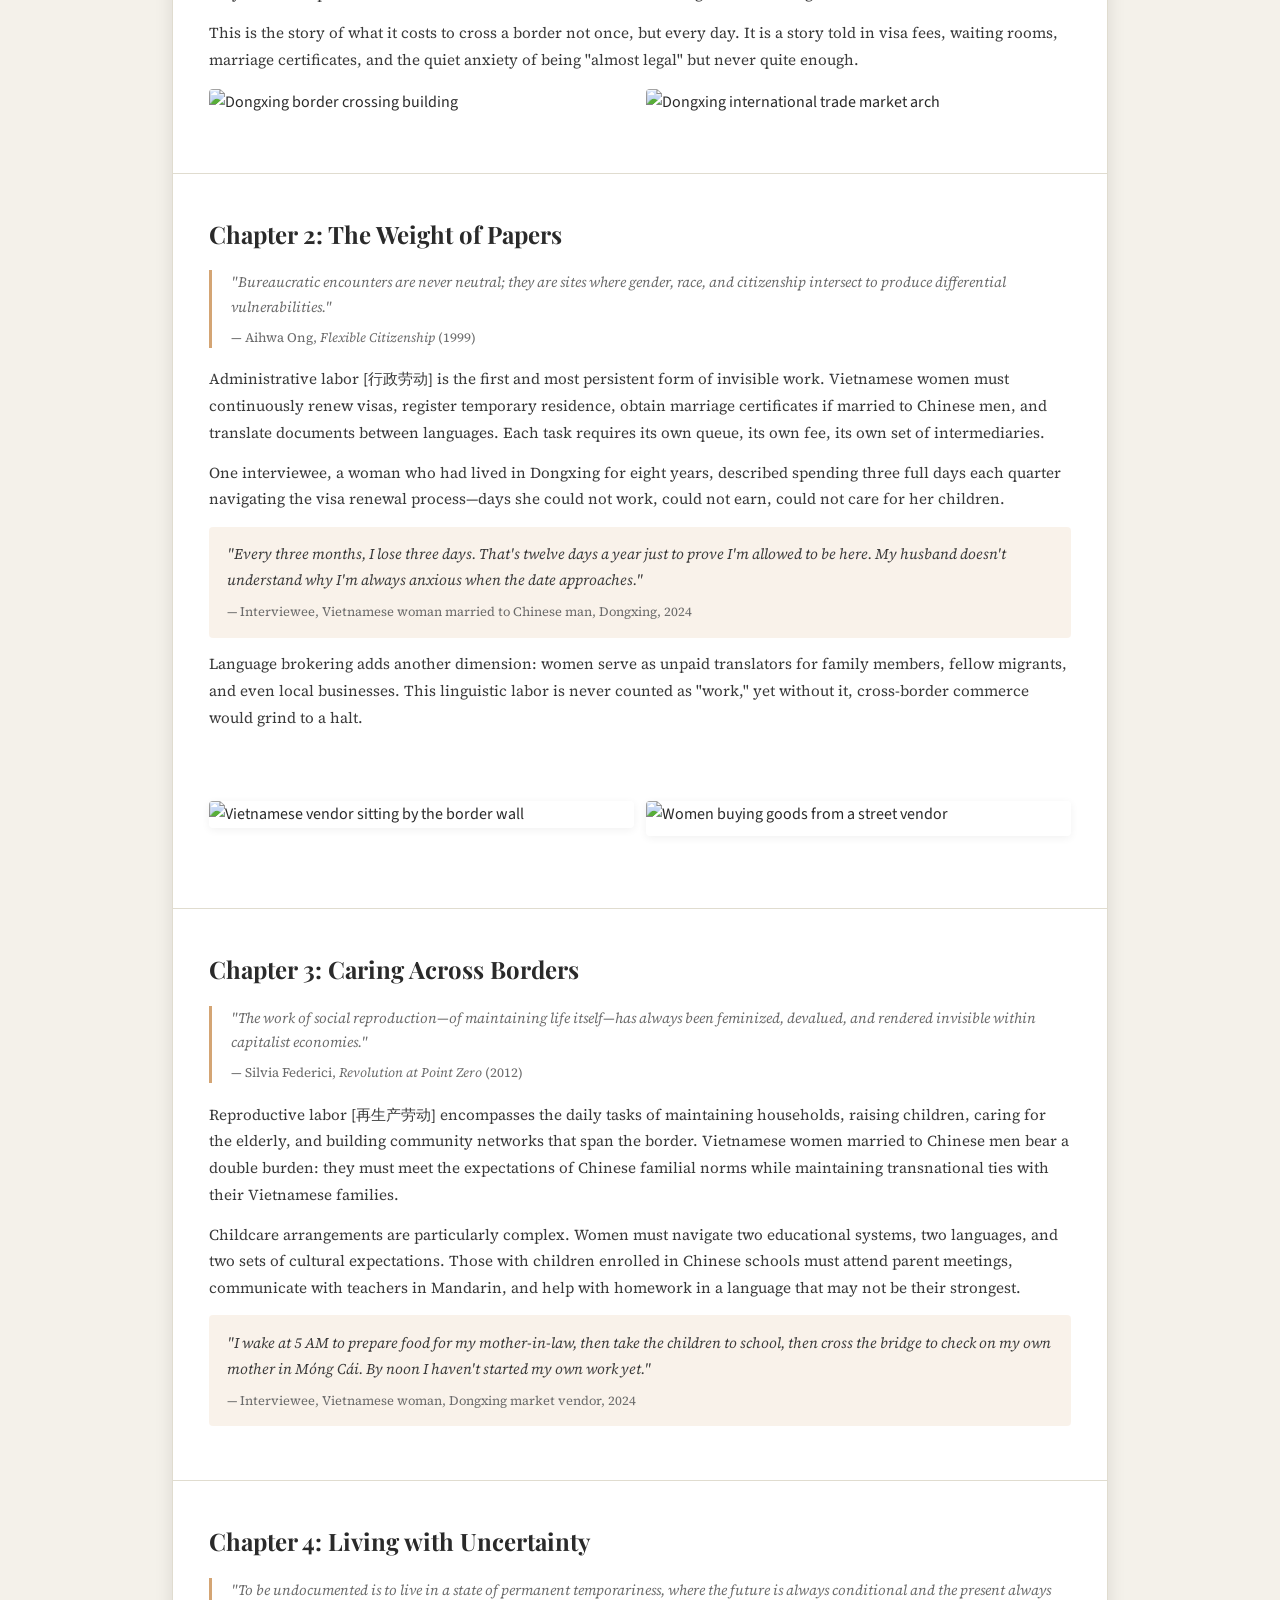
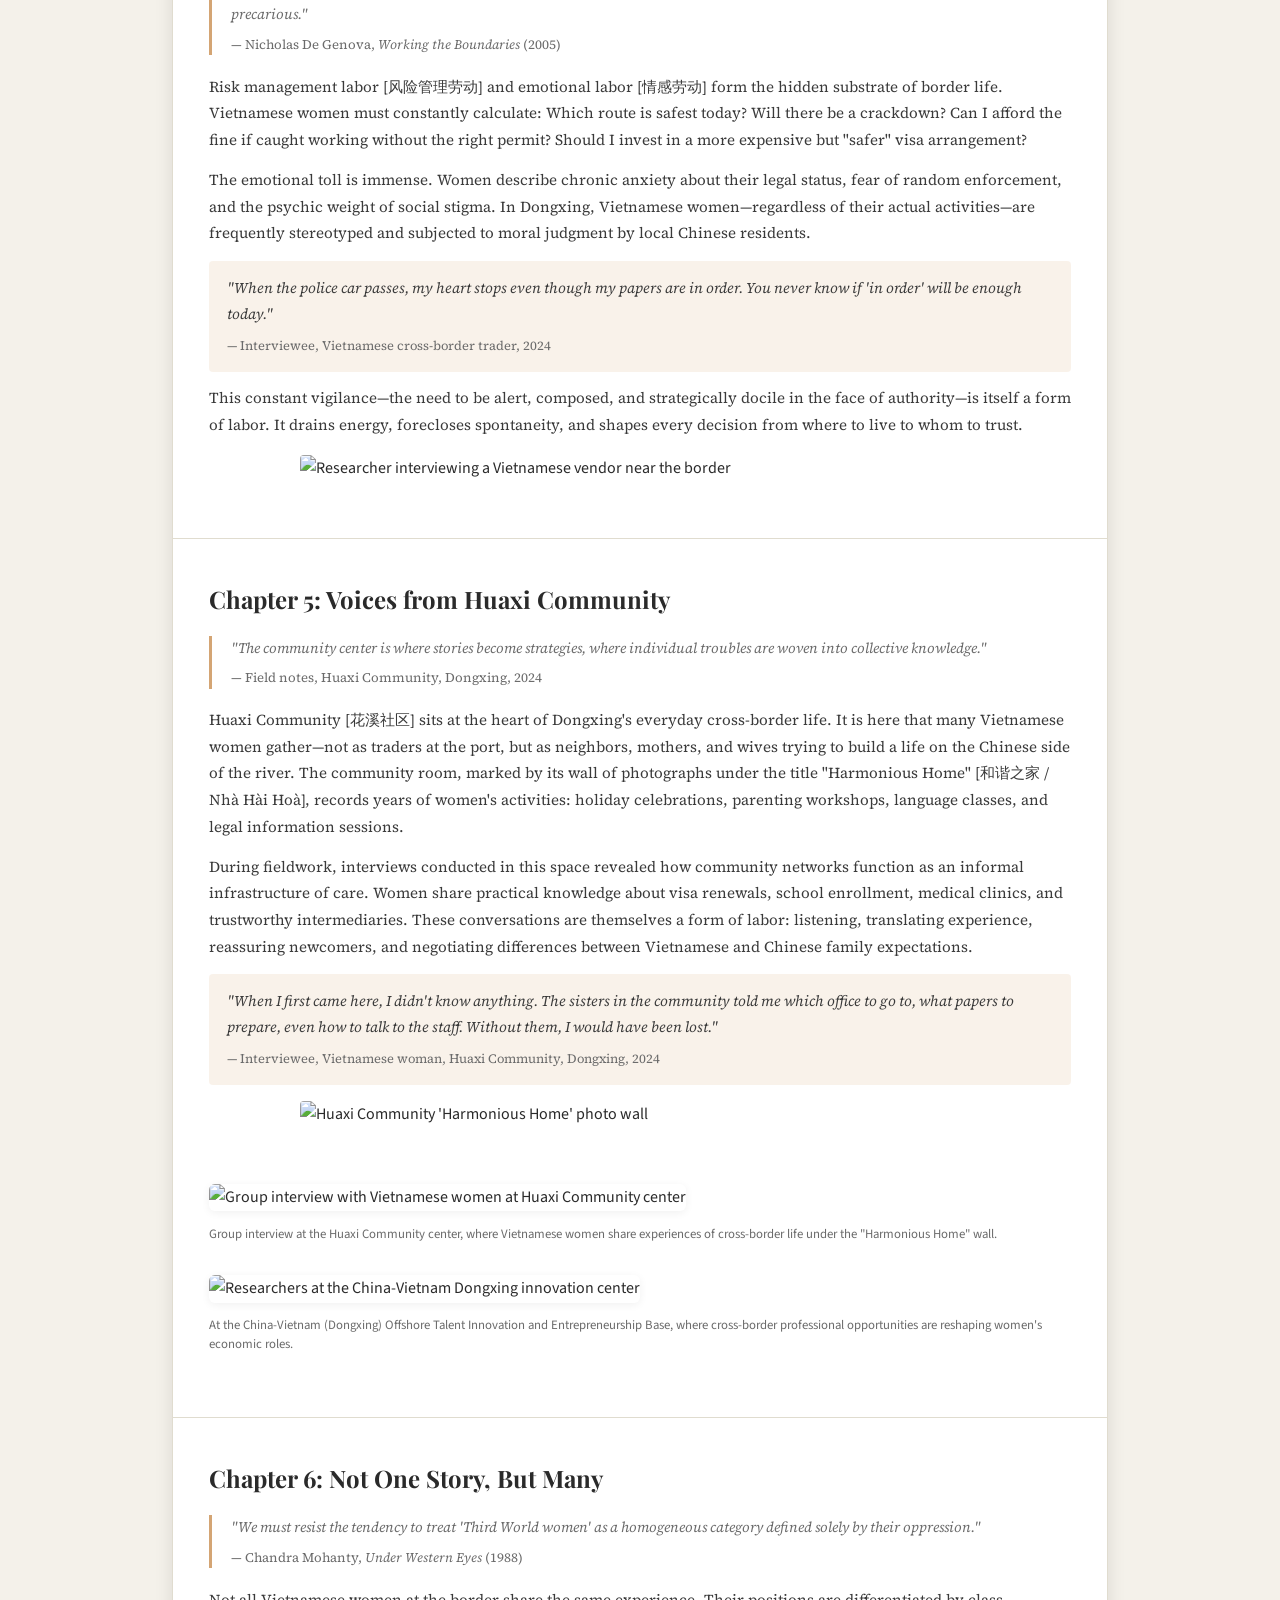
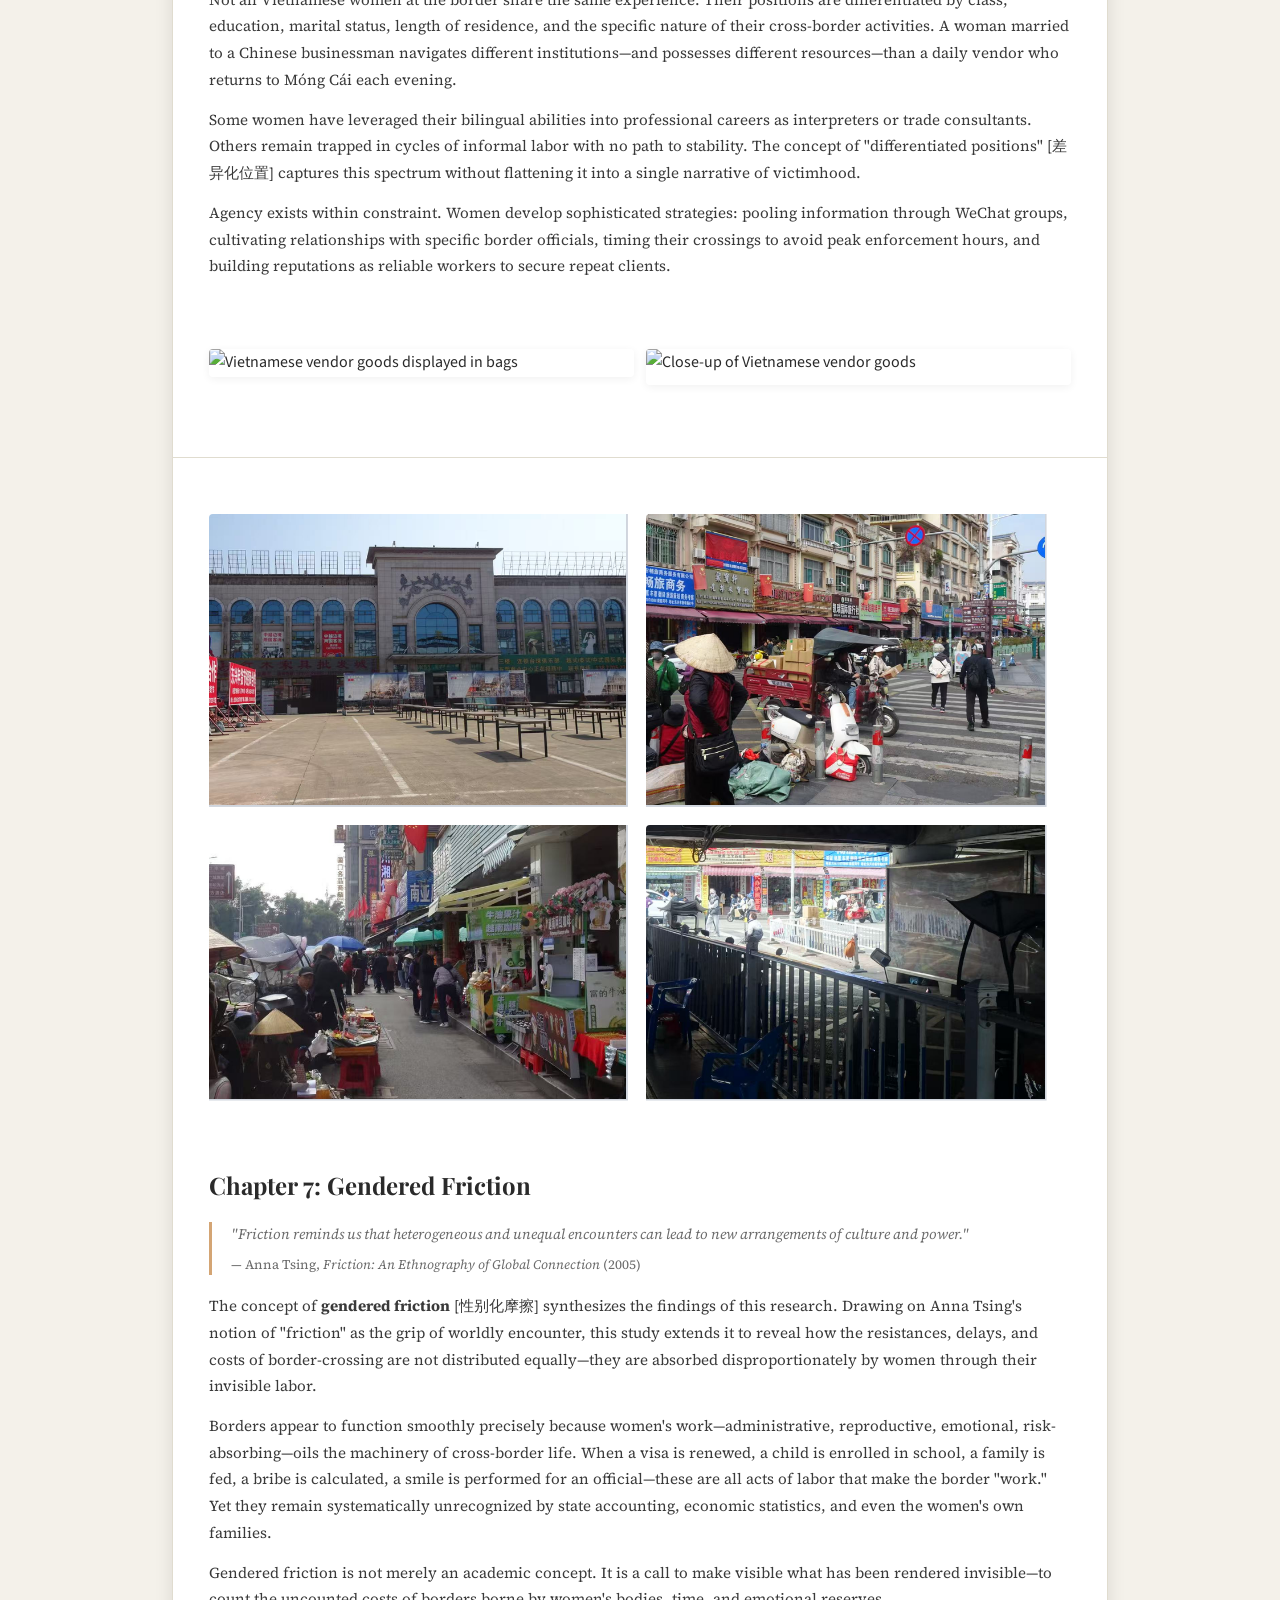
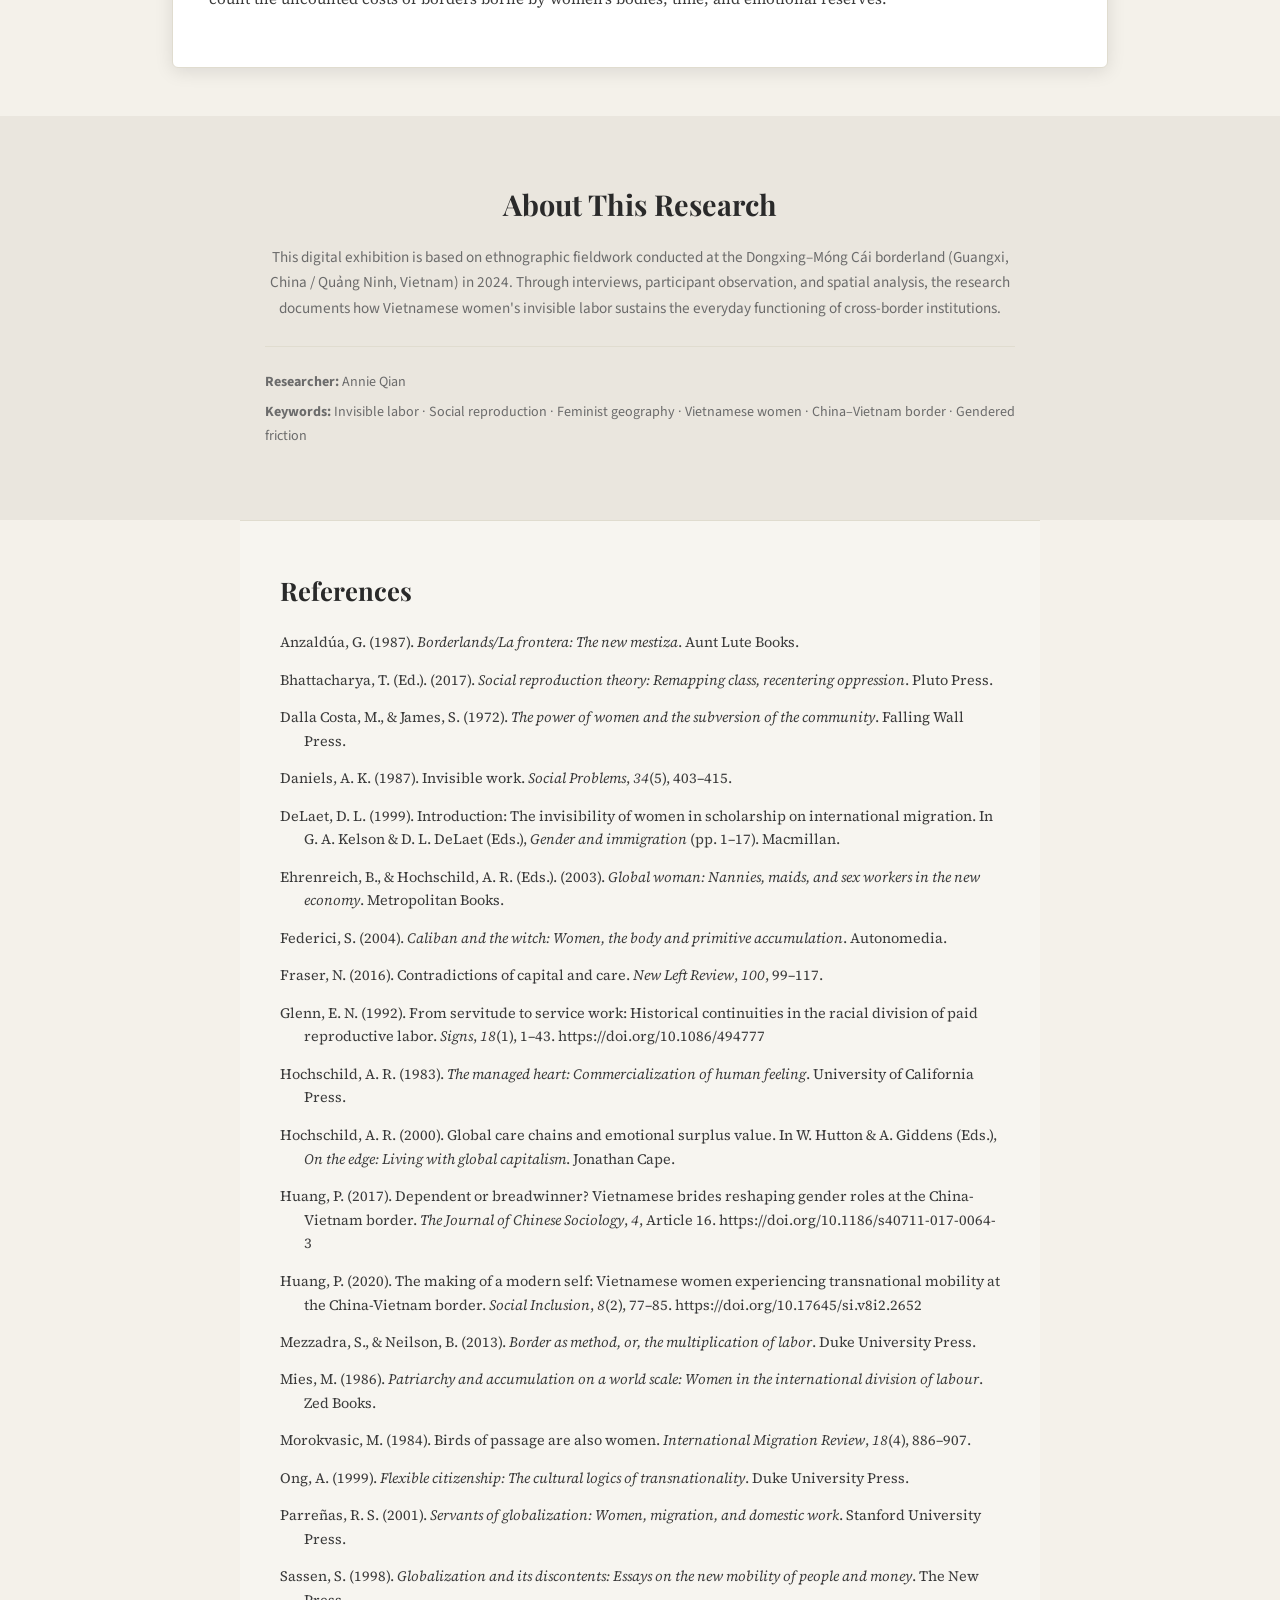
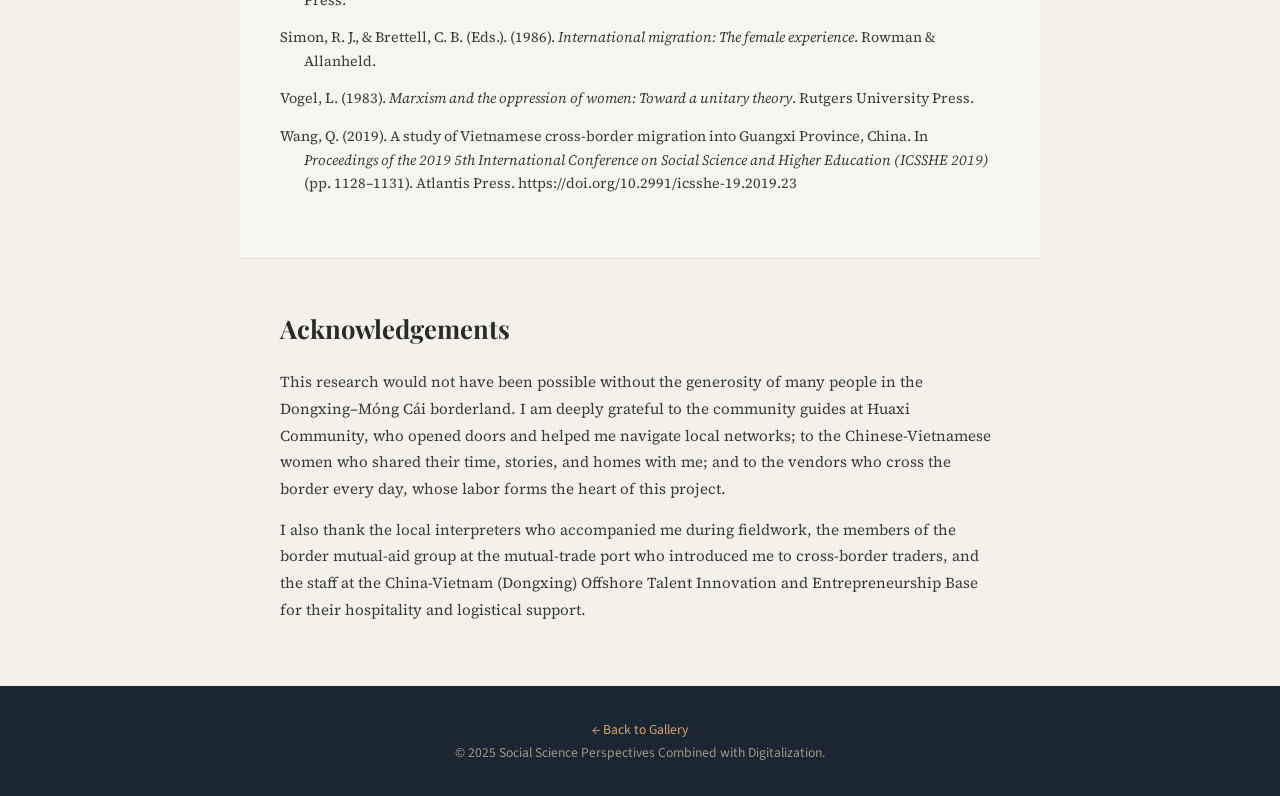
==== commit 004a3033: "Remove final acknowledgement paragraph Delete the closing professor acknowledgement as requested.  🤖" ====
--- a/border-women.html
+++ b/border-women.html
@@ -231,7 +231,6 @@
             <h2>Acknowledgements</h2>
             <p>This research would not have been possible without the generosity of many people in the Dongxing–Móng Cái borderland. I am deeply grateful to the community guides at Huaxi Community, who opened doors and helped me navigate local networks; to the Chinese-Vietnamese women who shared their time, stories, and homes with me; and to the vendors who cross the border every day, whose labor forms the heart of this project.</p>
             <p>I also thank the local interpreters who accompanied me during fieldwork, the members of the border mutual-aid group at the mutual-trade port who introduced me to cross-border traders, and the staff at the China-Vietnam (Dongxing) Offshore Talent Innovation and Entrepreneurship Base for their hospitality and logistical support.</p>
-            <p>Finally, my deepest gratitude goes to Professor Zhao Bo at the University of Washington, Seattle. From the earliest stage of this project, he guided me step by step through research design and helped me analyze fieldwork and interview materials through critical social theory. He also showed me how building a website and using digital visualization can become a genuine method for interpreting social issues. His patience, intellectual generosity, and steady mentorship shaped this project and the way I approach research.</p>
         </div>
     </section>
 
